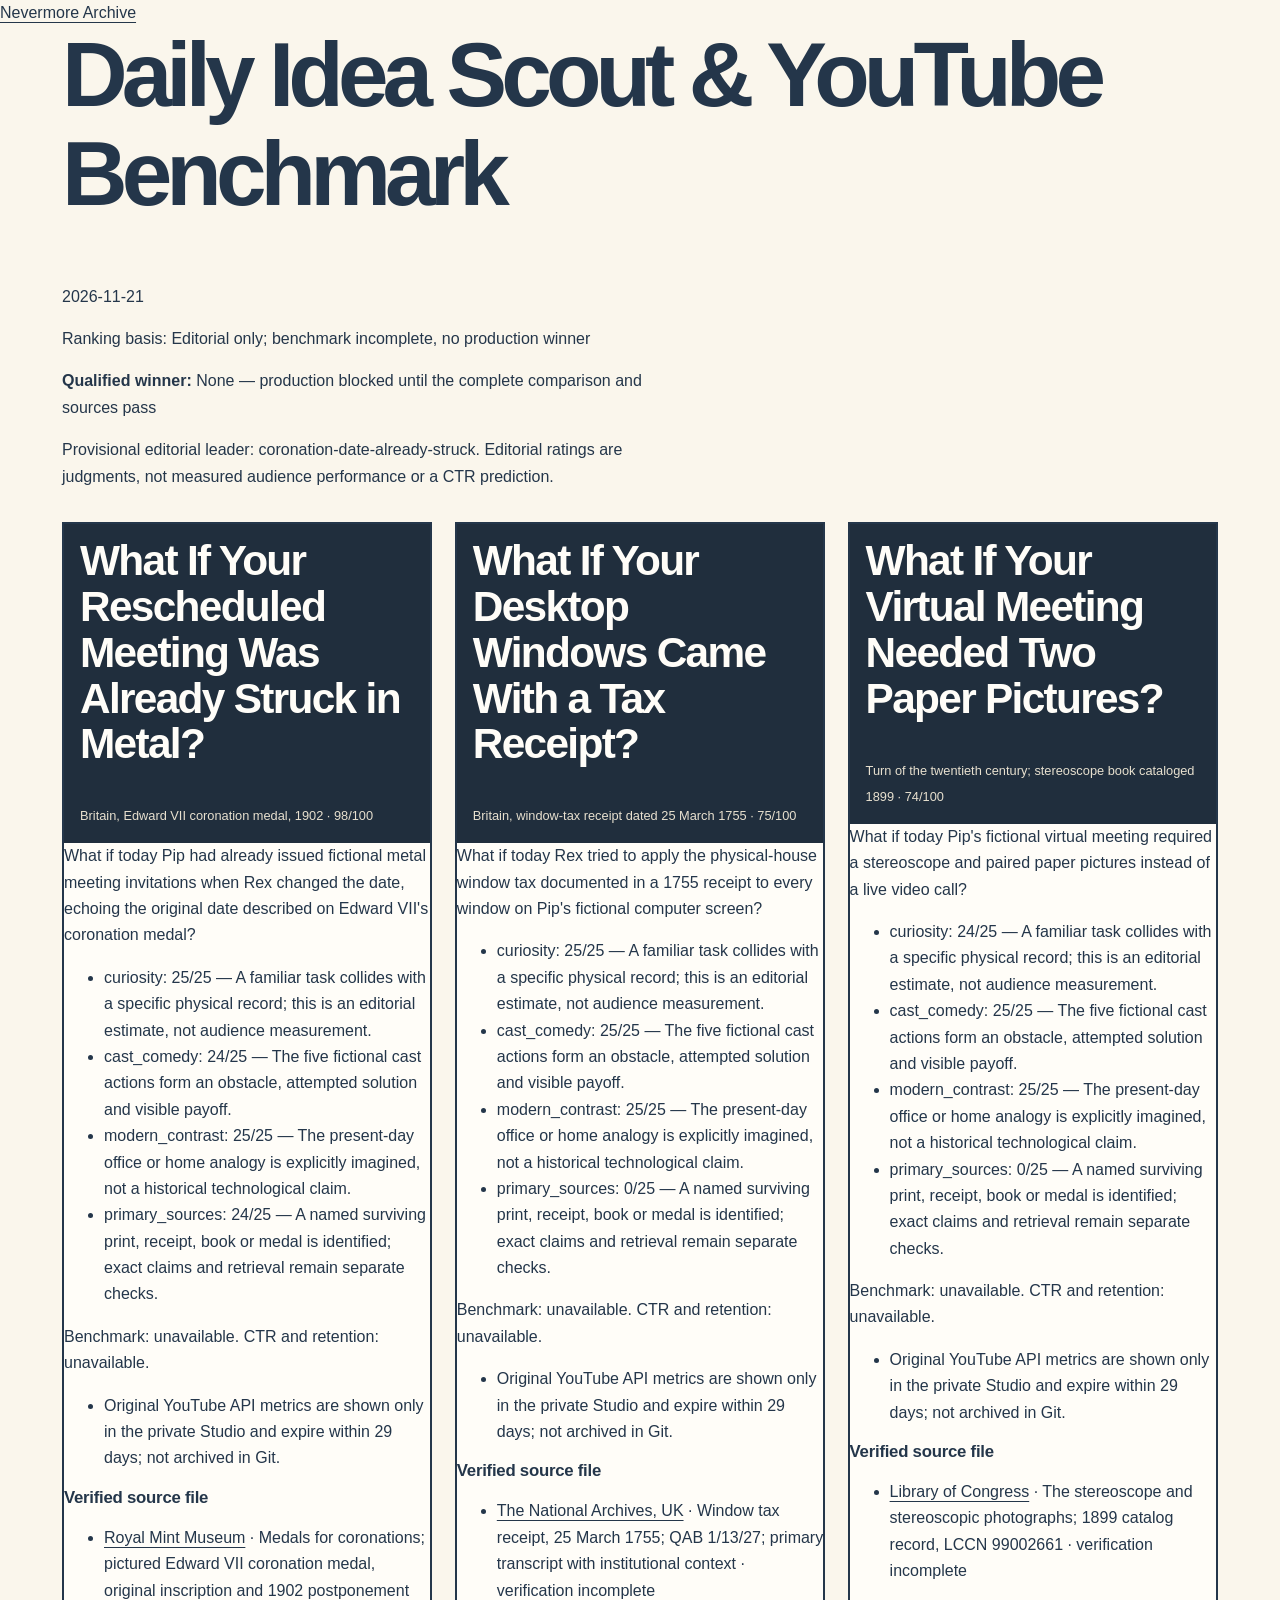
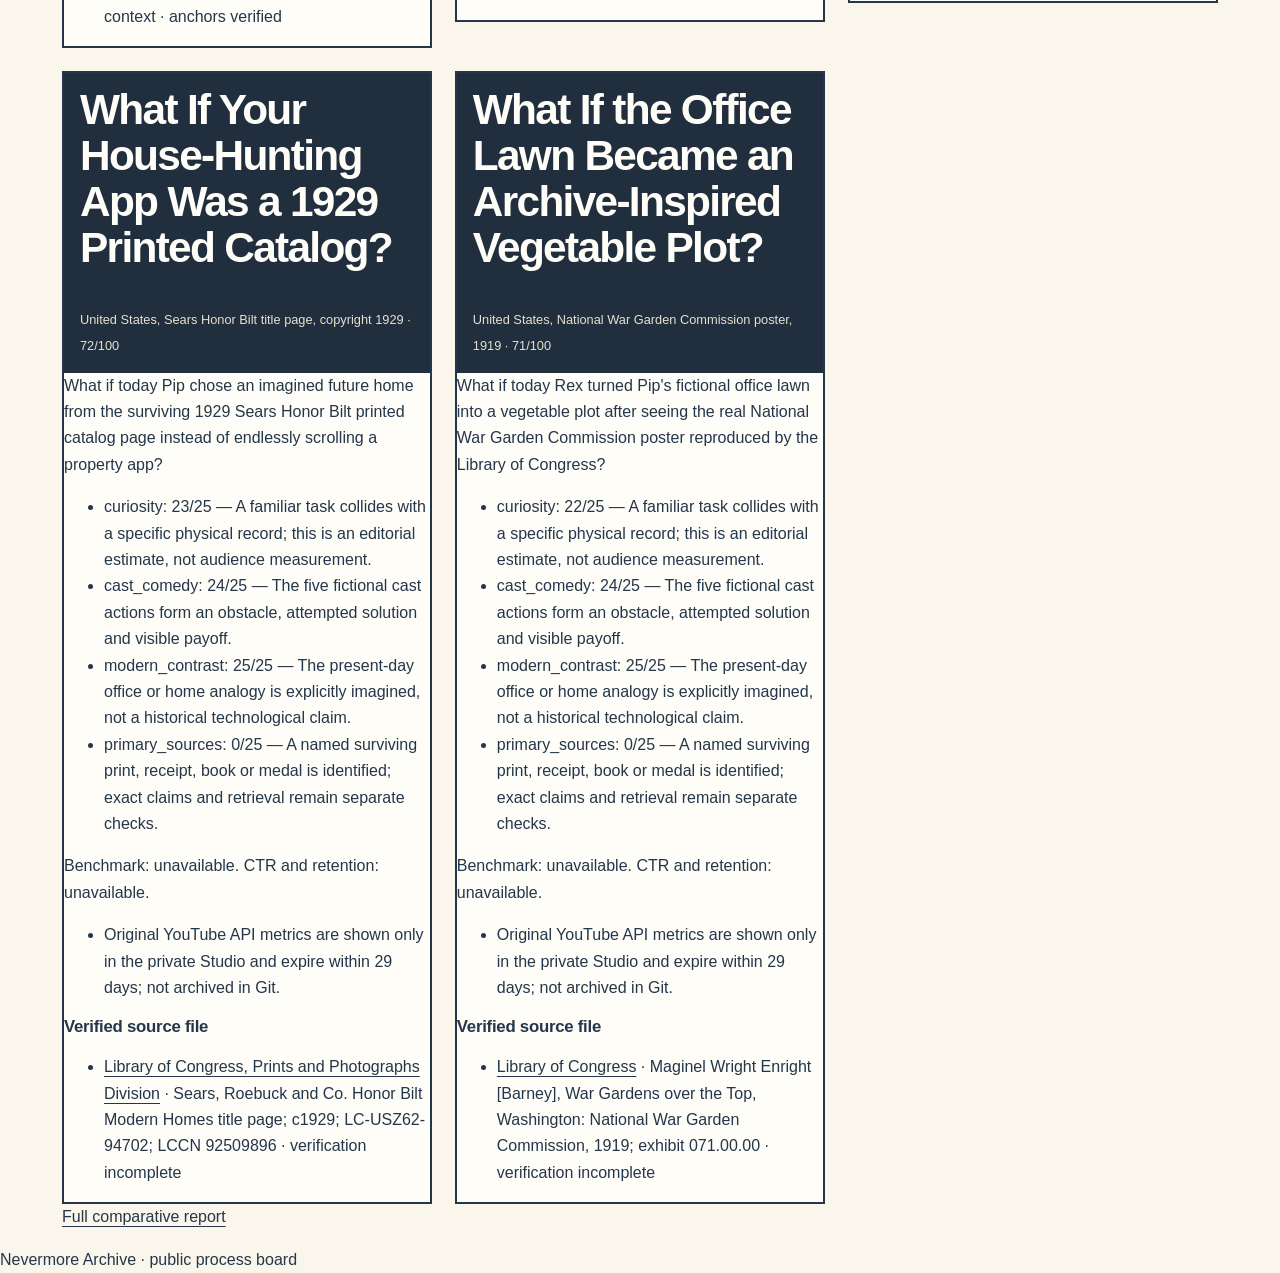
==== daily.html @ d7ee9624 "Publish Nevermore Archive public process portal" ====
<!doctype html><html lang="en"><head><meta charset="utf-8"><meta name="viewport" content="width=device-width, initial-scale=1"><title>Daily Idea Scout · Nevermore Archive</title><link rel="stylesheet" href="styles.css"></head><body><header><a href="index.html">Nevermore Archive</a></header><main><h1>Daily Idea Scout &amp; YouTube Benchmark</h1><p>2026-11-21</p><p>Ranking basis: Editorial only; benchmark incomplete, no production winner</p><p><strong>Qualified winner:</strong> None — production blocked until the complete comparison and sources pass</p><p>Provisional editorial leader: coronation-date-already-struck. Editorial ratings are judgments, not measured audience performance or a CTR prediction.</p><div class="storyboard-panels"><article class="story-panel" id="coronation-date-already-struck"><header><h2>What If Your Rescheduled Meeting Was Already Struck in Metal?</h2><span>Britain, Edward VII coronation medal, 1902 · 98/100</span></header><p>What if today Pip had already issued fictional metal meeting invitations when Rex changed the date, echoing the original date described on Edward VII&#x27;s coronation medal?</p><ul><li>curiosity: 25/25 — A familiar task collides with a specific physical record; this is an editorial estimate, not audience measurement.</li><li>cast_comedy: 24/25 — The five fictional cast actions form an obstacle, attempted solution and visible payoff.</li><li>modern_contrast: 25/25 — The present-day office or home analogy is explicitly imagined, not a historical technological claim.</li><li>primary_sources: 24/25 — A named surviving print, receipt, book or medal is identified; exact claims and retrieval remain separate checks.</li></ul><p>Benchmark: unavailable. CTR and retention: unavailable.</p><ul><li>Original YouTube API metrics are shown only in the private Studio and expire within 29 days; not archived in Git.</li></ul><h3>Verified source file</h3><ul><li><a href="https://www.royalmintmuseum.org.uk/journal/curators-corner/crowned/medals/">Royal Mint Museum</a> · Medals for coronations; pictured Edward VII coronation medal, original inscription and 1902 postponement context · anchors verified</li></ul></article><article class="story-panel" id="taxed-desktop-window-confusion"><header><h2>What If Your Desktop Windows Came With a Tax Receipt?</h2><span>Britain, window-tax receipt dated 25 March 1755 · 75/100</span></header><p>What if today Rex tried to apply the physical-house window tax documented in a 1755 receipt to every window on Pip&#x27;s fictional computer screen?</p><ul><li>curiosity: 25/25 — A familiar task collides with a specific physical record; this is an editorial estimate, not audience measurement.</li><li>cast_comedy: 25/25 — The five fictional cast actions form an obstacle, attempted solution and visible payoff.</li><li>modern_contrast: 25/25 — The present-day office or home analogy is explicitly imagined, not a historical technological claim.</li><li>primary_sources: 0/25 — A named surviving print, receipt, book or medal is identified; exact claims and retrieval remain separate checks.</li></ul><p>Benchmark: unavailable. CTR and retention: unavailable.</p><ul><li>Original YouTube API metrics are shown only in the private Studio and expire within 29 days; not archived in Git.</li></ul><h3>Verified source file</h3><ul><li><a href="https://www.nationalarchives.gov.uk/education/resources/georgian-britain-age-modernity/window-tax/">The National Archives, UK</a> · Window tax receipt, 25 March 1755; QAB 1/13/27; primary transcript with institutional context · verification incomplete</li></ul></article><article class="story-panel" id="cardboard-three-dimensional-meeting"><header><h2>What If Your Virtual Meeting Needed Two Paper Pictures?</h2><span>Turn of the twentieth century; stereoscope book cataloged 1899 · 74/100</span></header><p>What if today Pip&#x27;s fictional virtual meeting required a stereoscope and paired paper pictures instead of a live video call?</p><ul><li>curiosity: 24/25 — A familiar task collides with a specific physical record; this is an editorial estimate, not audience measurement.</li><li>cast_comedy: 25/25 — The five fictional cast actions form an obstacle, attempted solution and visible payoff.</li><li>modern_contrast: 25/25 — The present-day office or home analogy is explicitly imagined, not a historical technological claim.</li><li>primary_sources: 0/25 — A named surviving print, receipt, book or medal is identified; exact claims and retrieval remain separate checks.</li></ul><p>Benchmark: unavailable. CTR and retention: unavailable.</p><ul><li>Original YouTube API metrics are shown only in the private Studio and expire within 29 days; not archived in Git.</li></ul><h3>Verified source file</h3><ul><li><a href="https://www.loc.gov/item/99002661/">Library of Congress</a> · The stereoscope and stereoscopic photographs; 1899 catalog record, LCCN 99002661 · verification incomplete</li></ul></article><article class="story-panel" id="catalog-home-shopping-scroll"><header><h2>What If Your House-Hunting App Was a 1929 Printed Catalog?</h2><span>United States, Sears Honor Bilt title page, copyright 1929 · 72/100</span></header><p>What if today Pip chose an imagined future home from the surviving 1929 Sears Honor Bilt printed catalog page instead of endlessly scrolling a property app?</p><ul><li>curiosity: 23/25 — A familiar task collides with a specific physical record; this is an editorial estimate, not audience measurement.</li><li>cast_comedy: 24/25 — The five fictional cast actions form an obstacle, attempted solution and visible payoff.</li><li>modern_contrast: 25/25 — The present-day office or home analogy is explicitly imagined, not a historical technological claim.</li><li>primary_sources: 0/25 — A named surviving print, receipt, book or medal is identified; exact claims and retrieval remain separate checks.</li></ul><p>Benchmark: unavailable. CTR and retention: unavailable.</p><ul><li>Original YouTube API metrics are shown only in the private Studio and expire within 29 days; not archived in Git.</li></ul><h3>Verified source file</h3><ul><li><a href="https://www.loc.gov/pictures/item/92509896/marc/">Library of Congress, Prints and Photographs Division</a> · Sears, Roebuck and Co. Honor Bilt Modern Homes title page; c1929; LC-USZ62-94702; LCCN 92509896 · verification incomplete</li></ul></article><article class="story-panel" id="office-garden-mobilisation"><header><h2>What If the Office Lawn Became an Archive-Inspired Vegetable Plot?</h2><span>United States, National War Garden Commission poster, 1919 · 71/100</span></header><p>What if today Rex turned Pip&#x27;s fictional office lawn into a vegetable plot after seeing the real National War Garden Commission poster reproduced by the Library of Congress?</p><ul><li>curiosity: 22/25 — A familiar task collides with a specific physical record; this is an editorial estimate, not audience measurement.</li><li>cast_comedy: 24/25 — The five fictional cast actions form an obstacle, attempted solution and visible payoff.</li><li>modern_contrast: 25/25 — The present-day office or home analogy is explicitly imagined, not a historical technological claim.</li><li>primary_sources: 0/25 — A named surviving print, receipt, book or medal is identified; exact claims and retrieval remain separate checks.</li></ul><p>Benchmark: unavailable. CTR and retention: unavailable.</p><ul><li>Original YouTube API metrics are shown only in the private Studio and expire within 29 days; not archived in Git.</li></ul><h3>Verified source file</h3><ul><li><a href="https://www.loc.gov/exhibitions/world-war-i-american-experiences/about-this-exhibition/over-here/home-front-contributions/world-war-i-gardeners/">Library of Congress</a> · Maginel Wright Enright [Barney], War Gardens over the Top, Washington: National War Garden Commission, 1919; exhibit 071.00.00 · verification incomplete</li></ul></article></div><p><a href="daily/latest.json">Full comparative report</a></p></main><footer>Nevermore Archive · public process board</footer></body></html>
---- styles.css ----
:root {
  --slate: #202e3d;
  --ink: #24364a;
  --gold: #9c7431;
  --paper: #faf6ec;
  --white: #fffdf8;
  --muted: #506075;
  --line: #d5cebd;
  --body: "Segoe UI", "Trebuchet MS", Arial, sans-serif;
  --display: "Trebuchet MS", "Arial Black", Arial, sans-serif;
}
* { box-sizing: border-box; }
html { scroll-behavior: smooth; scroll-padding-top: 1.5rem; }
body { margin: 0; background: var(--paper); color: var(--ink); font-family: var(--body); line-height: 1.65; }
img { display: block; max-width: 100%; height: auto; }
a { color: inherit; text-underline-offset: .22em; text-decoration-thickness: 1px; }
a:hover { text-decoration-thickness: 2px; }
a:focus-visible { outline: 3px solid var(--gold); outline-offset: 5px; border-radius: 2px; }
h1,h2,h3,p,figure { margin-top: 0; }
h1,h2,h3 { line-height: 1.08; }
h1 { font-family: var(--display); font-size: clamp(3.2rem,7.1vw,6.4rem); letter-spacing: -.065em; font-weight: 900; }
h2 { font-size: clamp(1.8rem,3.5vw,2.65rem); letter-spacing: -.04em; }
h3 { font-size: 1.2rem; letter-spacing: -.015em; }
p { max-width: 68ch; }
.skip-link { position: absolute; z-index: 5; left: 1rem; top: -6rem; background: var(--white); color: var(--ink); padding: .7rem 1rem; }
.skip-link:focus { top: .8rem; }
.site-header { min-height: 100px; max-width: 1220px; padding: 1.3rem 2rem; margin: auto; display: flex; justify-content: space-between; align-items: center; gap: 1rem 2rem; border-bottom: 2px solid var(--ink); }
.wordmark { text-decoration: none; font-family: Georgia, "Times New Roman", serif; font-weight: 700; font-size: 1.5rem; letter-spacing: -.04em; line-height: 1.15; }
.wordmark span { display: block; font-family: var(--body); font-size: .82rem; letter-spacing: .08em; font-weight: 600; margin-top: .35rem; }
.site-header nav { display: flex; flex-wrap: wrap; gap: .5rem 1.5rem; align-items: center; font-size: .95rem; }
.site-header nav a { padding: .6rem 0; text-decoration: none; border-bottom: 3px solid transparent; }
.site-header nav a[aria-current] { border-color: var(--gold); font-weight: 700; }
main { max-width: 1220px; margin: auto; padding: 0 2rem; }
.hero { display: grid; grid-template-columns: 1fr 1.05fr; gap: 2.6rem; align-items: center; padding: 4rem 0 4.5rem; }
.intro { font-size: .95rem; max-width: 31ch; margin-bottom: 1.4rem; color: var(--muted); }
.hero h1 { margin-bottom: 1.7rem; }
.hero-description { font-size: 1.15rem; max-width: 34ch; margin-bottom: 2rem; }
.button { display: inline-block; background: var(--ink); color: var(--white); padding: .85rem 1.2rem; border: 2px solid var(--ink); font-size: .98rem; font-weight: 650; line-height: 1.4; text-decoration: none; box-shadow: 4px 4px 0 var(--gold); }
.button:hover { background: var(--slate); text-decoration: underline; }
.archivist-panel { position: relative; margin: 1.8rem 0 0; background: var(--slate); color: var(--white); border: 3px solid var(--ink); box-shadow: 9px 9px 0 var(--gold); }
.archivist-panel img { width: 100%; min-height: 290px; aspect-ratio: 1.22; object-fit: contain; object-position: center; padding: 1rem .3rem 0; }
.speech { position: absolute; z-index: 1; top: -1.8rem; right: .9rem; margin: 0; padding: .6rem 1rem; background: var(--white); color: var(--ink); border: 2px solid var(--ink); font-family: Georgia, serif; font-size: clamp(1.1rem,2vw,1.5rem); font-weight: 700; transform: rotate(3deg); }
.speech::after { content: ""; position: absolute; bottom: -13px; left: 22px; width: 14px; height: 14px; background: var(--white); border-right: 2px solid var(--ink); border-bottom: 2px solid var(--ink); transform: skewY(25deg); }
.archivist-panel figcaption { padding: 1.15rem 1.2rem 1.25rem; border-top: 1px solid #6a6d69; }
.archivist-panel figcaption strong { display: block; font-size: 1.2rem; }
.archivist-panel figcaption span { display: block; font-size: .88rem; color: #e7e0cf; margin-top: .25rem; }
.episode-feature { display: grid; grid-template-columns: auto 1fr; column-gap: 2rem; padding: 2.8rem 0; border-top: 3px solid var(--ink); border-bottom: 1px solid var(--line); }
.episode-number { grid-row: span 2; font-family: var(--display); font-size: 5.3rem; font-weight: 900; color: var(--gold); line-height: 1; letter-spacing: -.08em; padding-right: 1rem; }
.section-note { font-size: .9rem; font-weight: 650; margin-bottom: .8rem; }
.episode-copy h2 { margin-bottom: 1rem; }
.episode-copy p { margin-bottom: .7rem; }
.quiet { font-size: .9rem; color: var(--muted); }
.text-link { font-weight: 700; }
.episode-feature>.text-link { grid-column: 2; justify-self: start; margin-top: .6rem; }
.archive-method { padding: 4rem 0 4.5rem; }
.archive-method>h2 { max-width: 28ch; margin-bottom: 2.6rem; }
.method-columns { display: grid; grid-template-columns: repeat(3,1fr); gap: 2rem; }
.method-columns>div { border-top: 3px solid var(--gold); padding-top: 1.2rem; }
.method-columns p { font-size: .97rem; margin-bottom: 0; }
.site-footer { background: var(--slate); color: var(--white); padding: 2rem max(2rem,calc((100vw - 1156px)/2)); display: flex; justify-content: space-between; align-items: center; flex-wrap: wrap; gap: 1.5rem 2rem; }
.site-footer p { margin: 0; font-size: .9rem; color: #e7e0cf; }
.site-footer>a:last-child { font-size: .9rem; }
.source-intro { padding: 4rem 0 2.5rem; display: grid; grid-template-columns: 1.5fr 1fr; gap: 3rem; align-items: end; }
.source-intro h1 { font-size: clamp(2.9rem,5.8vw,5rem); max-width: 12ch; margin-bottom: 1.2rem; }
.source-deck { font-size: 1.2rem; margin-bottom: 0; }
.evidence-note { padding: 1.5rem; background: var(--white); border-left: 5px solid var(--gold); }
.evidence-note>strong { display: block; font-size: 1.1rem; margin-bottom: .65rem; }
.evidence-note p { font-size: .97rem; margin-bottom: .8rem; }
.evidence-note p:last-child { margin-bottom: 0; }
.evidence-note .quiet { font-size: .85rem; }
.contents { padding: 1rem 0; border-top: 2px solid var(--ink); border-bottom: 1px solid var(--line); display: flex; flex-wrap: wrap; gap: .5rem 2rem; }
.contents a { font-size: .95rem; padding: .4rem 0; }
.source-section { display: grid; grid-template-columns: 1fr 2.2fr; gap: 3.5rem; padding: 3.5rem 0; border-bottom: 1px solid var(--line); }
.section-heading { align-self: start; }
.section-heading h2 { font-size: 1.85rem; margin-top: 1.2rem; max-width: 14ch; }
.archive-stamp { display: inline-block; border: 2px solid var(--gold); padding: .25rem .65rem; font-weight: 700; font-size: .85rem; transform: rotate(-3deg); }
.reading-column { max-width: 69ch; min-width: 0; }
.reading-column p { margin-bottom: 1.2rem; }
.reading-column a { overflow-wrap: anywhere; }
.reading-column a[href^="#source-"] { font-weight: 700; white-space: nowrap; }
.evidence-list { margin: 1.8rem 0; }
.evidence-list>div { padding: 1.2rem 0; border-top: 1px solid var(--line); }
.evidence-list dt { font-weight: 750; font-size: 1.08rem; margin-bottom: .35rem; }
.evidence-list dd { margin: 0; }
blockquote { margin: 2rem 0; padding: 1.5rem 1.8rem; border-left: 4px solid var(--gold); background: var(--white); }
blockquote p { font-family: Georgia, serif; font-size: 1.8rem; line-height: 1.3; margin-bottom: .6rem !important; }
blockquote cite { font-size: .9rem; font-style: normal; }
.source-entry { padding-bottom: 1.5rem; }
.source-entry+.source-entry { padding-top: 2rem; border-top: 1px solid var(--line); }
.source-entry h3 { font-size: 1.5rem; margin-bottom: .8rem; }
.source-entry p:last-child { margin-bottom: 0; }
.source-id { font-size: .9rem; font-weight: 700; }
.limits-list { padding-left: 1.2rem; margin: 0 0 2rem; }
.limits-list li { margin-bottom: .8rem; padding-left: .35rem; }
.limits-list li::marker { color: var(--gold); }
.closing-note { font-weight: 700; }
.limits-section { border-bottom: 0; padding-bottom: 4.5rem; }
@media (min-width: 1450px) { .site-header { padding-left: 0; padding-right: 0; max-width: 1156px; } }
@media (max-width: 800px) {
  .hero { gap: 1.6rem; grid-template-columns: 1fr 1fr; }
  .hero h1 { font-size: clamp(3.1rem,7.2vw,5rem); }
  .archivist-panel img { min-height: 240px; }
  .method-columns { grid-template-columns: 1fr; gap: 1.5rem; }
  .source-intro { grid-template-columns: 1fr; gap: 1.7rem; }
  .source-intro h1 { max-width: 15ch; }
  .source-section { grid-template-columns: 1fr; gap: 1.2rem; }
  .section-heading h2 { max-width: none; margin-bottom: .3rem; }
}
@media (max-width: 590px) {
  .site-header { padding: 1.15rem 1.2rem; align-items: flex-start; flex-direction: column; gap: .7rem; min-height: auto; }
  .site-header nav { gap: .5rem 1.25rem; font-size: .9rem; }
  main { padding: 0 1.2rem; }
  .hero { grid-template-columns: 1fr; padding: 2rem 0 3rem; gap: 1.4rem; }
  .hero h1 { font-size: clamp(3.6rem,16vw,5.6rem); margin-bottom: 1.25rem; }
  .intro { margin-bottom: 1.1rem; }
  .hero-description { max-width: 34ch; font-size: 1.05rem; }
  .hero .button { font-size: .95rem; }
  .archivist-panel { margin-right: 7px; }
  .archivist-panel img { min-height: 0; aspect-ratio: 1.3; }
  .speech { font-size: 1.15rem; }
  .episode-feature { column-gap: 1rem; padding: 2rem 0; }
  .episode-number { font-size: 3rem; padding-right: .2rem; }
  .episode-copy h2 { font-size: 1.9rem; }
  .episode-feature>.text-link { grid-column: 1/-1; margin-top: 1.2rem; }
  .archive-method { padding: 2.5rem 0; }
  .archive-method>h2 { font-size: 1.85rem; margin-bottom: 1.8rem; }
  .site-footer { padding: 2rem 1.2rem; flex-direction: column; align-items: flex-start; gap: 1rem; }
  .source-intro { padding-top: 2rem; }
  .source-intro h1 { font-size: 3.3rem; }
  .source-deck { font-size: 1.1rem; }
  .evidence-note { padding: 1.1rem; }
  .contents { flex-direction: column; gap: .15rem; }
  .source-section { padding: 2.3rem 0; }
  blockquote { padding: 1.2rem; }
  blockquote p { font-size: 1.6rem; }
}
.process-overview,.public-storyboard,.production-progress { padding: 2.8rem 0; border-bottom: 1px solid var(--line); }
.process-overview h2,.public-storyboard h2,.production-progress h2 { margin-bottom: 1.2rem; }
.status-caption { max-width: 76ch; }
.status-grid { display: grid; grid-template-columns: repeat(3,minmax(0,1fr)); gap: 0 1.8rem; margin: 1.6rem 0; }
.status-grid>div { padding: 1rem 0; border-top: 1px solid var(--line); }
.status-grid dt { font-size: .92rem; font-weight: 700; margin-bottom: .45rem; }
.status-grid dd { margin: 0; font-size: .93rem; }
.state { display: inline-block; padding: .12rem .5rem; border-radius: 4px; border: 1px solid currentColor; font-size: .8rem; font-weight: 700; margin: 0 .3rem .3rem 0; }
.state-verified { color: #24593d; background: #eef5ee; }
.state-draft { color: #71530e; background: #fcf2d9; }
.state-pending { color: #506075; background: #f0f1f2; }
.storyboard-panels { display: grid; grid-template-columns: repeat(3,minmax(0,1fr)); gap: 1.4rem; margin-top: 2rem; }
.story-panel { min-width: 0; background: var(--white); border: 2px solid var(--ink); align-self: start; }
.story-panel header { padding: .9rem 1rem; background: var(--slate); color: var(--white); }
.story-panel header span { font-size: .8rem; color: #e7e0cf; }
.story-panel h3 { font-size: 1.05rem; line-height: 1.25; margin: .35rem 0 0; }
.panel-narration { padding: 1.2rem 1rem; font-size: 1.1rem; line-height: 1.5; margin: 0; }
.story-panel details { padding: .8rem 1rem 1rem; border-top: 1px solid var(--line); font-size: .9rem; }
.story-panel summary { cursor: pointer; font-weight: 700; min-height: 2rem; }
.story-panel summary:focus-visible { outline: 3px solid var(--gold); outline-offset: 3px; }
.story-panel details p { margin: .8rem 0 0; }
.approved-test { display: grid; grid-template-columns: 1fr 1fr; gap: 2rem; padding: 1.5rem; margin: 1.5rem 0; border-left: 5px solid #24593d; background: var(--white); }
.approved-test h3 { margin-bottom: .7rem; }
.approved-test p { font-size: .95rem; margin-bottom: .8rem; }
.approved-test audio { width: 100%; max-width: 100%; margin-bottom: .7rem; }
.progress-note { padding: 1.2rem 1.5rem; background: #eef0f2; border-left: 5px solid var(--muted); }
.progress-note p { margin-bottom: 0; }
@media (max-width: 900px) { .storyboard-panels { grid-template-columns: repeat(2,minmax(0,1fr)); } }
@media (max-width: 590px) {
  .status-grid { grid-template-columns: repeat(2,minmax(0,1fr)); gap: 0 1rem; }
  .storyboard-panels,.approved-test { grid-template-columns: 1fr; }
  .approved-test { gap: 1rem; padding: 1.1rem; }
  .public-storyboard,.production-progress,.process-overview { padding: 2rem 0; }
}
@media (prefers-reduced-motion: reduce) { html { scroll-behavior: auto; } }

.film-grid { display: grid; grid-template-columns: minmax(0,1.5fr) minmax(0,1fr); gap: 1.5rem; align-items: start; margin: 1.7rem 0; }
.film-card { min-width: 0; background: var(--white); border: 1px solid var(--line); border-radius: 8px; overflow: hidden; }
.film-card header,.film-card>p { padding: 1rem 1.2rem; margin: 0; }
.film-card h3 { margin: .5rem 0; font-size: 1.35rem; }
.film-card header p { font-size: .9rem; margin: 0; }
.film-card video { display: block; width: 100%; height: auto; background: var(--slate); }
.film-landscape video { aspect-ratio: 16/9; }
.film-vertical video { aspect-ratio: 9/16; max-height: 700px; object-fit: contain; }
.film-card video:focus-visible { outline: 4px solid var(--gold); outline-offset: -4px; }
@media (max-width: 650px) { .film-grid { grid-template-columns: minmax(0,1fr); } .film-vertical { max-width: 440px; width: 100%; justify-self: center; } }
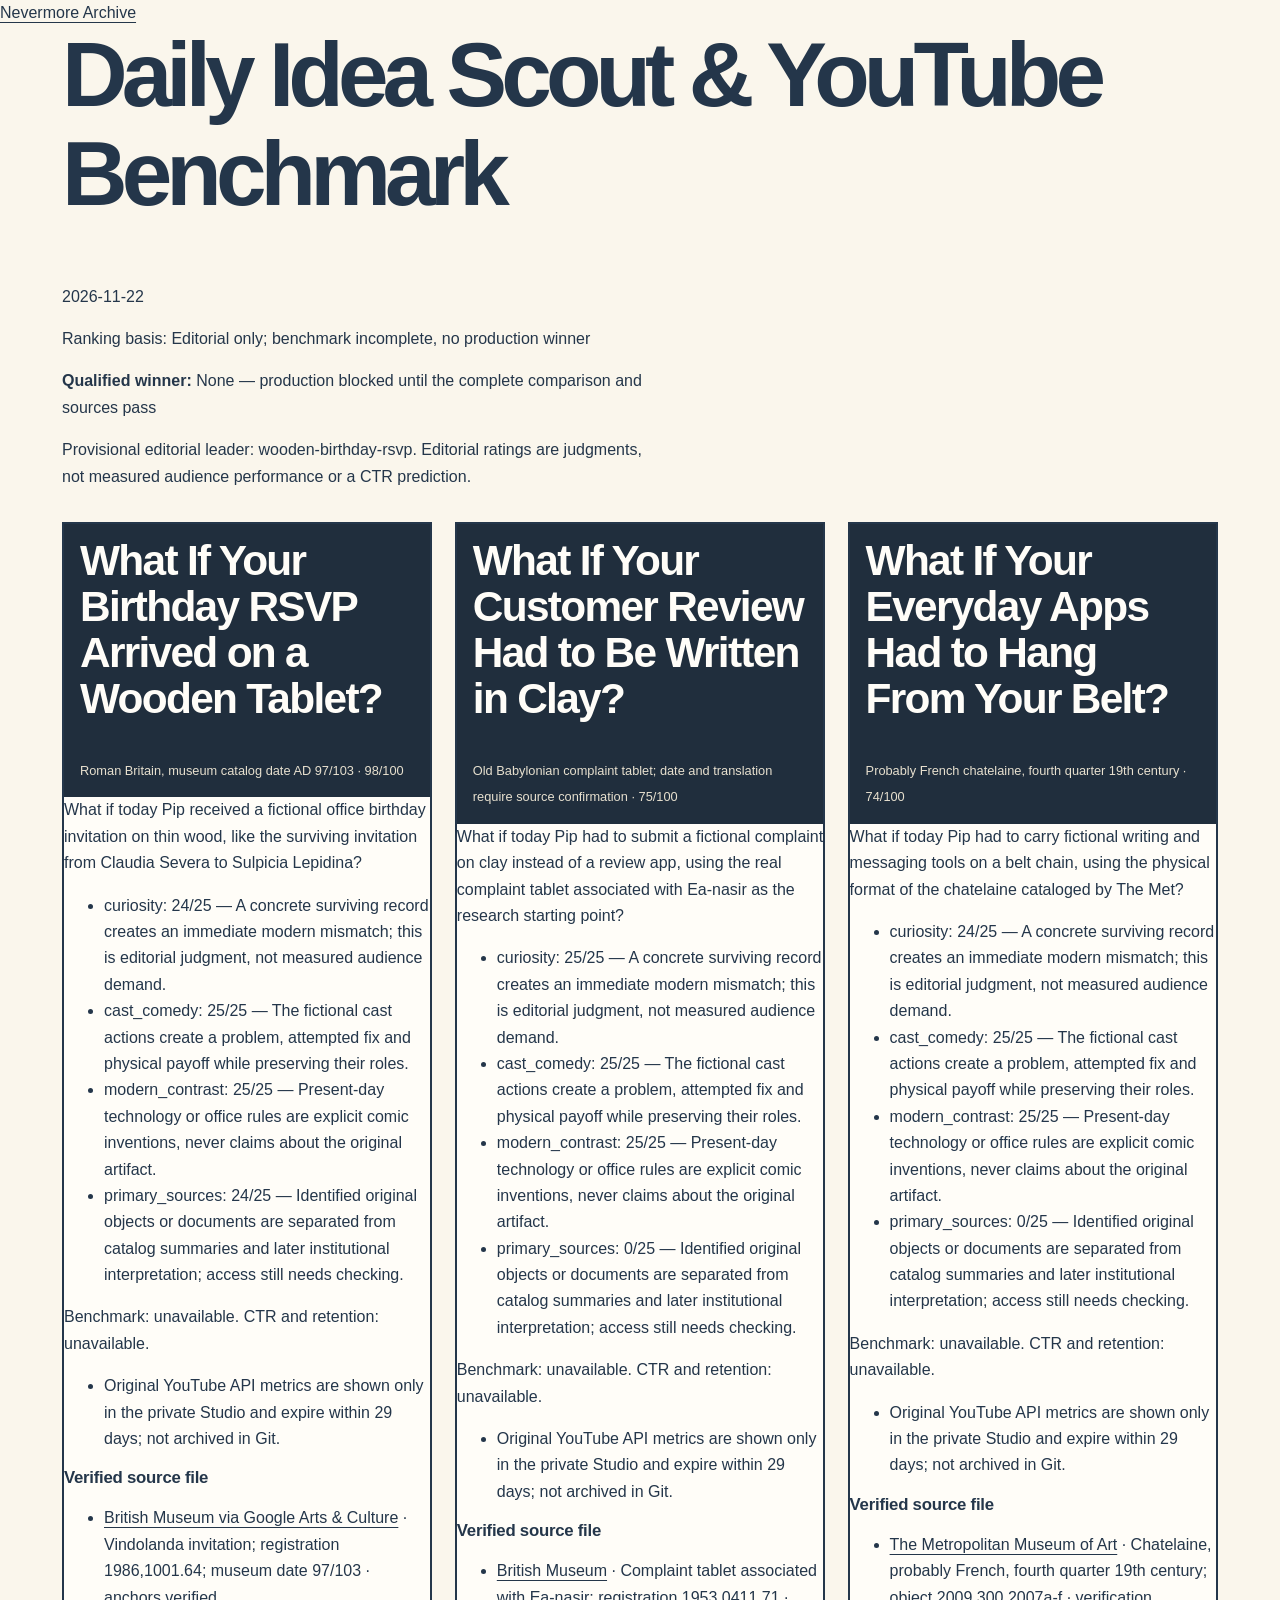
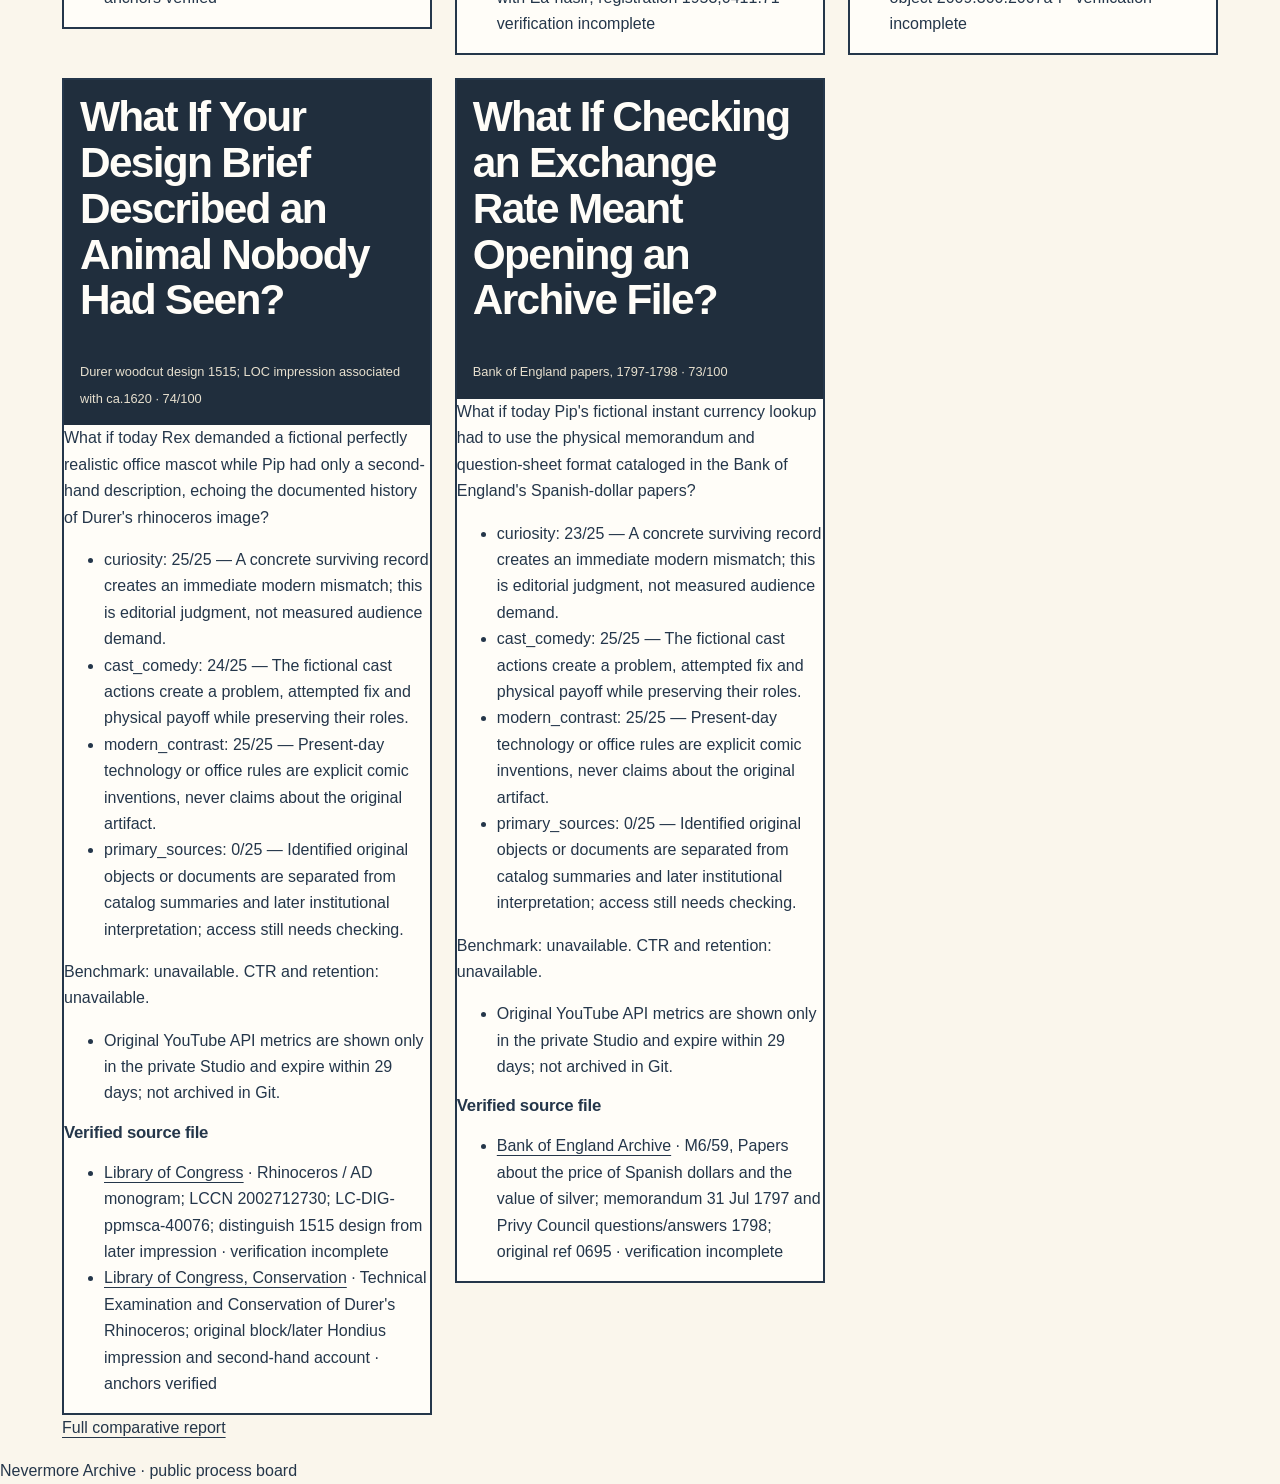
==== commit 551546d3: "Publish Nevermore Archive public process portal" ====
--- a/daily.html
+++ b/daily.html
@@ -1 +1 @@
-<!doctype html><html lang="en"><head><meta charset="utf-8"><meta name="viewport" content="width=device-width, initial-scale=1"><title>Daily Idea Scout · Nevermore Archive</title><link rel="stylesheet" href="styles.css"></head><body><header><a href="index.html">Nevermore Archive</a></header><main><h1>Daily Idea Scout &amp; YouTube Benchmark</h1><p>2026-11-21</p><p>Ranking basis: Editorial only; benchmark incomplete, no production winner</p><p><strong>Qualified winner:</strong> None — production blocked until the complete comparison and sources pass</p><p>Provisional editorial leader: coronation-date-already-struck. Editorial ratings are judgments, not measured audience performance or a CTR prediction.</p><div class="storyboard-panels"><article class="story-panel" id="coronation-date-already-struck"><header><h2>What If Your Rescheduled Meeting Was Already Struck in Metal?</h2><span>Britain, Edward VII coronation medal, 1902 · 98/100</span></header><p>What if today Pip had already issued fictional metal meeting invitations when Rex changed the date, echoing the original date described on Edward VII&#x27;s coronation medal?</p><ul><li>curiosity: 25/25 — A familiar task collides with a specific physical record; this is an editorial estimate, not audience measurement.</li><li>cast_comedy: 24/25 — The five fictional cast actions form an obstacle, attempted solution and visible payoff.</li><li>modern_contrast: 25/25 — The present-day office or home analogy is explicitly imagined, not a historical technological claim.</li><li>primary_sources: 24/25 — A named surviving print, receipt, book or medal is identified; exact claims and retrieval remain separate checks.</li></ul><p>Benchmark: unavailable. CTR and retention: unavailable.</p><ul><li>Original YouTube API metrics are shown only in the private Studio and expire within 29 days; not archived in Git.</li></ul><h3>Verified source file</h3><ul><li><a href="https://www.royalmintmuseum.org.uk/journal/curators-corner/crowned/medals/">Royal Mint Museum</a> · Medals for coronations; pictured Edward VII coronation medal, original inscription and 1902 postponement context · anchors verified</li></ul></article><article class="story-panel" id="taxed-desktop-window-confusion"><header><h2>What If Your Desktop Windows Came With a Tax Receipt?</h2><span>Britain, window-tax receipt dated 25 March 1755 · 75/100</span></header><p>What if today Rex tried to apply the physical-house window tax documented in a 1755 receipt to every window on Pip&#x27;s fictional computer screen?</p><ul><li>curiosity: 25/25 — A familiar task collides with a specific physical record; this is an editorial estimate, not audience measurement.</li><li>cast_comedy: 25/25 — The five fictional cast actions form an obstacle, attempted solution and visible payoff.</li><li>modern_contrast: 25/25 — The present-day office or home analogy is explicitly imagined, not a historical technological claim.</li><li>primary_sources: 0/25 — A named surviving print, receipt, book or medal is identified; exact claims and retrieval remain separate checks.</li></ul><p>Benchmark: unavailable. CTR and retention: unavailable.</p><ul><li>Original YouTube API metrics are shown only in the private Studio and expire within 29 days; not archived in Git.</li></ul><h3>Verified source file</h3><ul><li><a href="https://www.nationalarchives.gov.uk/education/resources/georgian-britain-age-modernity/window-tax/">The National Archives, UK</a> · Window tax receipt, 25 March 1755; QAB 1/13/27; primary transcript with institutional context · verification incomplete</li></ul></article><article class="story-panel" id="cardboard-three-dimensional-meeting"><header><h2>What If Your Virtual Meeting Needed Two Paper Pictures?</h2><span>Turn of the twentieth century; stereoscope book cataloged 1899 · 74/100</span></header><p>What if today Pip&#x27;s fictional virtual meeting required a stereoscope and paired paper pictures instead of a live video call?</p><ul><li>curiosity: 24/25 — A familiar task collides with a specific physical record; this is an editorial estimate, not audience measurement.</li><li>cast_comedy: 25/25 — The five fictional cast actions form an obstacle, attempted solution and visible payoff.</li><li>modern_contrast: 25/25 — The present-day office or home analogy is explicitly imagined, not a historical technological claim.</li><li>primary_sources: 0/25 — A named surviving print, receipt, book or medal is identified; exact claims and retrieval remain separate checks.</li></ul><p>Benchmark: unavailable. CTR and retention: unavailable.</p><ul><li>Original YouTube API metrics are shown only in the private Studio and expire within 29 days; not archived in Git.</li></ul><h3>Verified source file</h3><ul><li><a href="https://www.loc.gov/item/99002661/">Library of Congress</a> · The stereoscope and stereoscopic photographs; 1899 catalog record, LCCN 99002661 · verification incomplete</li></ul></article><article class="story-panel" id="catalog-home-shopping-scroll"><header><h2>What If Your House-Hunting App Was a 1929 Printed Catalog?</h2><span>United States, Sears Honor Bilt title page, copyright 1929 · 72/100</span></header><p>What if today Pip chose an imagined future home from the surviving 1929 Sears Honor Bilt printed catalog page instead of endlessly scrolling a property app?</p><ul><li>curiosity: 23/25 — A familiar task collides with a specific physical record; this is an editorial estimate, not audience measurement.</li><li>cast_comedy: 24/25 — The five fictional cast actions form an obstacle, attempted solution and visible payoff.</li><li>modern_contrast: 25/25 — The present-day office or home analogy is explicitly imagined, not a historical technological claim.</li><li>primary_sources: 0/25 — A named surviving print, receipt, book or medal is identified; exact claims and retrieval remain separate checks.</li></ul><p>Benchmark: unavailable. CTR and retention: unavailable.</p><ul><li>Original YouTube API metrics are shown only in the private Studio and expire within 29 days; not archived in Git.</li></ul><h3>Verified source file</h3><ul><li><a href="https://www.loc.gov/pictures/item/92509896/marc/">Library of Congress, Prints and Photographs Division</a> · Sears, Roebuck and Co. Honor Bilt Modern Homes title page; c1929; LC-USZ62-94702; LCCN 92509896 · verification incomplete</li></ul></article><article class="story-panel" id="office-garden-mobilisation"><header><h2>What If the Office Lawn Became an Archive-Inspired Vegetable Plot?</h2><span>United States, National War Garden Commission poster, 1919 · 71/100</span></header><p>What if today Rex turned Pip&#x27;s fictional office lawn into a vegetable plot after seeing the real National War Garden Commission poster reproduced by the Library of Congress?</p><ul><li>curiosity: 22/25 — A familiar task collides with a specific physical record; this is an editorial estimate, not audience measurement.</li><li>cast_comedy: 24/25 — The five fictional cast actions form an obstacle, attempted solution and visible payoff.</li><li>modern_contrast: 25/25 — The present-day office or home analogy is explicitly imagined, not a historical technological claim.</li><li>primary_sources: 0/25 — A named surviving print, receipt, book or medal is identified; exact claims and retrieval remain separate checks.</li></ul><p>Benchmark: unavailable. CTR and retention: unavailable.</p><ul><li>Original YouTube API metrics are shown only in the private Studio and expire within 29 days; not archived in Git.</li></ul><h3>Verified source file</h3><ul><li><a href="https://www.loc.gov/exhibitions/world-war-i-american-experiences/about-this-exhibition/over-here/home-front-contributions/world-war-i-gardeners/">Library of Congress</a> · Maginel Wright Enright [Barney], War Gardens over the Top, Washington: National War Garden Commission, 1919; exhibit 071.00.00 · verification incomplete</li></ul></article></div><p><a href="daily/latest.json">Full comparative report</a></p></main><footer>Nevermore Archive · public process board</footer></body></html>+<!doctype html><html lang="en"><head><meta charset="utf-8"><meta name="viewport" content="width=device-width, initial-scale=1"><title>Daily Idea Scout · Nevermore Archive</title><link rel="stylesheet" href="styles.css"></head><body><header><a href="index.html">Nevermore Archive</a></header><main><h1>Daily Idea Scout &amp; YouTube Benchmark</h1><p>2026-11-22</p><p>Ranking basis: Editorial only; benchmark incomplete, no production winner</p><p><strong>Qualified winner:</strong> None — production blocked until the complete comparison and sources pass</p><p>Provisional editorial leader: wooden-birthday-rsvp. Editorial ratings are judgments, not measured audience performance or a CTR prediction.</p><div class="storyboard-panels"><article class="story-panel" id="wooden-birthday-rsvp"><header><h2>What If Your Birthday RSVP Arrived on a Wooden Tablet?</h2><span>Roman Britain, museum catalog date AD 97/103 · 98/100</span></header><p>What if today Pip received a fictional office birthday invitation on thin wood, like the surviving invitation from Claudia Severa to Sulpicia Lepidina?</p><ul><li>curiosity: 24/25 — A concrete surviving record creates an immediate modern mismatch; this is editorial judgment, not measured audience demand.</li><li>cast_comedy: 25/25 — The fictional cast actions create a problem, attempted fix and physical payoff while preserving their roles.</li><li>modern_contrast: 25/25 — Present-day technology or office rules are explicit comic inventions, never claims about the original artifact.</li><li>primary_sources: 24/25 — Identified original objects or documents are separated from catalog summaries and later institutional interpretation; access still needs checking.</li></ul><p>Benchmark: unavailable. CTR and retention: unavailable.</p><ul><li>Original YouTube API metrics are shown only in the private Studio and expire within 29 days; not archived in Git.</li></ul><h3>Verified source file</h3><ul><li><a href="https://artsandculture.google.com/asset/writing-tablet-with-a-letter-inviting-sulpicia-lepidina-the-commander-s-wife-to-a-birthday-party/kAHBJkxO7nDWsw?hl=en">British Museum via Google Arts &amp; Culture</a> · Vindolanda invitation; registration 1986,1001.64; museum date 97/103 · anchors verified</li></ul></article><article class="story-panel" id="clay-customer-review"><header><h2>What If Your Customer Review Had to Be Written in Clay?</h2><span>Old Babylonian complaint tablet; date and translation require source confirmation · 75/100</span></header><p>What if today Pip had to submit a fictional complaint on clay instead of a review app, using the real complaint tablet associated with Ea-nasir as the research starting point?</p><ul><li>curiosity: 25/25 — A concrete surviving record creates an immediate modern mismatch; this is editorial judgment, not measured audience demand.</li><li>cast_comedy: 25/25 — The fictional cast actions create a problem, attempted fix and physical payoff while preserving their roles.</li><li>modern_contrast: 25/25 — Present-day technology or office rules are explicit comic inventions, never claims about the original artifact.</li><li>primary_sources: 0/25 — Identified original objects or documents are separated from catalog summaries and later institutional interpretation; access still needs checking.</li></ul><p>Benchmark: unavailable. CTR and retention: unavailable.</p><ul><li>Original YouTube API metrics are shown only in the private Studio and expire within 29 days; not archived in Git.</li></ul><h3>Verified source file</h3><ul><li><a href="https://www.britishmuseum.org/collection/object/W_1953-0411-71">British Museum</a> · Complaint tablet associated with Ea-nasir; registration 1953,0411.71 · verification incomplete</li></ul></article><article class="story-panel" id="utility-apps-on-a-chain"><header><h2>What If Your Everyday Apps Had to Hang From Your Belt?</h2><span>Probably French chatelaine, fourth quarter 19th century · 74/100</span></header><p>What if today Pip had to carry fictional writing and messaging tools on a belt chain, using the physical format of the chatelaine cataloged by The Met?</p><ul><li>curiosity: 24/25 — A concrete surviving record creates an immediate modern mismatch; this is editorial judgment, not measured audience demand.</li><li>cast_comedy: 25/25 — The fictional cast actions create a problem, attempted fix and physical payoff while preserving their roles.</li><li>modern_contrast: 25/25 — Present-day technology or office rules are explicit comic inventions, never claims about the original artifact.</li><li>primary_sources: 0/25 — Identified original objects or documents are separated from catalog summaries and later institutional interpretation; access still needs checking.</li></ul><p>Benchmark: unavailable. CTR and retention: unavailable.</p><ul><li>Original YouTube API metrics are shown only in the private Studio and expire within 29 days; not archived in Git.</li></ul><h3>Verified source file</h3><ul><li><a href="https://www.metmuseum.org/art/collection/search/156786">The Metropolitan Museum of Art</a> · Chatelaine, probably French, fourth quarter 19th century; object 2009.300.2007a-f · verification incomplete</li></ul></article><article class="story-panel" id="secondhand-rhino-design-brief"><header><h2>What If Your Design Brief Described an Animal Nobody Had Seen?</h2><span>Durer woodcut design 1515; LOC impression associated with ca.1620 · 74/100</span></header><p>What if today Rex demanded a fictional perfectly realistic office mascot while Pip had only a second-hand description, echoing the documented history of Durer&#x27;s rhinoceros image?</p><ul><li>curiosity: 25/25 — A concrete surviving record creates an immediate modern mismatch; this is editorial judgment, not measured audience demand.</li><li>cast_comedy: 24/25 — The fictional cast actions create a problem, attempted fix and physical payoff while preserving their roles.</li><li>modern_contrast: 25/25 — Present-day technology or office rules are explicit comic inventions, never claims about the original artifact.</li><li>primary_sources: 0/25 — Identified original objects or documents are separated from catalog summaries and later institutional interpretation; access still needs checking.</li></ul><p>Benchmark: unavailable. CTR and retention: unavailable.</p><ul><li>Original YouTube API metrics are shown only in the private Studio and expire within 29 days; not archived in Git.</li></ul><h3>Verified source file</h3><ul><li><a href="https://www.loc.gov/item/2002712730/">Library of Congress</a> · Rhinoceros / AD monogram; LCCN 2002712730; LC-DIG-ppmsca-40076; distinguish 1515 design from later impression · verification incomplete</li><li><a href="https://www.loc.gov/preservation/conservators/durer/index.html">Library of Congress, Conservation</a> · Technical Examination and Conservation of Durer&#x27;s Rhinoceros; original block/later Hondius impression and second-hand account · anchors verified</li></ul></article><article class="story-panel" id="exchange-rate-paper-questionnaire"><header><h2>What If Checking an Exchange Rate Meant Opening an Archive File?</h2><span>Bank of England papers, 1797-1798 · 73/100</span></header><p>What if today Pip&#x27;s fictional instant currency lookup had to use the physical memorandum and question-sheet format cataloged in the Bank of England&#x27;s Spanish-dollar papers?</p><ul><li>curiosity: 23/25 — A concrete surviving record creates an immediate modern mismatch; this is editorial judgment, not measured audience demand.</li><li>cast_comedy: 25/25 — The fictional cast actions create a problem, attempted fix and physical payoff while preserving their roles.</li><li>modern_contrast: 25/25 — Present-day technology or office rules are explicit comic inventions, never claims about the original artifact.</li><li>primary_sources: 0/25 — Identified original objects or documents are separated from catalog summaries and later institutional interpretation; access still needs checking.</li></ul><p>Benchmark: unavailable. CTR and retention: unavailable.</p><ul><li>Original YouTube API metrics are shown only in the private Studio and expire within 29 days; not archived in Git.</li></ul><h3>Verified source file</h3><ul><li><a href="https://www.bankofengland.co.uk/CalmView/Record.aspx?id=M6%2F59&amp;src=calmview.catalog">Bank of England Archive</a> · M6/59, Papers about the price of Spanish dollars and the value of silver; memorandum 31 Jul 1797 and Privy Council questions/answers 1798; original ref 0695 · verification incomplete</li></ul></article></div><p><a href="daily/latest.json">Full comparative report</a></p></main><footer>Nevermore Archive · public process board</footer></body></html>
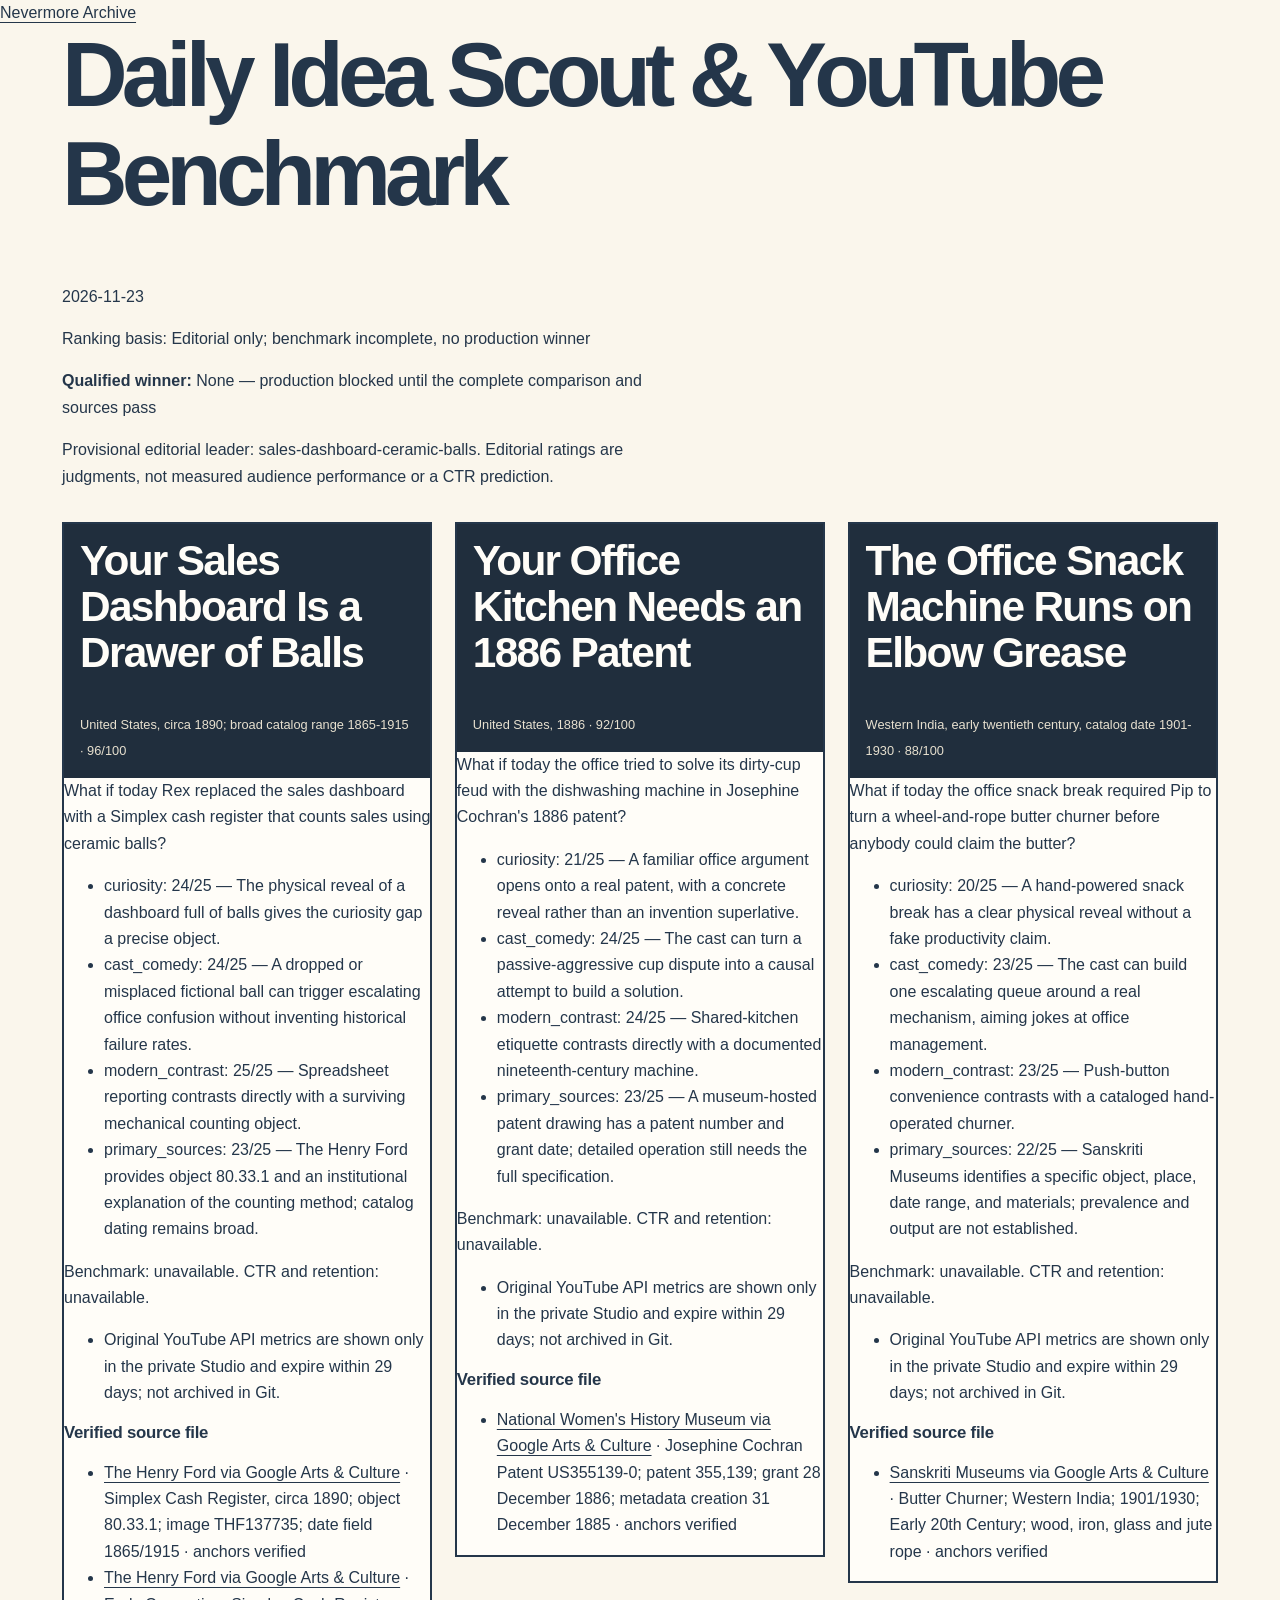
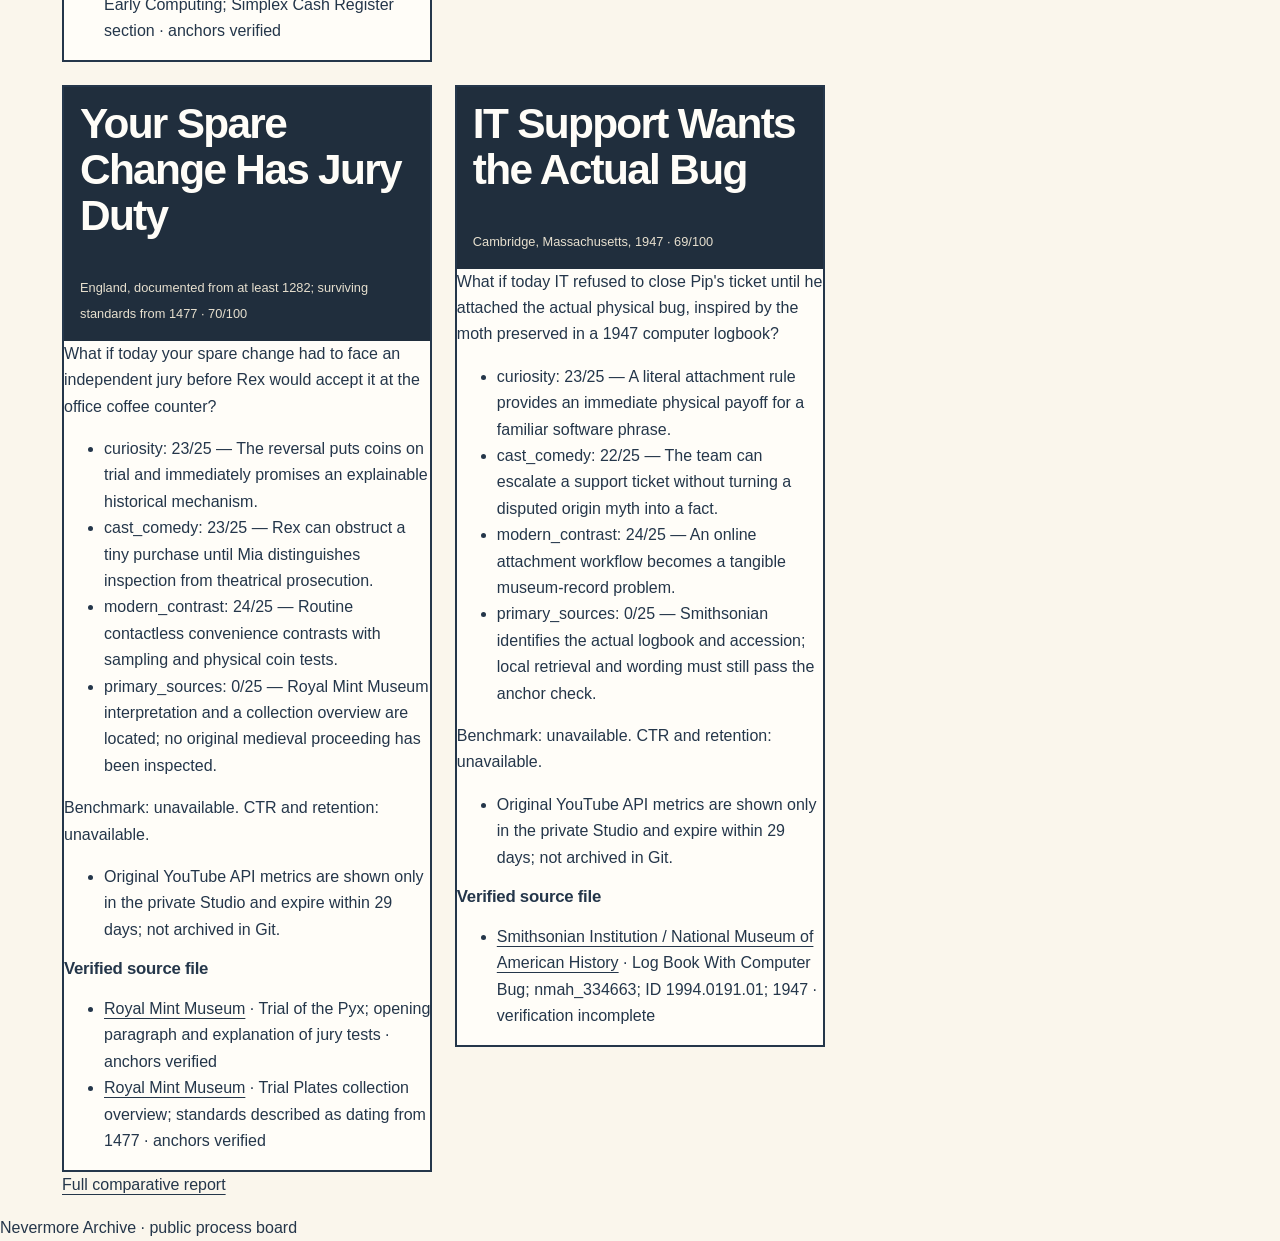
==== commit 03fa4ce5: "Publish Nevermore Archive public process portal" ====
--- a/daily.html
+++ b/daily.html
@@ -1 +1 @@
-<!doctype html><html lang="en"><head><meta charset="utf-8"><meta name="viewport" content="width=device-width, initial-scale=1"><title>Daily Idea Scout · Nevermore Archive</title><link rel="stylesheet" href="styles.css"></head><body><header><a href="index.html">Nevermore Archive</a></header><main><h1>Daily Idea Scout &amp; YouTube Benchmark</h1><p>2026-11-22</p><p>Ranking basis: Editorial only; benchmark incomplete, no production winner</p><p><strong>Qualified winner:</strong> None — production blocked until the complete comparison and sources pass</p><p>Provisional editorial leader: wooden-birthday-rsvp. Editorial ratings are judgments, not measured audience performance or a CTR prediction.</p><div class="storyboard-panels"><article class="story-panel" id="wooden-birthday-rsvp"><header><h2>What If Your Birthday RSVP Arrived on a Wooden Tablet?</h2><span>Roman Britain, museum catalog date AD 97/103 · 98/100</span></header><p>What if today Pip received a fictional office birthday invitation on thin wood, like the surviving invitation from Claudia Severa to Sulpicia Lepidina?</p><ul><li>curiosity: 24/25 — A concrete surviving record creates an immediate modern mismatch; this is editorial judgment, not measured audience demand.</li><li>cast_comedy: 25/25 — The fictional cast actions create a problem, attempted fix and physical payoff while preserving their roles.</li><li>modern_contrast: 25/25 — Present-day technology or office rules are explicit comic inventions, never claims about the original artifact.</li><li>primary_sources: 24/25 — Identified original objects or documents are separated from catalog summaries and later institutional interpretation; access still needs checking.</li></ul><p>Benchmark: unavailable. CTR and retention: unavailable.</p><ul><li>Original YouTube API metrics are shown only in the private Studio and expire within 29 days; not archived in Git.</li></ul><h3>Verified source file</h3><ul><li><a href="https://artsandculture.google.com/asset/writing-tablet-with-a-letter-inviting-sulpicia-lepidina-the-commander-s-wife-to-a-birthday-party/kAHBJkxO7nDWsw?hl=en">British Museum via Google Arts &amp; Culture</a> · Vindolanda invitation; registration 1986,1001.64; museum date 97/103 · anchors verified</li></ul></article><article class="story-panel" id="clay-customer-review"><header><h2>What If Your Customer Review Had to Be Written in Clay?</h2><span>Old Babylonian complaint tablet; date and translation require source confirmation · 75/100</span></header><p>What if today Pip had to submit a fictional complaint on clay instead of a review app, using the real complaint tablet associated with Ea-nasir as the research starting point?</p><ul><li>curiosity: 25/25 — A concrete surviving record creates an immediate modern mismatch; this is editorial judgment, not measured audience demand.</li><li>cast_comedy: 25/25 — The fictional cast actions create a problem, attempted fix and physical payoff while preserving their roles.</li><li>modern_contrast: 25/25 — Present-day technology or office rules are explicit comic inventions, never claims about the original artifact.</li><li>primary_sources: 0/25 — Identified original objects or documents are separated from catalog summaries and later institutional interpretation; access still needs checking.</li></ul><p>Benchmark: unavailable. CTR and retention: unavailable.</p><ul><li>Original YouTube API metrics are shown only in the private Studio and expire within 29 days; not archived in Git.</li></ul><h3>Verified source file</h3><ul><li><a href="https://www.britishmuseum.org/collection/object/W_1953-0411-71">British Museum</a> · Complaint tablet associated with Ea-nasir; registration 1953,0411.71 · verification incomplete</li></ul></article><article class="story-panel" id="utility-apps-on-a-chain"><header><h2>What If Your Everyday Apps Had to Hang From Your Belt?</h2><span>Probably French chatelaine, fourth quarter 19th century · 74/100</span></header><p>What if today Pip had to carry fictional writing and messaging tools on a belt chain, using the physical format of the chatelaine cataloged by The Met?</p><ul><li>curiosity: 24/25 — A concrete surviving record creates an immediate modern mismatch; this is editorial judgment, not measured audience demand.</li><li>cast_comedy: 25/25 — The fictional cast actions create a problem, attempted fix and physical payoff while preserving their roles.</li><li>modern_contrast: 25/25 — Present-day technology or office rules are explicit comic inventions, never claims about the original artifact.</li><li>primary_sources: 0/25 — Identified original objects or documents are separated from catalog summaries and later institutional interpretation; access still needs checking.</li></ul><p>Benchmark: unavailable. CTR and retention: unavailable.</p><ul><li>Original YouTube API metrics are shown only in the private Studio and expire within 29 days; not archived in Git.</li></ul><h3>Verified source file</h3><ul><li><a href="https://www.metmuseum.org/art/collection/search/156786">The Metropolitan Museum of Art</a> · Chatelaine, probably French, fourth quarter 19th century; object 2009.300.2007a-f · verification incomplete</li></ul></article><article class="story-panel" id="secondhand-rhino-design-brief"><header><h2>What If Your Design Brief Described an Animal Nobody Had Seen?</h2><span>Durer woodcut design 1515; LOC impression associated with ca.1620 · 74/100</span></header><p>What if today Rex demanded a fictional perfectly realistic office mascot while Pip had only a second-hand description, echoing the documented history of Durer&#x27;s rhinoceros image?</p><ul><li>curiosity: 25/25 — A concrete surviving record creates an immediate modern mismatch; this is editorial judgment, not measured audience demand.</li><li>cast_comedy: 24/25 — The fictional cast actions create a problem, attempted fix and physical payoff while preserving their roles.</li><li>modern_contrast: 25/25 — Present-day technology or office rules are explicit comic inventions, never claims about the original artifact.</li><li>primary_sources: 0/25 — Identified original objects or documents are separated from catalog summaries and later institutional interpretation; access still needs checking.</li></ul><p>Benchmark: unavailable. CTR and retention: unavailable.</p><ul><li>Original YouTube API metrics are shown only in the private Studio and expire within 29 days; not archived in Git.</li></ul><h3>Verified source file</h3><ul><li><a href="https://www.loc.gov/item/2002712730/">Library of Congress</a> · Rhinoceros / AD monogram; LCCN 2002712730; LC-DIG-ppmsca-40076; distinguish 1515 design from later impression · verification incomplete</li><li><a href="https://www.loc.gov/preservation/conservators/durer/index.html">Library of Congress, Conservation</a> · Technical Examination and Conservation of Durer&#x27;s Rhinoceros; original block/later Hondius impression and second-hand account · anchors verified</li></ul></article><article class="story-panel" id="exchange-rate-paper-questionnaire"><header><h2>What If Checking an Exchange Rate Meant Opening an Archive File?</h2><span>Bank of England papers, 1797-1798 · 73/100</span></header><p>What if today Pip&#x27;s fictional instant currency lookup had to use the physical memorandum and question-sheet format cataloged in the Bank of England&#x27;s Spanish-dollar papers?</p><ul><li>curiosity: 23/25 — A concrete surviving record creates an immediate modern mismatch; this is editorial judgment, not measured audience demand.</li><li>cast_comedy: 25/25 — The fictional cast actions create a problem, attempted fix and physical payoff while preserving their roles.</li><li>modern_contrast: 25/25 — Present-day technology or office rules are explicit comic inventions, never claims about the original artifact.</li><li>primary_sources: 0/25 — Identified original objects or documents are separated from catalog summaries and later institutional interpretation; access still needs checking.</li></ul><p>Benchmark: unavailable. CTR and retention: unavailable.</p><ul><li>Original YouTube API metrics are shown only in the private Studio and expire within 29 days; not archived in Git.</li></ul><h3>Verified source file</h3><ul><li><a href="https://www.bankofengland.co.uk/CalmView/Record.aspx?id=M6%2F59&amp;src=calmview.catalog">Bank of England Archive</a> · M6/59, Papers about the price of Spanish dollars and the value of silver; memorandum 31 Jul 1797 and Privy Council questions/answers 1798; original ref 0695 · verification incomplete</li></ul></article></div><p><a href="daily/latest.json">Full comparative report</a></p></main><footer>Nevermore Archive · public process board</footer></body></html>+<!doctype html><html lang="en"><head><meta charset="utf-8"><meta name="viewport" content="width=device-width, initial-scale=1"><title>Daily Idea Scout · Nevermore Archive</title><link rel="stylesheet" href="styles.css"></head><body><header><a href="index.html">Nevermore Archive</a></header><main><h1>Daily Idea Scout &amp; YouTube Benchmark</h1><p>2026-11-23</p><p>Ranking basis: Editorial only; benchmark incomplete, no production winner</p><p><strong>Qualified winner:</strong> None — production blocked until the complete comparison and sources pass</p><p>Provisional editorial leader: sales-dashboard-ceramic-balls. Editorial ratings are judgments, not measured audience performance or a CTR prediction.</p><div class="storyboard-panels"><article class="story-panel" id="sales-dashboard-ceramic-balls"><header><h2>Your Sales Dashboard Is a Drawer of Balls</h2><span>United States, circa 1890; broad catalog range 1865-1915 · 96/100</span></header><p>What if today Rex replaced the sales dashboard with a Simplex cash register that counts sales using ceramic balls?</p><ul><li>curiosity: 24/25 — The physical reveal of a dashboard full of balls gives the curiosity gap a precise object.</li><li>cast_comedy: 24/25 — A dropped or misplaced fictional ball can trigger escalating office confusion without inventing historical failure rates.</li><li>modern_contrast: 25/25 — Spreadsheet reporting contrasts directly with a surviving mechanical counting object.</li><li>primary_sources: 23/25 — The Henry Ford provides object 80.33.1 and an institutional explanation of the counting method; catalog dating remains broad.</li></ul><p>Benchmark: unavailable. CTR and retention: unavailable.</p><ul><li>Original YouTube API metrics are shown only in the private Studio and expire within 29 days; not archived in Git.</li></ul><h3>Verified source file</h3><ul><li><a href="https://artsandculture.google.com/asset/simplex-cash-register-circa-1890/MwGtaz2CWeJc9A?hl=en">The Henry Ford via Google Arts &amp; Culture</a> · Simplex Cash Register, circa 1890; object 80.33.1; image THF137735; date field 1865/1915 · anchors verified</li><li><a href="https://artsandculture.google.com/story/early-computing-the-henry-ford/bgVhwp2NnpB3Jg?hl=en">The Henry Ford via Google Arts &amp; Culture</a> · Early Computing; Simplex Cash Register section · anchors verified</li></ul></article><article class="story-panel" id="patented-office-dish-duty"><header><h2>Your Office Kitchen Needs an 1886 Patent</h2><span>United States, 1886 · 92/100</span></header><p>What if today the office tried to solve its dirty-cup feud with the dishwashing machine in Josephine Cochran&#x27;s 1886 patent?</p><ul><li>curiosity: 21/25 — A familiar office argument opens onto a real patent, with a concrete reveal rather than an invention superlative.</li><li>cast_comedy: 24/25 — The cast can turn a passive-aggressive cup dispute into a causal attempt to build a solution.</li><li>modern_contrast: 24/25 — Shared-kitchen etiquette contrasts directly with a documented nineteenth-century machine.</li><li>primary_sources: 23/25 — A museum-hosted patent drawing has a patent number and grant date; detailed operation still needs the full specification.</li></ul><p>Benchmark: unavailable. CTR and retention: unavailable.</p><ul><li>Original YouTube API metrics are shown only in the private Studio and expire within 29 days; not archived in Git.</li></ul><h3>Verified source file</h3><ul><li><a href="https://artsandculture.google.com/asset/josephine-cochran-patent-us355139-0/dgG04cpa_0PljQ">National Women&#x27;s History Museum via Google Arts &amp; Culture</a> · Josephine Cochran Patent US355139-0; patent 355,139; grant 28 December 1886; metadata creation 31 December 1885 · anchors verified</li></ul></article><article class="story-panel" id="breakroom-butter-wheel"><header><h2>The Office Snack Machine Runs on Elbow Grease</h2><span>Western India, early twentieth century, catalog date 1901-1930 · 88/100</span></header><p>What if today the office snack break required Pip to turn a wheel-and-rope butter churner before anybody could claim the butter?</p><ul><li>curiosity: 20/25 — A hand-powered snack break has a clear physical reveal without a fake productivity claim.</li><li>cast_comedy: 23/25 — The cast can build one escalating queue around a real mechanism, aiming jokes at office management.</li><li>modern_contrast: 23/25 — Push-button convenience contrasts with a cataloged hand-operated churner.</li><li>primary_sources: 22/25 — Sanskriti Museums identifies a specific object, place, date range, and materials; prevalence and output are not established.</li></ul><p>Benchmark: unavailable. CTR and retention: unavailable.</p><ul><li>Original YouTube API metrics are shown only in the private Studio and expire within 29 days; not archived in Git.</li></ul><h3>Verified source file</h3><ul><li><a href="https://artsandculture.google.com/asset/butter-churner/bAGTIUiWMz_UeA?hl=en">Sanskriti Museums via Google Arts &amp; Culture</a> · Butter Churner; Western India; 1901/1930; Early 20th Century; wood, iron, glass and jute rope · anchors verified</li></ul></article><article class="story-panel" id="coins-have-jury-duty"><header><h2>Your Spare Change Has Jury Duty</h2><span>England, documented from at least 1282; surviving standards from 1477 · 70/100</span></header><p>What if today your spare change had to face an independent jury before Rex would accept it at the office coffee counter?</p><ul><li>curiosity: 23/25 — The reversal puts coins on trial and immediately promises an explainable historical mechanism.</li><li>cast_comedy: 23/25 — Rex can obstruct a tiny purchase until Mia distinguishes inspection from theatrical prosecution.</li><li>modern_contrast: 24/25 — Routine contactless convenience contrasts with sampling and physical coin tests.</li><li>primary_sources: 0/25 — Royal Mint Museum interpretation and a collection overview are located; no original medieval proceeding has been inspected.</li></ul><p>Benchmark: unavailable. CTR and retention: unavailable.</p><ul><li>Original YouTube API metrics are shown only in the private Studio and expire within 29 days; not archived in Git.</li></ul><h3>Verified source file</h3><ul><li><a href="https://www.royalmintmuseum.org.uk/journal/history/trial-of-the-pyx/">Royal Mint Museum</a> · Trial of the Pyx; opening paragraph and explanation of jury tests · anchors verified</li><li><a href="https://www.royalmintmuseum.org.uk/collection/trial-plates/">Royal Mint Museum</a> · Trial Plates collection overview; standards described as dating from 1477 · anchors verified</li></ul></article><article class="story-panel" id="helpdesk-physical-bug-attachment"><header><h2>IT Support Wants the Actual Bug</h2><span>Cambridge, Massachusetts, 1947 · 69/100</span></header><p>What if today IT refused to close Pip&#x27;s ticket until he attached the actual physical bug, inspired by the moth preserved in a 1947 computer logbook?</p><ul><li>curiosity: 23/25 — A literal attachment rule provides an immediate physical payoff for a familiar software phrase.</li><li>cast_comedy: 22/25 — The team can escalate a support ticket without turning a disputed origin myth into a fact.</li><li>modern_contrast: 24/25 — An online attachment workflow becomes a tangible museum-record problem.</li><li>primary_sources: 0/25 — Smithsonian identifies the actual logbook and accession; local retrieval and wording must still pass the anchor check.</li></ul><p>Benchmark: unavailable. CTR and retention: unavailable.</p><ul><li>Original YouTube API metrics are shown only in the private Studio and expire within 29 days; not archived in Git.</li></ul><h3>Verified source file</h3><ul><li><a href="https://www.si.edu/object/eniac-electronic-numerator-integrator-and-computer%3Anmah_334663">Smithsonian Institution / National Museum of American History</a> · Log Book With Computer Bug; nmah_334663; ID 1994.0191.01; 1947 · verification incomplete</li></ul></article></div><p><a href="daily/latest.json">Full comparative report</a></p></main><footer>Nevermore Archive · public process board</footer></body></html>
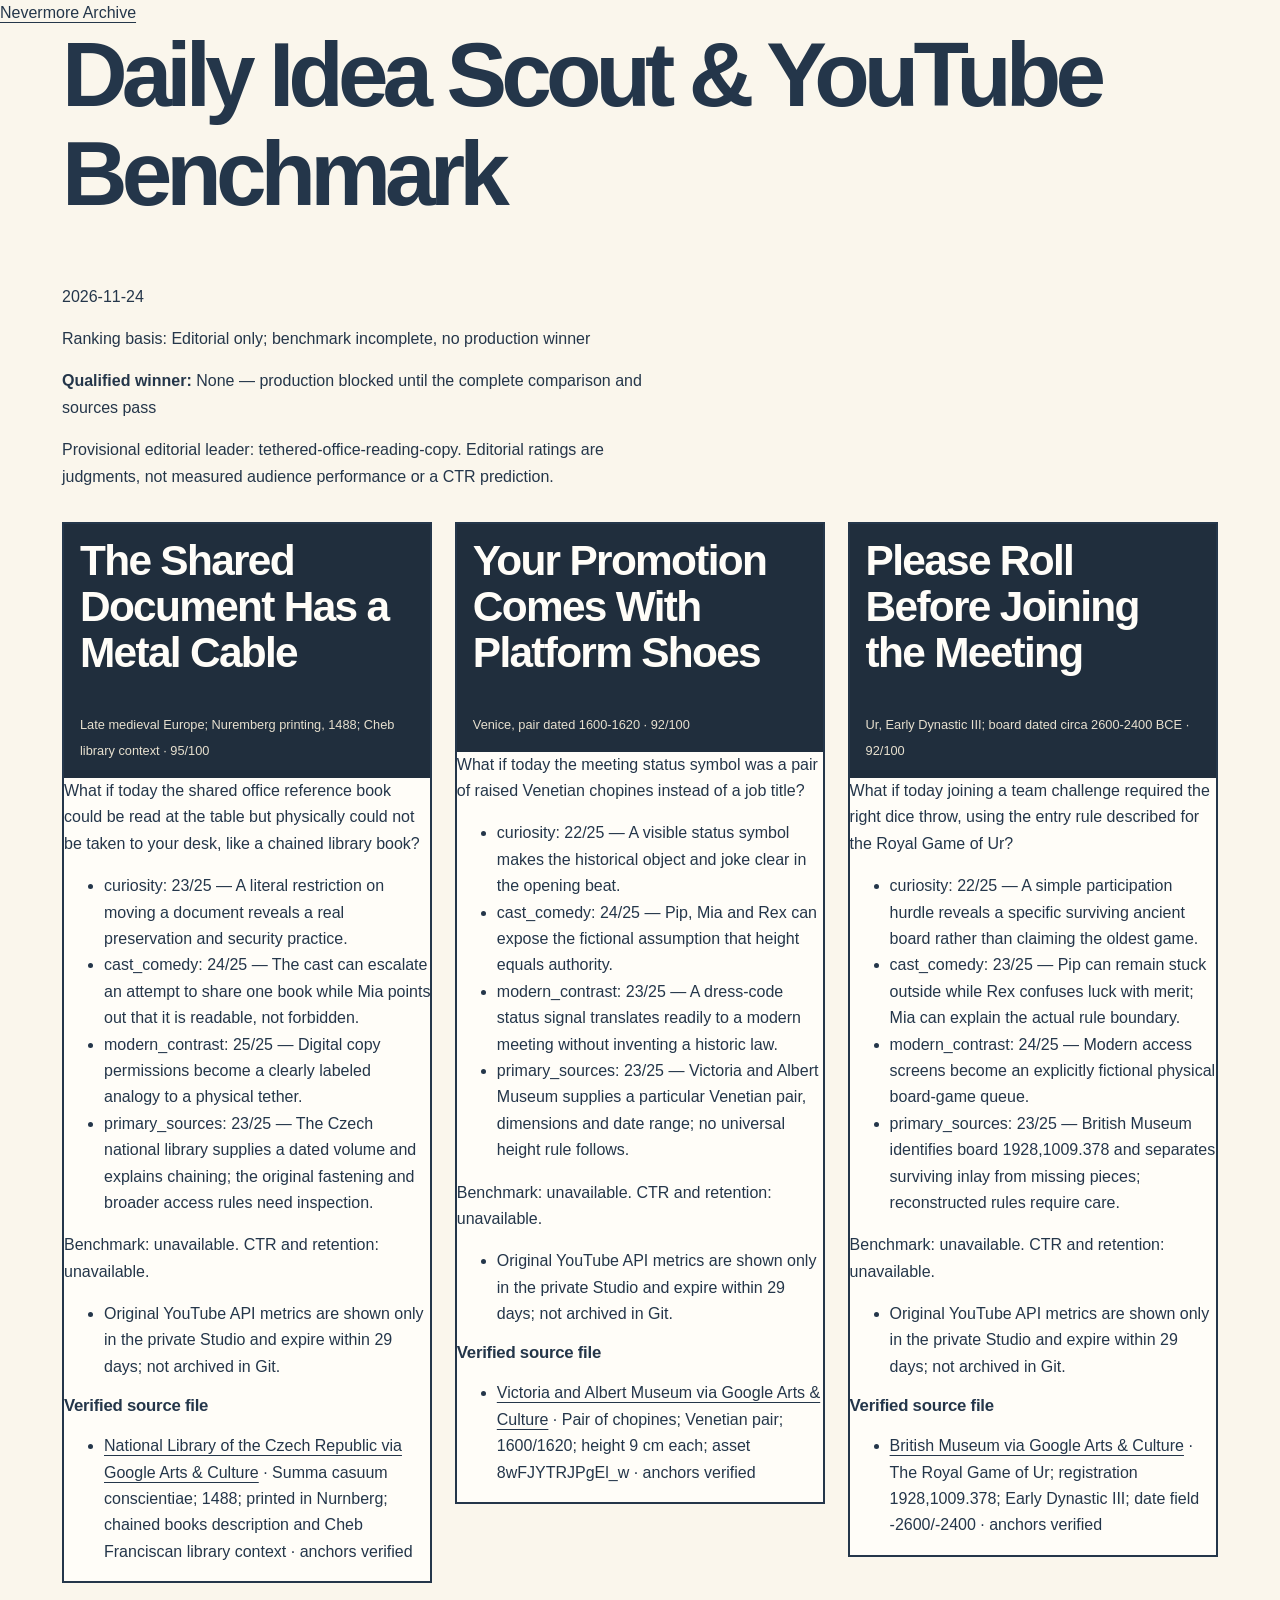
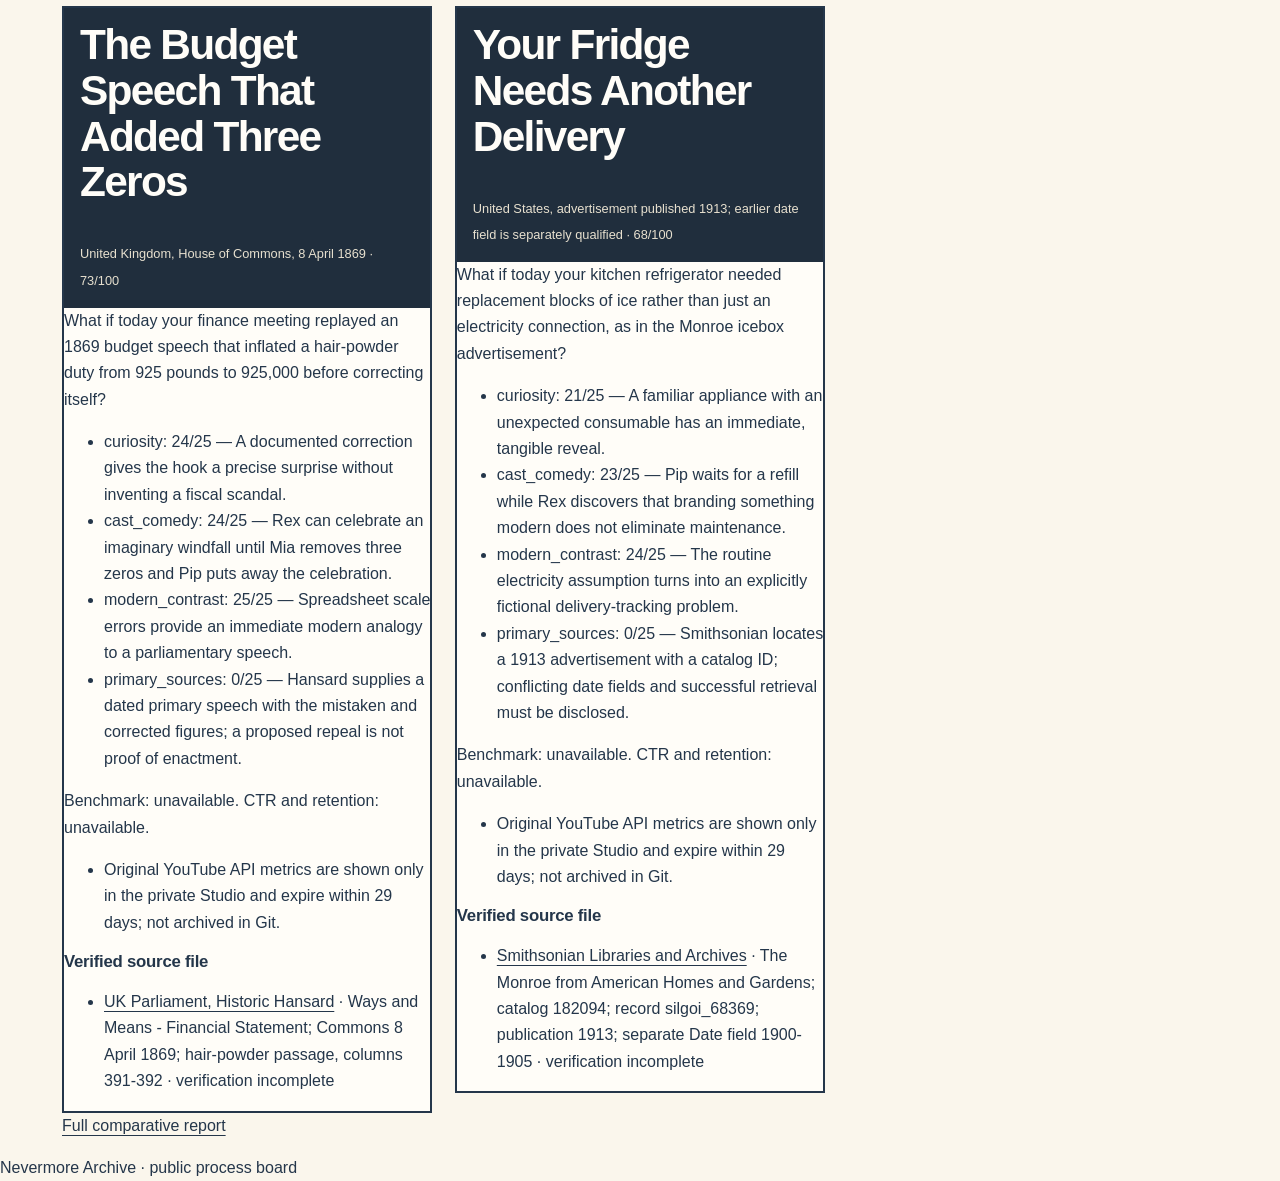
==== commit 86f12d5d: "Publish Nevermore Archive public process portal" ====
--- a/daily.html
+++ b/daily.html
@@ -1 +1 @@
-<!doctype html><html lang="en"><head><meta charset="utf-8"><meta name="viewport" content="width=device-width, initial-scale=1"><title>Daily Idea Scout · Nevermore Archive</title><link rel="stylesheet" href="styles.css"></head><body><header><a href="index.html">Nevermore Archive</a></header><main><h1>Daily Idea Scout &amp; YouTube Benchmark</h1><p>2026-11-23</p><p>Ranking basis: Editorial only; benchmark incomplete, no production winner</p><p><strong>Qualified winner:</strong> None — production blocked until the complete comparison and sources pass</p><p>Provisional editorial leader: sales-dashboard-ceramic-balls. Editorial ratings are judgments, not measured audience performance or a CTR prediction.</p><div class="storyboard-panels"><article class="story-panel" id="sales-dashboard-ceramic-balls"><header><h2>Your Sales Dashboard Is a Drawer of Balls</h2><span>United States, circa 1890; broad catalog range 1865-1915 · 96/100</span></header><p>What if today Rex replaced the sales dashboard with a Simplex cash register that counts sales using ceramic balls?</p><ul><li>curiosity: 24/25 — The physical reveal of a dashboard full of balls gives the curiosity gap a precise object.</li><li>cast_comedy: 24/25 — A dropped or misplaced fictional ball can trigger escalating office confusion without inventing historical failure rates.</li><li>modern_contrast: 25/25 — Spreadsheet reporting contrasts directly with a surviving mechanical counting object.</li><li>primary_sources: 23/25 — The Henry Ford provides object 80.33.1 and an institutional explanation of the counting method; catalog dating remains broad.</li></ul><p>Benchmark: unavailable. CTR and retention: unavailable.</p><ul><li>Original YouTube API metrics are shown only in the private Studio and expire within 29 days; not archived in Git.</li></ul><h3>Verified source file</h3><ul><li><a href="https://artsandculture.google.com/asset/simplex-cash-register-circa-1890/MwGtaz2CWeJc9A?hl=en">The Henry Ford via Google Arts &amp; Culture</a> · Simplex Cash Register, circa 1890; object 80.33.1; image THF137735; date field 1865/1915 · anchors verified</li><li><a href="https://artsandculture.google.com/story/early-computing-the-henry-ford/bgVhwp2NnpB3Jg?hl=en">The Henry Ford via Google Arts &amp; Culture</a> · Early Computing; Simplex Cash Register section · anchors verified</li></ul></article><article class="story-panel" id="patented-office-dish-duty"><header><h2>Your Office Kitchen Needs an 1886 Patent</h2><span>United States, 1886 · 92/100</span></header><p>What if today the office tried to solve its dirty-cup feud with the dishwashing machine in Josephine Cochran&#x27;s 1886 patent?</p><ul><li>curiosity: 21/25 — A familiar office argument opens onto a real patent, with a concrete reveal rather than an invention superlative.</li><li>cast_comedy: 24/25 — The cast can turn a passive-aggressive cup dispute into a causal attempt to build a solution.</li><li>modern_contrast: 24/25 — Shared-kitchen etiquette contrasts directly with a documented nineteenth-century machine.</li><li>primary_sources: 23/25 — A museum-hosted patent drawing has a patent number and grant date; detailed operation still needs the full specification.</li></ul><p>Benchmark: unavailable. CTR and retention: unavailable.</p><ul><li>Original YouTube API metrics are shown only in the private Studio and expire within 29 days; not archived in Git.</li></ul><h3>Verified source file</h3><ul><li><a href="https://artsandculture.google.com/asset/josephine-cochran-patent-us355139-0/dgG04cpa_0PljQ">National Women&#x27;s History Museum via Google Arts &amp; Culture</a> · Josephine Cochran Patent US355139-0; patent 355,139; grant 28 December 1886; metadata creation 31 December 1885 · anchors verified</li></ul></article><article class="story-panel" id="breakroom-butter-wheel"><header><h2>The Office Snack Machine Runs on Elbow Grease</h2><span>Western India, early twentieth century, catalog date 1901-1930 · 88/100</span></header><p>What if today the office snack break required Pip to turn a wheel-and-rope butter churner before anybody could claim the butter?</p><ul><li>curiosity: 20/25 — A hand-powered snack break has a clear physical reveal without a fake productivity claim.</li><li>cast_comedy: 23/25 — The cast can build one escalating queue around a real mechanism, aiming jokes at office management.</li><li>modern_contrast: 23/25 — Push-button convenience contrasts with a cataloged hand-operated churner.</li><li>primary_sources: 22/25 — Sanskriti Museums identifies a specific object, place, date range, and materials; prevalence and output are not established.</li></ul><p>Benchmark: unavailable. CTR and retention: unavailable.</p><ul><li>Original YouTube API metrics are shown only in the private Studio and expire within 29 days; not archived in Git.</li></ul><h3>Verified source file</h3><ul><li><a href="https://artsandculture.google.com/asset/butter-churner/bAGTIUiWMz_UeA?hl=en">Sanskriti Museums via Google Arts &amp; Culture</a> · Butter Churner; Western India; 1901/1930; Early 20th Century; wood, iron, glass and jute rope · anchors verified</li></ul></article><article class="story-panel" id="coins-have-jury-duty"><header><h2>Your Spare Change Has Jury Duty</h2><span>England, documented from at least 1282; surviving standards from 1477 · 70/100</span></header><p>What if today your spare change had to face an independent jury before Rex would accept it at the office coffee counter?</p><ul><li>curiosity: 23/25 — The reversal puts coins on trial and immediately promises an explainable historical mechanism.</li><li>cast_comedy: 23/25 — Rex can obstruct a tiny purchase until Mia distinguishes inspection from theatrical prosecution.</li><li>modern_contrast: 24/25 — Routine contactless convenience contrasts with sampling and physical coin tests.</li><li>primary_sources: 0/25 — Royal Mint Museum interpretation and a collection overview are located; no original medieval proceeding has been inspected.</li></ul><p>Benchmark: unavailable. CTR and retention: unavailable.</p><ul><li>Original YouTube API metrics are shown only in the private Studio and expire within 29 days; not archived in Git.</li></ul><h3>Verified source file</h3><ul><li><a href="https://www.royalmintmuseum.org.uk/journal/history/trial-of-the-pyx/">Royal Mint Museum</a> · Trial of the Pyx; opening paragraph and explanation of jury tests · anchors verified</li><li><a href="https://www.royalmintmuseum.org.uk/collection/trial-plates/">Royal Mint Museum</a> · Trial Plates collection overview; standards described as dating from 1477 · anchors verified</li></ul></article><article class="story-panel" id="helpdesk-physical-bug-attachment"><header><h2>IT Support Wants the Actual Bug</h2><span>Cambridge, Massachusetts, 1947 · 69/100</span></header><p>What if today IT refused to close Pip&#x27;s ticket until he attached the actual physical bug, inspired by the moth preserved in a 1947 computer logbook?</p><ul><li>curiosity: 23/25 — A literal attachment rule provides an immediate physical payoff for a familiar software phrase.</li><li>cast_comedy: 22/25 — The team can escalate a support ticket without turning a disputed origin myth into a fact.</li><li>modern_contrast: 24/25 — An online attachment workflow becomes a tangible museum-record problem.</li><li>primary_sources: 0/25 — Smithsonian identifies the actual logbook and accession; local retrieval and wording must still pass the anchor check.</li></ul><p>Benchmark: unavailable. CTR and retention: unavailable.</p><ul><li>Original YouTube API metrics are shown only in the private Studio and expire within 29 days; not archived in Git.</li></ul><h3>Verified source file</h3><ul><li><a href="https://www.si.edu/object/eniac-electronic-numerator-integrator-and-computer%3Anmah_334663">Smithsonian Institution / National Museum of American History</a> · Log Book With Computer Bug; nmah_334663; ID 1994.0191.01; 1947 · verification incomplete</li></ul></article></div><p><a href="daily/latest.json">Full comparative report</a></p></main><footer>Nevermore Archive · public process board</footer></body></html>+<!doctype html><html lang="en"><head><meta charset="utf-8"><meta name="viewport" content="width=device-width, initial-scale=1"><title>Daily Idea Scout · Nevermore Archive</title><link rel="stylesheet" href="styles.css"></head><body><header><a href="index.html">Nevermore Archive</a></header><main><h1>Daily Idea Scout &amp; YouTube Benchmark</h1><p>2026-11-24</p><p>Ranking basis: Editorial only; benchmark incomplete, no production winner</p><p><strong>Qualified winner:</strong> None — production blocked until the complete comparison and sources pass</p><p>Provisional editorial leader: tethered-office-reading-copy. Editorial ratings are judgments, not measured audience performance or a CTR prediction.</p><div class="storyboard-panels"><article class="story-panel" id="tethered-office-reading-copy"><header><h2>The Shared Document Has a Metal Cable</h2><span>Late medieval Europe; Nuremberg printing, 1488; Cheb library context · 95/100</span></header><p>What if today the shared office reference book could be read at the table but physically could not be taken to your desk, like a chained library book?</p><ul><li>curiosity: 23/25 — A literal restriction on moving a document reveals a real preservation and security practice.</li><li>cast_comedy: 24/25 — The cast can escalate an attempt to share one book while Mia points out that it is readable, not forbidden.</li><li>modern_contrast: 25/25 — Digital copy permissions become a clearly labeled analogy to a physical tether.</li><li>primary_sources: 23/25 — The Czech national library supplies a dated volume and explains chaining; the original fastening and broader access rules need inspection.</li></ul><p>Benchmark: unavailable. CTR and retention: unavailable.</p><ul><li>Original YouTube API metrics are shown only in the private Studio and expire within 29 days; not archived in Git.</li></ul><h3>Verified source file</h3><ul><li><a href="https://artsandculture.google.com/asset/summa-casuum-conscientiae/cQHp57gANF7zZw?hl=en">National Library of the Czech Republic via Google Arts &amp; Culture</a> · Summa casuum conscientiae; 1488; printed in Nurnberg; chained books description and Cheb Franciscan library context · anchors verified</li></ul></article><article class="story-panel" id="platform-shoe-promotion-ladder"><header><h2>Your Promotion Comes With Platform Shoes</h2><span>Venice, pair dated 1600-1620 · 92/100</span></header><p>What if today the meeting status symbol was a pair of raised Venetian chopines instead of a job title?</p><ul><li>curiosity: 22/25 — A visible status symbol makes the historical object and joke clear in the opening beat.</li><li>cast_comedy: 24/25 — Pip, Mia and Rex can expose the fictional assumption that height equals authority.</li><li>modern_contrast: 23/25 — A dress-code status signal translates readily to a modern meeting without inventing a historic law.</li><li>primary_sources: 23/25 — Victoria and Albert Museum supplies a particular Venetian pair, dimensions and date range; no universal height rule follows.</li></ul><p>Benchmark: unavailable. CTR and retention: unavailable.</p><ul><li>Original YouTube API metrics are shown only in the private Studio and expire within 29 days; not archived in Git.</li></ul><h3>Verified source file</h3><ul><li><a href="https://artsandculture.google.com/asset/8wFJYTRJPgEl_w?childAssetId=dQE0MAjiNVZM4g">Victoria and Albert Museum via Google Arts &amp; Culture</a> · Pair of chopines; Venetian pair; 1600/1620; height 9 cm each; asset 8wFJYTRJPgEl_w · anchors verified</li></ul></article><article class="story-panel" id="dice-gated-team-challenge"><header><h2>Please Roll Before Joining the Meeting</h2><span>Ur, Early Dynastic III; board dated circa 2600-2400 BCE · 92/100</span></header><p>What if today joining a team challenge required the right dice throw, using the entry rule described for the Royal Game of Ur?</p><ul><li>curiosity: 22/25 — A simple participation hurdle reveals a specific surviving ancient board rather than claiming the oldest game.</li><li>cast_comedy: 23/25 — Pip can remain stuck outside while Rex confuses luck with merit; Mia can explain the actual rule boundary.</li><li>modern_contrast: 24/25 — Modern access screens become an explicitly fictional physical board-game queue.</li><li>primary_sources: 23/25 — British Museum identifies board 1928,1009.378 and separates surviving inlay from missing pieces; reconstructed rules require care.</li></ul><p>Benchmark: unavailable. CTR and retention: unavailable.</p><ul><li>Original YouTube API metrics are shown only in the private Studio and expire within 29 days; not archived in Git.</li></ul><h3>Verified source file</h3><ul><li><a href="https://artsandculture.google.com/asset/the-royal-game-of-ur/MwE2MMZNSKiTwQ">British Museum via Google Arts &amp; Culture</a> · The Royal Game of Ur; registration 1928,1009.378; Early Dynastic III; date field -2600/-2400 · anchors verified</li></ul></article><article class="story-panel" id="hair-powder-budget-three-zeros"><header><h2>The Budget Speech That Added Three Zeros</h2><span>United Kingdom, House of Commons, 8 April 1869 · 73/100</span></header><p>What if today your finance meeting replayed an 1869 budget speech that inflated a hair-powder duty from 925 pounds to 925,000 before correcting itself?</p><ul><li>curiosity: 24/25 — A documented correction gives the hook a precise surprise without inventing a fiscal scandal.</li><li>cast_comedy: 24/25 — Rex can celebrate an imaginary windfall until Mia removes three zeros and Pip puts away the celebration.</li><li>modern_contrast: 25/25 — Spreadsheet scale errors provide an immediate modern analogy to a parliamentary speech.</li><li>primary_sources: 0/25 — Hansard supplies a dated primary speech with the mistaken and corrected figures; a proposed repeal is not proof of enactment.</li></ul><p>Benchmark: unavailable. CTR and retention: unavailable.</p><ul><li>Original YouTube API metrics are shown only in the private Studio and expire within 29 days; not archived in Git.</li></ul><h3>Verified source file</h3><ul><li><a href="https://hansard.parliament.uk/Commons/1869-04-08/debates/7a9aa3ab-c929-46c8-8229-aca257614159/WaysAndMeans%E2%80%94FinancialStatement">UK Parliament, Historic Hansard</a> · Ways and Means - Financial Statement; Commons 8 April 1869; hair-powder passage, columns 391-392 · verification incomplete</li></ul></article><article class="story-panel" id="refrigerator-needs-ice-delivery"><header><h2>Your Fridge Needs Another Delivery</h2><span>United States, advertisement published 1913; earlier date field is separately qualified · 68/100</span></header><p>What if today your kitchen refrigerator needed replacement blocks of ice rather than just an electricity connection, as in the Monroe icebox advertisement?</p><ul><li>curiosity: 21/25 — A familiar appliance with an unexpected consumable has an immediate, tangible reveal.</li><li>cast_comedy: 23/25 — Pip waits for a refill while Rex discovers that branding something modern does not eliminate maintenance.</li><li>modern_contrast: 24/25 — The routine electricity assumption turns into an explicitly fictional delivery-tracking problem.</li><li>primary_sources: 0/25 — Smithsonian locates a 1913 advertisement with a catalog ID; conflicting date fields and successful retrieval must be disclosed.</li></ul><p>Benchmark: unavailable. CTR and retention: unavailable.</p><ul><li>Original YouTube API metrics are shown only in the private Studio and expire within 29 days; not archived in Git.</li></ul><h3>Verified source file</h3><ul><li><a href="https://www.si.edu/object/monroe-american-homes-and-gardens%3Asilgoi_68369">Smithsonian Libraries and Archives</a> · The Monroe from American Homes and Gardens; catalog 182094; record silgoi_68369; publication 1913; separate Date field 1900-1905 · verification incomplete</li></ul></article></div><p><a href="daily/latest.json">Full comparative report</a></p></main><footer>Nevermore Archive · public process board</footer></body></html>
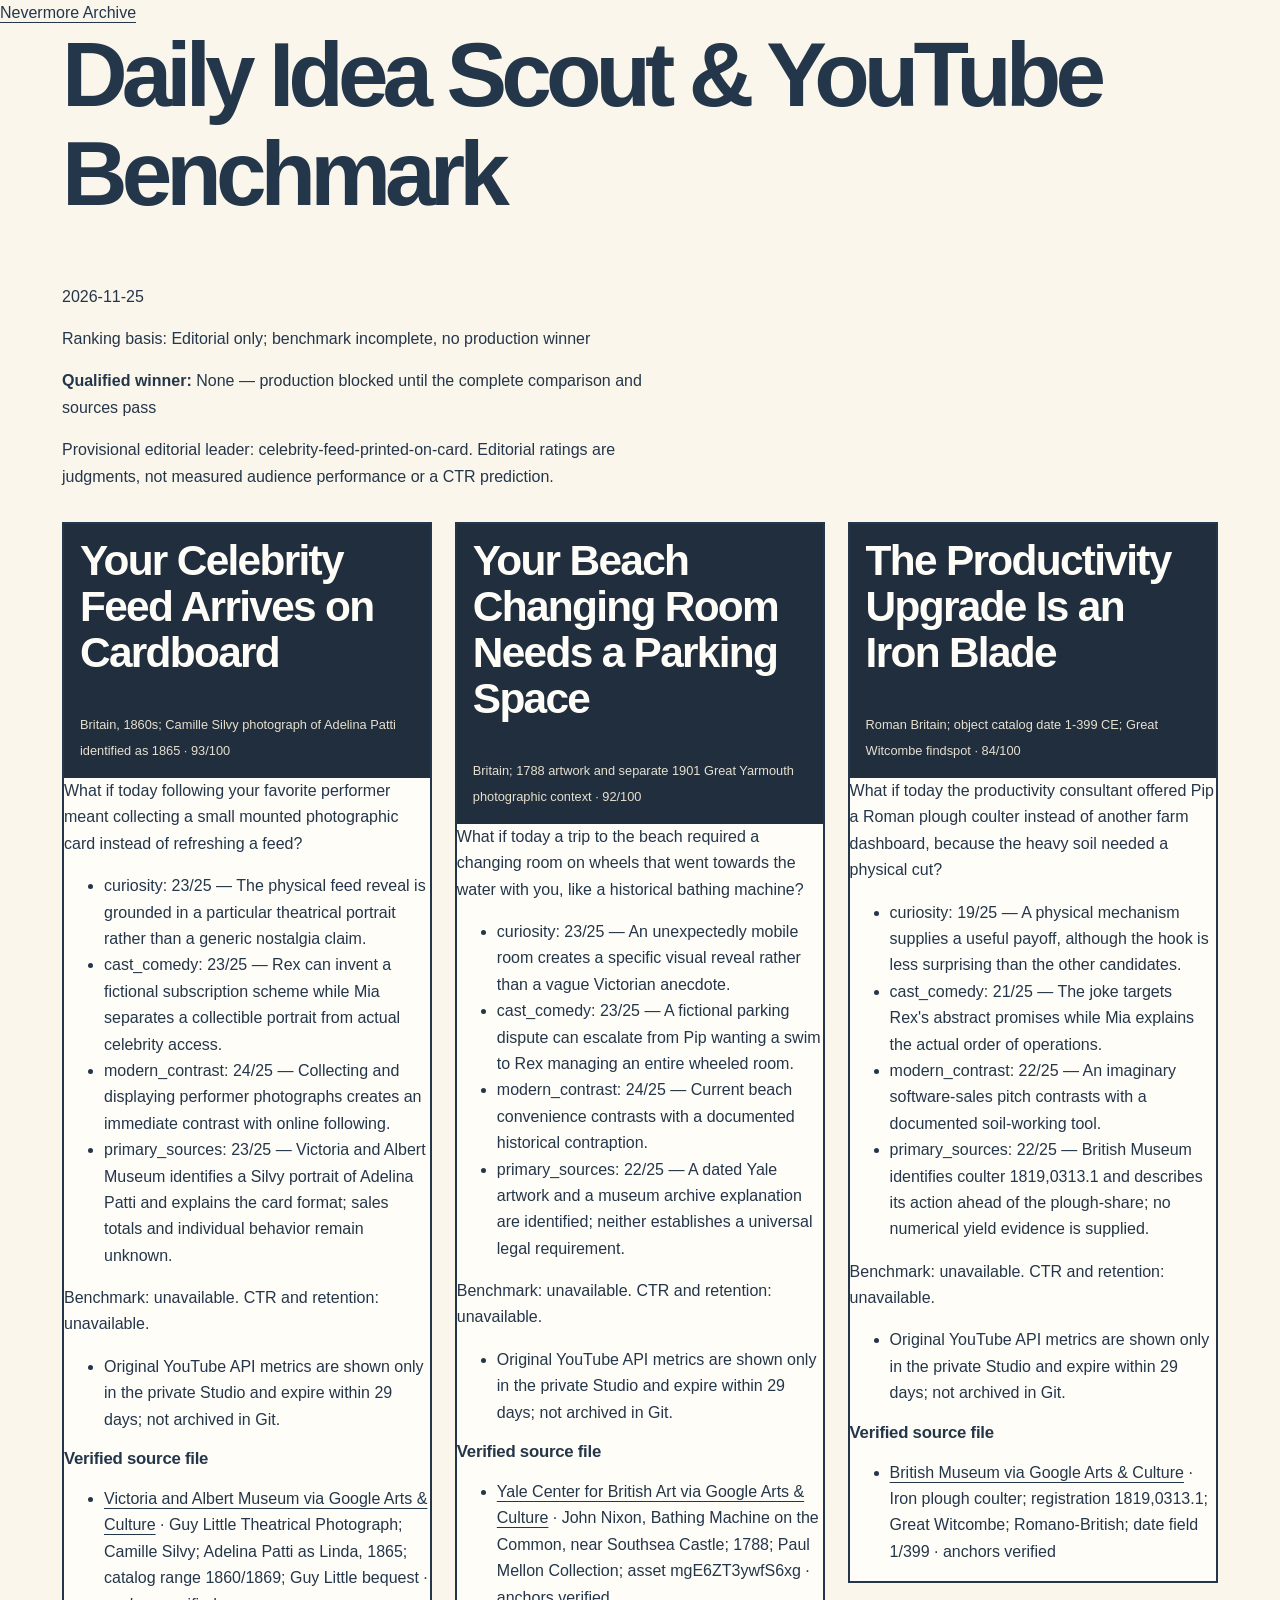
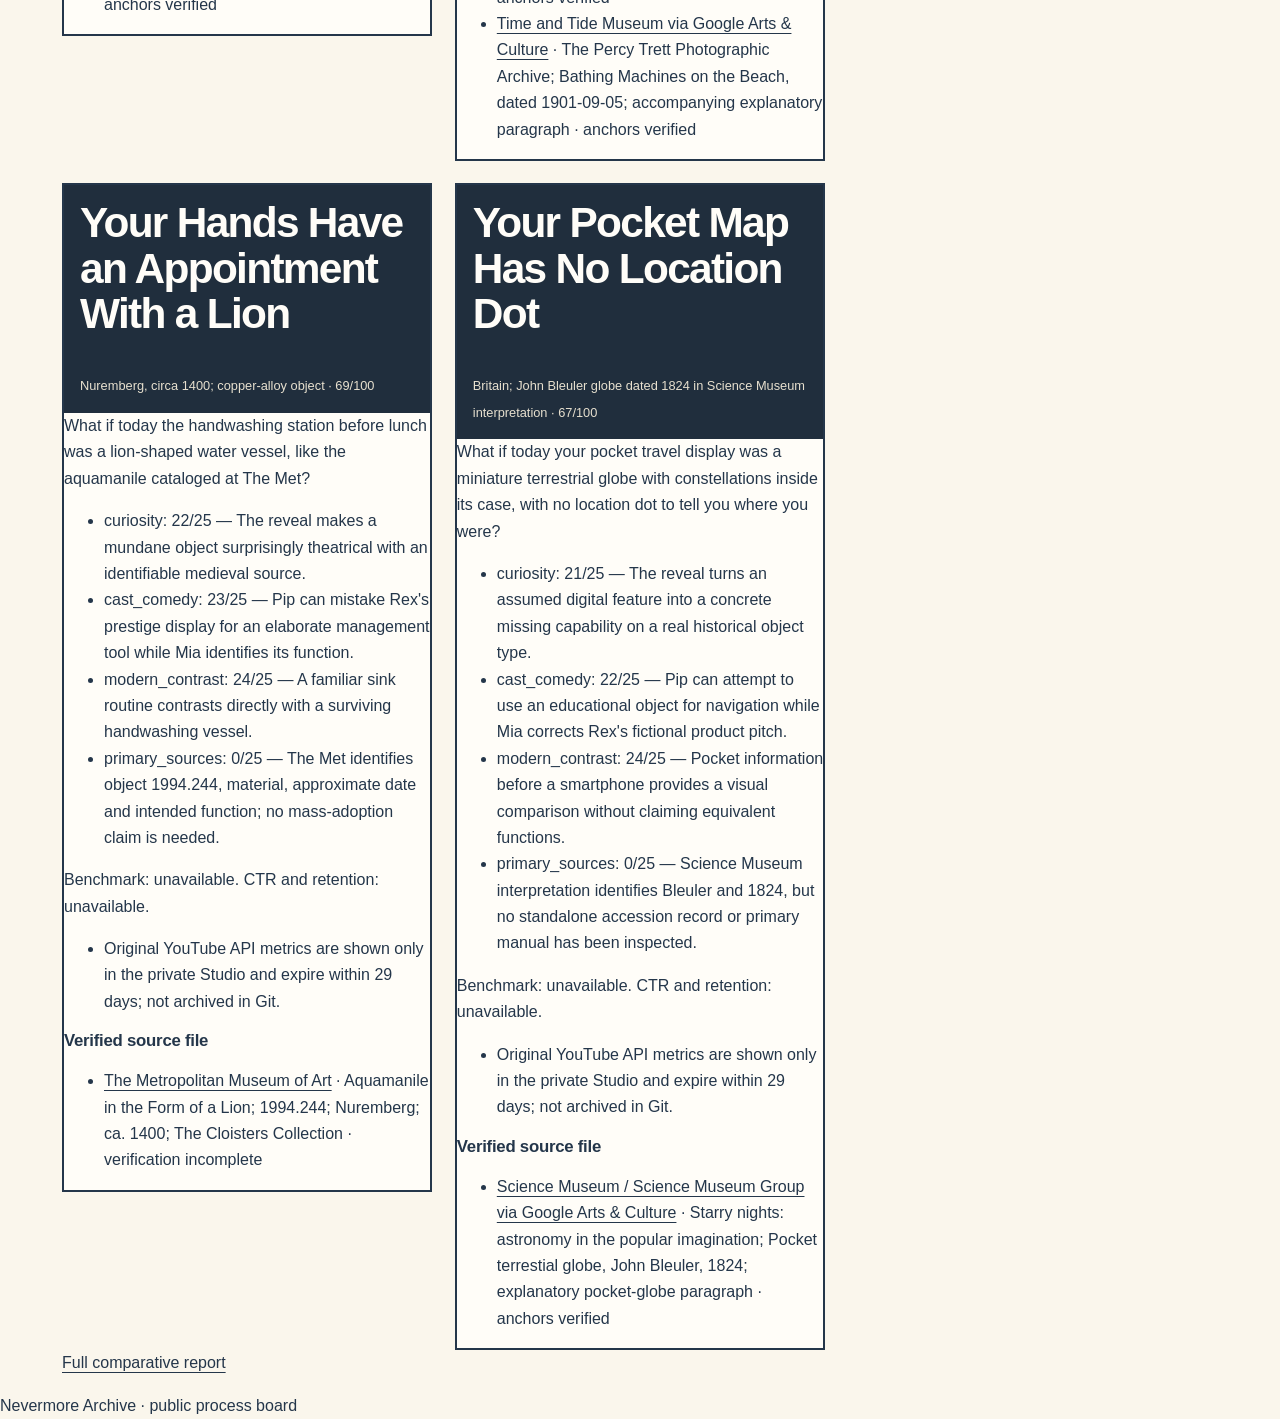
==== commit 80bb7d51: "Publish Nevermore Archive public process portal" ====
--- a/daily.html
+++ b/daily.html
@@ -1 +1 @@
-<!doctype html><html lang="en"><head><meta charset="utf-8"><meta name="viewport" content="width=device-width, initial-scale=1"><title>Daily Idea Scout · Nevermore Archive</title><link rel="stylesheet" href="styles.css"></head><body><header><a href="index.html">Nevermore Archive</a></header><main><h1>Daily Idea Scout &amp; YouTube Benchmark</h1><p>2026-11-24</p><p>Ranking basis: Editorial only; benchmark incomplete, no production winner</p><p><strong>Qualified winner:</strong> None — production blocked until the complete comparison and sources pass</p><p>Provisional editorial leader: tethered-office-reading-copy. Editorial ratings are judgments, not measured audience performance or a CTR prediction.</p><div class="storyboard-panels"><article class="story-panel" id="tethered-office-reading-copy"><header><h2>The Shared Document Has a Metal Cable</h2><span>Late medieval Europe; Nuremberg printing, 1488; Cheb library context · 95/100</span></header><p>What if today the shared office reference book could be read at the table but physically could not be taken to your desk, like a chained library book?</p><ul><li>curiosity: 23/25 — A literal restriction on moving a document reveals a real preservation and security practice.</li><li>cast_comedy: 24/25 — The cast can escalate an attempt to share one book while Mia points out that it is readable, not forbidden.</li><li>modern_contrast: 25/25 — Digital copy permissions become a clearly labeled analogy to a physical tether.</li><li>primary_sources: 23/25 — The Czech national library supplies a dated volume and explains chaining; the original fastening and broader access rules need inspection.</li></ul><p>Benchmark: unavailable. CTR and retention: unavailable.</p><ul><li>Original YouTube API metrics are shown only in the private Studio and expire within 29 days; not archived in Git.</li></ul><h3>Verified source file</h3><ul><li><a href="https://artsandculture.google.com/asset/summa-casuum-conscientiae/cQHp57gANF7zZw?hl=en">National Library of the Czech Republic via Google Arts &amp; Culture</a> · Summa casuum conscientiae; 1488; printed in Nurnberg; chained books description and Cheb Franciscan library context · anchors verified</li></ul></article><article class="story-panel" id="platform-shoe-promotion-ladder"><header><h2>Your Promotion Comes With Platform Shoes</h2><span>Venice, pair dated 1600-1620 · 92/100</span></header><p>What if today the meeting status symbol was a pair of raised Venetian chopines instead of a job title?</p><ul><li>curiosity: 22/25 — A visible status symbol makes the historical object and joke clear in the opening beat.</li><li>cast_comedy: 24/25 — Pip, Mia and Rex can expose the fictional assumption that height equals authority.</li><li>modern_contrast: 23/25 — A dress-code status signal translates readily to a modern meeting without inventing a historic law.</li><li>primary_sources: 23/25 — Victoria and Albert Museum supplies a particular Venetian pair, dimensions and date range; no universal height rule follows.</li></ul><p>Benchmark: unavailable. CTR and retention: unavailable.</p><ul><li>Original YouTube API metrics are shown only in the private Studio and expire within 29 days; not archived in Git.</li></ul><h3>Verified source file</h3><ul><li><a href="https://artsandculture.google.com/asset/8wFJYTRJPgEl_w?childAssetId=dQE0MAjiNVZM4g">Victoria and Albert Museum via Google Arts &amp; Culture</a> · Pair of chopines; Venetian pair; 1600/1620; height 9 cm each; asset 8wFJYTRJPgEl_w · anchors verified</li></ul></article><article class="story-panel" id="dice-gated-team-challenge"><header><h2>Please Roll Before Joining the Meeting</h2><span>Ur, Early Dynastic III; board dated circa 2600-2400 BCE · 92/100</span></header><p>What if today joining a team challenge required the right dice throw, using the entry rule described for the Royal Game of Ur?</p><ul><li>curiosity: 22/25 — A simple participation hurdle reveals a specific surviving ancient board rather than claiming the oldest game.</li><li>cast_comedy: 23/25 — Pip can remain stuck outside while Rex confuses luck with merit; Mia can explain the actual rule boundary.</li><li>modern_contrast: 24/25 — Modern access screens become an explicitly fictional physical board-game queue.</li><li>primary_sources: 23/25 — British Museum identifies board 1928,1009.378 and separates surviving inlay from missing pieces; reconstructed rules require care.</li></ul><p>Benchmark: unavailable. CTR and retention: unavailable.</p><ul><li>Original YouTube API metrics are shown only in the private Studio and expire within 29 days; not archived in Git.</li></ul><h3>Verified source file</h3><ul><li><a href="https://artsandculture.google.com/asset/the-royal-game-of-ur/MwE2MMZNSKiTwQ">British Museum via Google Arts &amp; Culture</a> · The Royal Game of Ur; registration 1928,1009.378; Early Dynastic III; date field -2600/-2400 · anchors verified</li></ul></article><article class="story-panel" id="hair-powder-budget-three-zeros"><header><h2>The Budget Speech That Added Three Zeros</h2><span>United Kingdom, House of Commons, 8 April 1869 · 73/100</span></header><p>What if today your finance meeting replayed an 1869 budget speech that inflated a hair-powder duty from 925 pounds to 925,000 before correcting itself?</p><ul><li>curiosity: 24/25 — A documented correction gives the hook a precise surprise without inventing a fiscal scandal.</li><li>cast_comedy: 24/25 — Rex can celebrate an imaginary windfall until Mia removes three zeros and Pip puts away the celebration.</li><li>modern_contrast: 25/25 — Spreadsheet scale errors provide an immediate modern analogy to a parliamentary speech.</li><li>primary_sources: 0/25 — Hansard supplies a dated primary speech with the mistaken and corrected figures; a proposed repeal is not proof of enactment.</li></ul><p>Benchmark: unavailable. CTR and retention: unavailable.</p><ul><li>Original YouTube API metrics are shown only in the private Studio and expire within 29 days; not archived in Git.</li></ul><h3>Verified source file</h3><ul><li><a href="https://hansard.parliament.uk/Commons/1869-04-08/debates/7a9aa3ab-c929-46c8-8229-aca257614159/WaysAndMeans%E2%80%94FinancialStatement">UK Parliament, Historic Hansard</a> · Ways and Means - Financial Statement; Commons 8 April 1869; hair-powder passage, columns 391-392 · verification incomplete</li></ul></article><article class="story-panel" id="refrigerator-needs-ice-delivery"><header><h2>Your Fridge Needs Another Delivery</h2><span>United States, advertisement published 1913; earlier date field is separately qualified · 68/100</span></header><p>What if today your kitchen refrigerator needed replacement blocks of ice rather than just an electricity connection, as in the Monroe icebox advertisement?</p><ul><li>curiosity: 21/25 — A familiar appliance with an unexpected consumable has an immediate, tangible reveal.</li><li>cast_comedy: 23/25 — Pip waits for a refill while Rex discovers that branding something modern does not eliminate maintenance.</li><li>modern_contrast: 24/25 — The routine electricity assumption turns into an explicitly fictional delivery-tracking problem.</li><li>primary_sources: 0/25 — Smithsonian locates a 1913 advertisement with a catalog ID; conflicting date fields and successful retrieval must be disclosed.</li></ul><p>Benchmark: unavailable. CTR and retention: unavailable.</p><ul><li>Original YouTube API metrics are shown only in the private Studio and expire within 29 days; not archived in Git.</li></ul><h3>Verified source file</h3><ul><li><a href="https://www.si.edu/object/monroe-american-homes-and-gardens%3Asilgoi_68369">Smithsonian Libraries and Archives</a> · The Monroe from American Homes and Gardens; catalog 182094; record silgoi_68369; publication 1913; separate Date field 1900-1905 · verification incomplete</li></ul></article></div><p><a href="daily/latest.json">Full comparative report</a></p></main><footer>Nevermore Archive · public process board</footer></body></html>+<!doctype html><html lang="en"><head><meta charset="utf-8"><meta name="viewport" content="width=device-width, initial-scale=1"><title>Daily Idea Scout · Nevermore Archive</title><link rel="stylesheet" href="styles.css"></head><body><header><a href="index.html">Nevermore Archive</a></header><main><h1>Daily Idea Scout &amp; YouTube Benchmark</h1><p>2026-11-25</p><p>Ranking basis: Editorial only; benchmark incomplete, no production winner</p><p><strong>Qualified winner:</strong> None — production blocked until the complete comparison and sources pass</p><p>Provisional editorial leader: celebrity-feed-printed-on-card. Editorial ratings are judgments, not measured audience performance or a CTR prediction.</p><div class="storyboard-panels"><article class="story-panel" id="celebrity-feed-printed-on-card"><header><h2>Your Celebrity Feed Arrives on Cardboard</h2><span>Britain, 1860s; Camille Silvy photograph of Adelina Patti identified as 1865 · 93/100</span></header><p>What if today following your favorite performer meant collecting a small mounted photographic card instead of refreshing a feed?</p><ul><li>curiosity: 23/25 — The physical feed reveal is grounded in a particular theatrical portrait rather than a generic nostalgia claim.</li><li>cast_comedy: 23/25 — Rex can invent a fictional subscription scheme while Mia separates a collectible portrait from actual celebrity access.</li><li>modern_contrast: 24/25 — Collecting and displaying performer photographs creates an immediate contrast with online following.</li><li>primary_sources: 23/25 — Victoria and Albert Museum identifies a Silvy portrait of Adelina Patti and explains the card format; sales totals and individual behavior remain unknown.</li></ul><p>Benchmark: unavailable. CTR and retention: unavailable.</p><ul><li>Original YouTube API metrics are shown only in the private Studio and expire within 29 days; not archived in Git.</li></ul><h3>Verified source file</h3><ul><li><a href="https://artsandculture.google.com/asset/guy-little-theatrical-photograph-silvy-camille-l%C3%A9on-louis/FgEMWv5aILSNcA?hl=en">Victoria and Albert Museum via Google Arts &amp; Culture</a> · Guy Little Theatrical Photograph; Camille Silvy; Adelina Patti as Linda, 1865; catalog range 1860/1869; Guy Little bequest · anchors verified</li></ul></article><article class="story-panel" id="beach-changing-room-on-wheels"><header><h2>Your Beach Changing Room Needs a Parking Space</h2><span>Britain; 1788 artwork and separate 1901 Great Yarmouth photographic context · 92/100</span></header><p>What if today a trip to the beach required a changing room on wheels that went towards the water with you, like a historical bathing machine?</p><ul><li>curiosity: 23/25 — An unexpectedly mobile room creates a specific visual reveal rather than a vague Victorian anecdote.</li><li>cast_comedy: 23/25 — A fictional parking dispute can escalate from Pip wanting a swim to Rex managing an entire wheeled room.</li><li>modern_contrast: 24/25 — Current beach convenience contrasts with a documented historical contraption.</li><li>primary_sources: 22/25 — A dated Yale artwork and a museum archive explanation are identified; neither establishes a universal legal requirement.</li></ul><p>Benchmark: unavailable. CTR and retention: unavailable.</p><ul><li>Original YouTube API metrics are shown only in the private Studio and expire within 29 days; not archived in Git.</li></ul><h3>Verified source file</h3><ul><li><a href="https://artsandculture.google.com/asset/bathing-machine-on-the-common-near-southsea-castle-john-nixon-ca-1760%E2%80%931818-british/mgE6ZT3ywfS6xg">Yale Center for British Art via Google Arts &amp; Culture</a> · John Nixon, Bathing Machine on the Common, near Southsea Castle; 1788; Paul Mellon Collection; asset mgE6ZT3ywfS6xg · anchors verified</li><li><a href="https://artsandculture.google.com/story/JAUhonXKHTwJKw">Time and Tide Museum via Google Arts &amp; Culture</a> · The Percy Trett Photographic Archive; Bathing Machines on the Beach, dated 1901-09-05; accompanying explanatory paragraph · anchors verified</li></ul></article><article class="story-panel" id="roman-soil-upgrade-before-dashboard"><header><h2>The Productivity Upgrade Is an Iron Blade</h2><span>Roman Britain; object catalog date 1-399 CE; Great Witcombe findspot · 84/100</span></header><p>What if today the productivity consultant offered Pip a Roman plough coulter instead of another farm dashboard, because the heavy soil needed a physical cut?</p><ul><li>curiosity: 19/25 — A physical mechanism supplies a useful payoff, although the hook is less surprising than the other candidates.</li><li>cast_comedy: 21/25 — The joke targets Rex&#x27;s abstract promises while Mia explains the actual order of operations.</li><li>modern_contrast: 22/25 — An imaginary software-sales pitch contrasts with a documented soil-working tool.</li><li>primary_sources: 22/25 — British Museum identifies coulter 1819,0313.1 and describes its action ahead of the plough-share; no numerical yield evidence is supplied.</li></ul><p>Benchmark: unavailable. CTR and retention: unavailable.</p><ul><li>Original YouTube API metrics are shown only in the private Studio and expire within 29 days; not archived in Git.</li></ul><h3>Verified source file</h3><ul><li><a href="https://artsandculture.google.com/asset/iron-plough-coulter/PwEkmJV3B0hjzg?hl=en">British Museum via Google Arts &amp; Culture</a> · Iron plough coulter; registration 1819,0313.1; Great Witcombe; Romano-British; date field 1/399 · anchors verified</li></ul></article><article class="story-panel" id="lion-shaped-handwashing-station"><header><h2>Your Hands Have an Appointment With a Lion</h2><span>Nuremberg, circa 1400; copper-alloy object · 69/100</span></header><p>What if today the handwashing station before lunch was a lion-shaped water vessel, like the aquamanile cataloged at The Met?</p><ul><li>curiosity: 22/25 — The reveal makes a mundane object surprisingly theatrical with an identifiable medieval source.</li><li>cast_comedy: 23/25 — Pip can mistake Rex&#x27;s prestige display for an elaborate management tool while Mia identifies its function.</li><li>modern_contrast: 24/25 — A familiar sink routine contrasts directly with a surviving handwashing vessel.</li><li>primary_sources: 0/25 — The Met identifies object 1994.244, material, approximate date and intended function; no mass-adoption claim is needed.</li></ul><p>Benchmark: unavailable. CTR and retention: unavailable.</p><ul><li>Original YouTube API metrics are shown only in the private Studio and expire within 29 days; not archived in Git.</li></ul><h3>Verified source file</h3><ul><li><a href="https://www.metmuseum.org/art/collection/search/469949">The Metropolitan Museum of Art</a> · Aquamanile in the Form of a Lion; 1994.244; Nuremberg; ca. 1400; The Cloisters Collection · verification incomplete</li></ul></article><article class="story-panel" id="pocket-globe-without-location-dot"><header><h2>Your Pocket Map Has No Location Dot</h2><span>Britain; John Bleuler globe dated 1824 in Science Museum interpretation · 67/100</span></header><p>What if today your pocket travel display was a miniature terrestrial globe with constellations inside its case, with no location dot to tell you where you were?</p><ul><li>curiosity: 21/25 — The reveal turns an assumed digital feature into a concrete missing capability on a real historical object type.</li><li>cast_comedy: 22/25 — Pip can attempt to use an educational object for navigation while Mia corrects Rex&#x27;s fictional product pitch.</li><li>modern_contrast: 24/25 — Pocket information before a smartphone provides a visual comparison without claiming equivalent functions.</li><li>primary_sources: 0/25 — Science Museum interpretation identifies Bleuler and 1824, but no standalone accession record or primary manual has been inspected.</li></ul><p>Benchmark: unavailable. CTR and retention: unavailable.</p><ul><li>Original YouTube API metrics are shown only in the private Studio and expire within 29 days; not archived in Git.</li></ul><h3>Verified source file</h3><ul><li><a href="https://artsandculture.google.com/story/vwUh46ysvZNWJw">Science Museum / Science Museum Group via Google Arts &amp; Culture</a> · Starry nights: astronomy in the popular imagination; Pocket terrestial globe, John Bleuler, 1824; explanatory pocket-globe paragraph · anchors verified</li></ul></article></div><p><a href="daily/latest.json">Full comparative report</a></p></main><footer>Nevermore Archive · public process board</footer></body></html>
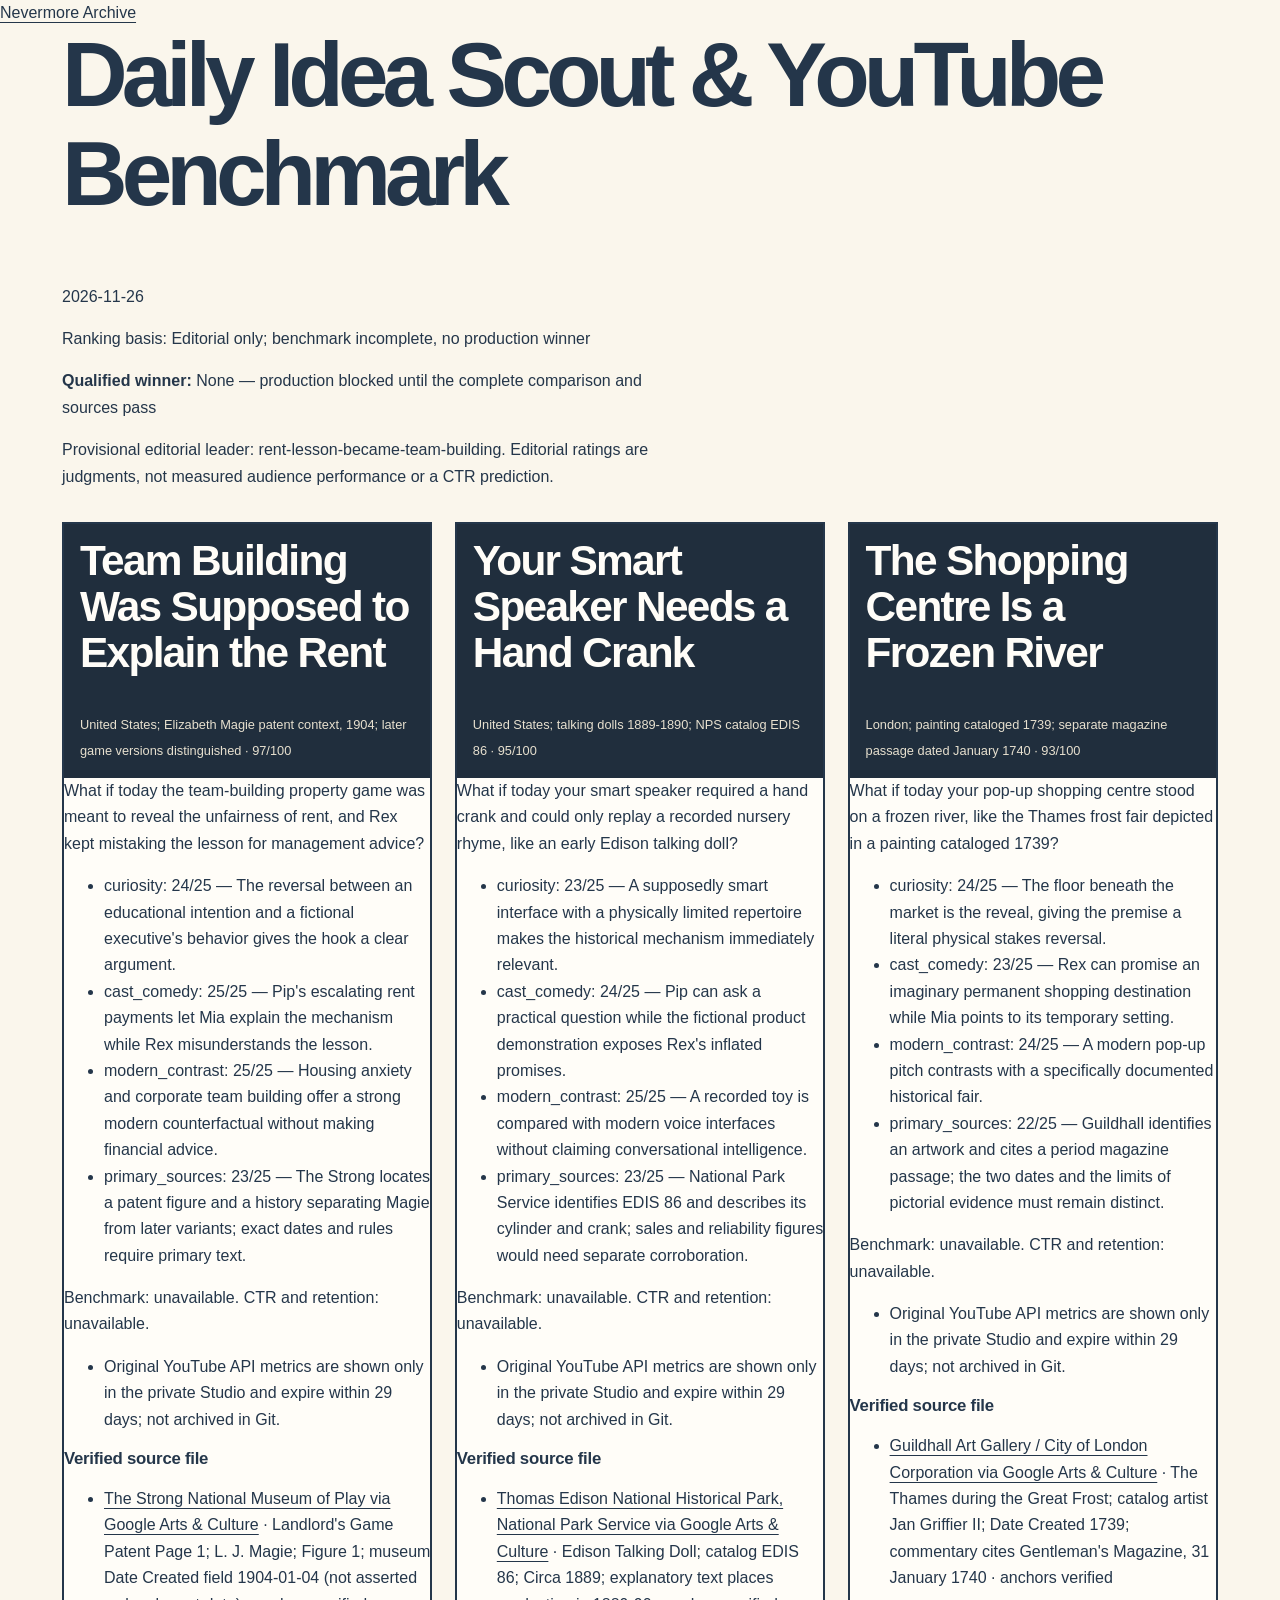
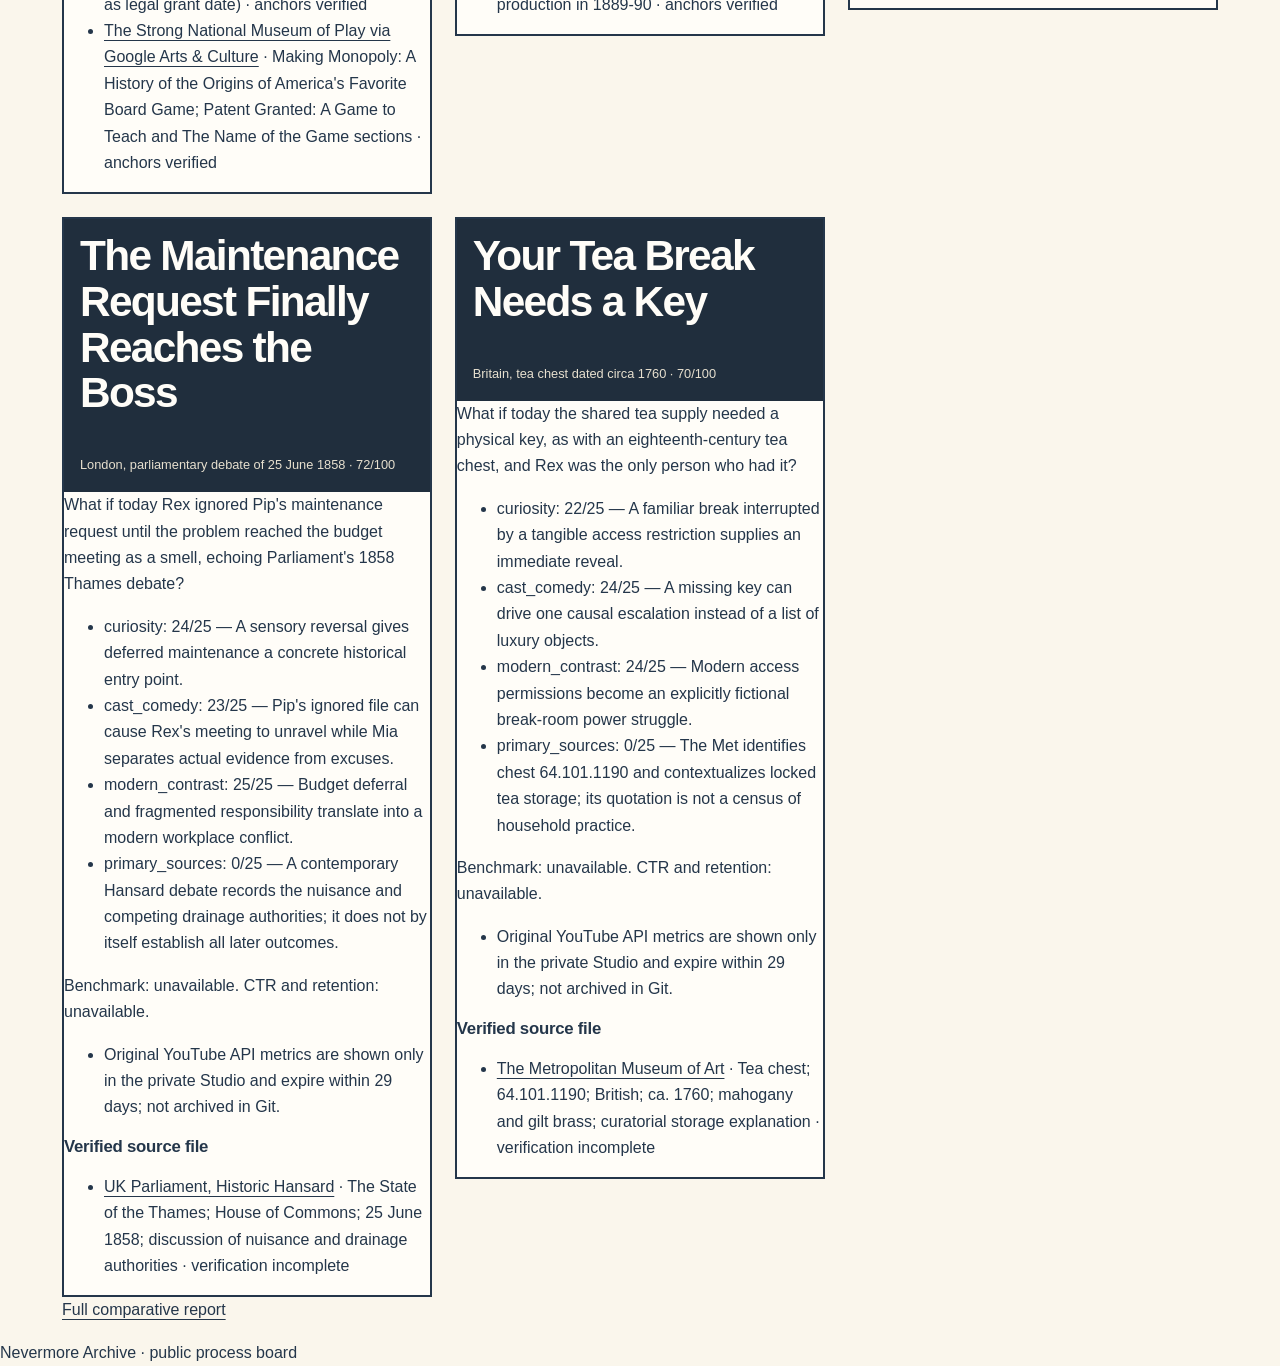
==== commit 9f515ec1: "Publish Nevermore Archive public process portal" ====
--- a/daily.html
+++ b/daily.html
@@ -1 +1 @@
-<!doctype html><html lang="en"><head><meta charset="utf-8"><meta name="viewport" content="width=device-width, initial-scale=1"><title>Daily Idea Scout · Nevermore Archive</title><link rel="stylesheet" href="styles.css"></head><body><header><a href="index.html">Nevermore Archive</a></header><main><h1>Daily Idea Scout &amp; YouTube Benchmark</h1><p>2026-11-25</p><p>Ranking basis: Editorial only; benchmark incomplete, no production winner</p><p><strong>Qualified winner:</strong> None — production blocked until the complete comparison and sources pass</p><p>Provisional editorial leader: celebrity-feed-printed-on-card. Editorial ratings are judgments, not measured audience performance or a CTR prediction.</p><div class="storyboard-panels"><article class="story-panel" id="celebrity-feed-printed-on-card"><header><h2>Your Celebrity Feed Arrives on Cardboard</h2><span>Britain, 1860s; Camille Silvy photograph of Adelina Patti identified as 1865 · 93/100</span></header><p>What if today following your favorite performer meant collecting a small mounted photographic card instead of refreshing a feed?</p><ul><li>curiosity: 23/25 — The physical feed reveal is grounded in a particular theatrical portrait rather than a generic nostalgia claim.</li><li>cast_comedy: 23/25 — Rex can invent a fictional subscription scheme while Mia separates a collectible portrait from actual celebrity access.</li><li>modern_contrast: 24/25 — Collecting and displaying performer photographs creates an immediate contrast with online following.</li><li>primary_sources: 23/25 — Victoria and Albert Museum identifies a Silvy portrait of Adelina Patti and explains the card format; sales totals and individual behavior remain unknown.</li></ul><p>Benchmark: unavailable. CTR and retention: unavailable.</p><ul><li>Original YouTube API metrics are shown only in the private Studio and expire within 29 days; not archived in Git.</li></ul><h3>Verified source file</h3><ul><li><a href="https://artsandculture.google.com/asset/guy-little-theatrical-photograph-silvy-camille-l%C3%A9on-louis/FgEMWv5aILSNcA?hl=en">Victoria and Albert Museum via Google Arts &amp; Culture</a> · Guy Little Theatrical Photograph; Camille Silvy; Adelina Patti as Linda, 1865; catalog range 1860/1869; Guy Little bequest · anchors verified</li></ul></article><article class="story-panel" id="beach-changing-room-on-wheels"><header><h2>Your Beach Changing Room Needs a Parking Space</h2><span>Britain; 1788 artwork and separate 1901 Great Yarmouth photographic context · 92/100</span></header><p>What if today a trip to the beach required a changing room on wheels that went towards the water with you, like a historical bathing machine?</p><ul><li>curiosity: 23/25 — An unexpectedly mobile room creates a specific visual reveal rather than a vague Victorian anecdote.</li><li>cast_comedy: 23/25 — A fictional parking dispute can escalate from Pip wanting a swim to Rex managing an entire wheeled room.</li><li>modern_contrast: 24/25 — Current beach convenience contrasts with a documented historical contraption.</li><li>primary_sources: 22/25 — A dated Yale artwork and a museum archive explanation are identified; neither establishes a universal legal requirement.</li></ul><p>Benchmark: unavailable. CTR and retention: unavailable.</p><ul><li>Original YouTube API metrics are shown only in the private Studio and expire within 29 days; not archived in Git.</li></ul><h3>Verified source file</h3><ul><li><a href="https://artsandculture.google.com/asset/bathing-machine-on-the-common-near-southsea-castle-john-nixon-ca-1760%E2%80%931818-british/mgE6ZT3ywfS6xg">Yale Center for British Art via Google Arts &amp; Culture</a> · John Nixon, Bathing Machine on the Common, near Southsea Castle; 1788; Paul Mellon Collection; asset mgE6ZT3ywfS6xg · anchors verified</li><li><a href="https://artsandculture.google.com/story/JAUhonXKHTwJKw">Time and Tide Museum via Google Arts &amp; Culture</a> · The Percy Trett Photographic Archive; Bathing Machines on the Beach, dated 1901-09-05; accompanying explanatory paragraph · anchors verified</li></ul></article><article class="story-panel" id="roman-soil-upgrade-before-dashboard"><header><h2>The Productivity Upgrade Is an Iron Blade</h2><span>Roman Britain; object catalog date 1-399 CE; Great Witcombe findspot · 84/100</span></header><p>What if today the productivity consultant offered Pip a Roman plough coulter instead of another farm dashboard, because the heavy soil needed a physical cut?</p><ul><li>curiosity: 19/25 — A physical mechanism supplies a useful payoff, although the hook is less surprising than the other candidates.</li><li>cast_comedy: 21/25 — The joke targets Rex&#x27;s abstract promises while Mia explains the actual order of operations.</li><li>modern_contrast: 22/25 — An imaginary software-sales pitch contrasts with a documented soil-working tool.</li><li>primary_sources: 22/25 — British Museum identifies coulter 1819,0313.1 and describes its action ahead of the plough-share; no numerical yield evidence is supplied.</li></ul><p>Benchmark: unavailable. CTR and retention: unavailable.</p><ul><li>Original YouTube API metrics are shown only in the private Studio and expire within 29 days; not archived in Git.</li></ul><h3>Verified source file</h3><ul><li><a href="https://artsandculture.google.com/asset/iron-plough-coulter/PwEkmJV3B0hjzg?hl=en">British Museum via Google Arts &amp; Culture</a> · Iron plough coulter; registration 1819,0313.1; Great Witcombe; Romano-British; date field 1/399 · anchors verified</li></ul></article><article class="story-panel" id="lion-shaped-handwashing-station"><header><h2>Your Hands Have an Appointment With a Lion</h2><span>Nuremberg, circa 1400; copper-alloy object · 69/100</span></header><p>What if today the handwashing station before lunch was a lion-shaped water vessel, like the aquamanile cataloged at The Met?</p><ul><li>curiosity: 22/25 — The reveal makes a mundane object surprisingly theatrical with an identifiable medieval source.</li><li>cast_comedy: 23/25 — Pip can mistake Rex&#x27;s prestige display for an elaborate management tool while Mia identifies its function.</li><li>modern_contrast: 24/25 — A familiar sink routine contrasts directly with a surviving handwashing vessel.</li><li>primary_sources: 0/25 — The Met identifies object 1994.244, material, approximate date and intended function; no mass-adoption claim is needed.</li></ul><p>Benchmark: unavailable. CTR and retention: unavailable.</p><ul><li>Original YouTube API metrics are shown only in the private Studio and expire within 29 days; not archived in Git.</li></ul><h3>Verified source file</h3><ul><li><a href="https://www.metmuseum.org/art/collection/search/469949">The Metropolitan Museum of Art</a> · Aquamanile in the Form of a Lion; 1994.244; Nuremberg; ca. 1400; The Cloisters Collection · verification incomplete</li></ul></article><article class="story-panel" id="pocket-globe-without-location-dot"><header><h2>Your Pocket Map Has No Location Dot</h2><span>Britain; John Bleuler globe dated 1824 in Science Museum interpretation · 67/100</span></header><p>What if today your pocket travel display was a miniature terrestrial globe with constellations inside its case, with no location dot to tell you where you were?</p><ul><li>curiosity: 21/25 — The reveal turns an assumed digital feature into a concrete missing capability on a real historical object type.</li><li>cast_comedy: 22/25 — Pip can attempt to use an educational object for navigation while Mia corrects Rex&#x27;s fictional product pitch.</li><li>modern_contrast: 24/25 — Pocket information before a smartphone provides a visual comparison without claiming equivalent functions.</li><li>primary_sources: 0/25 — Science Museum interpretation identifies Bleuler and 1824, but no standalone accession record or primary manual has been inspected.</li></ul><p>Benchmark: unavailable. CTR and retention: unavailable.</p><ul><li>Original YouTube API metrics are shown only in the private Studio and expire within 29 days; not archived in Git.</li></ul><h3>Verified source file</h3><ul><li><a href="https://artsandculture.google.com/story/vwUh46ysvZNWJw">Science Museum / Science Museum Group via Google Arts &amp; Culture</a> · Starry nights: astronomy in the popular imagination; Pocket terrestial globe, John Bleuler, 1824; explanatory pocket-globe paragraph · anchors verified</li></ul></article></div><p><a href="daily/latest.json">Full comparative report</a></p></main><footer>Nevermore Archive · public process board</footer></body></html>+<!doctype html><html lang="en"><head><meta charset="utf-8"><meta name="viewport" content="width=device-width, initial-scale=1"><title>Daily Idea Scout · Nevermore Archive</title><link rel="stylesheet" href="styles.css"></head><body><header><a href="index.html">Nevermore Archive</a></header><main><h1>Daily Idea Scout &amp; YouTube Benchmark</h1><p>2026-11-26</p><p>Ranking basis: Editorial only; benchmark incomplete, no production winner</p><p><strong>Qualified winner:</strong> None — production blocked until the complete comparison and sources pass</p><p>Provisional editorial leader: rent-lesson-became-team-building. Editorial ratings are judgments, not measured audience performance or a CTR prediction.</p><div class="storyboard-panels"><article class="story-panel" id="rent-lesson-became-team-building"><header><h2>Team Building Was Supposed to Explain the Rent</h2><span>United States; Elizabeth Magie patent context, 1904; later game versions distinguished · 97/100</span></header><p>What if today the team-building property game was meant to reveal the unfairness of rent, and Rex kept mistaking the lesson for management advice?</p><ul><li>curiosity: 24/25 — The reversal between an educational intention and a fictional executive&#x27;s behavior gives the hook a clear argument.</li><li>cast_comedy: 25/25 — Pip&#x27;s escalating rent payments let Mia explain the mechanism while Rex misunderstands the lesson.</li><li>modern_contrast: 25/25 — Housing anxiety and corporate team building offer a strong modern counterfactual without making financial advice.</li><li>primary_sources: 23/25 — The Strong locates a patent figure and a history separating Magie from later variants; exact dates and rules require primary text.</li></ul><p>Benchmark: unavailable. CTR and retention: unavailable.</p><ul><li>Original YouTube API metrics are shown only in the private Studio and expire within 29 days; not archived in Git.</li></ul><h3>Verified source file</h3><ul><li><a href="https://artsandculture.google.com/asset/landlord-s-game-patent-page-1-l-j-magie/pQHHnR2sWYFR6g?hl=en">The Strong National Museum of Play via Google Arts &amp; Culture</a> · Landlord&#x27;s Game Patent Page 1; L. J. Magie; Figure 1; museum Date Created field 1904-01-04 (not asserted as legal grant date) · anchors verified</li><li><a href="https://artsandculture.google.com/story/8wXRngw0ZZDFLQ?hl=en">The Strong National Museum of Play via Google Arts &amp; Culture</a> · Making Monopoly: A History of the Origins of America&#x27;s Favorite Board Game; Patent Granted: A Game to Teach and The Name of the Game sections · anchors verified</li></ul></article><article class="story-panel" id="hand-cranked-smart-speaker"><header><h2>Your Smart Speaker Needs a Hand Crank</h2><span>United States; talking dolls 1889-1890; NPS catalog EDIS 86 · 95/100</span></header><p>What if today your smart speaker required a hand crank and could only replay a recorded nursery rhyme, like an early Edison talking doll?</p><ul><li>curiosity: 23/25 — A supposedly smart interface with a physically limited repertoire makes the historical mechanism immediately relevant.</li><li>cast_comedy: 24/25 — Pip can ask a practical question while the fictional product demonstration exposes Rex&#x27;s inflated promises.</li><li>modern_contrast: 25/25 — A recorded toy is compared with modern voice interfaces without claiming conversational intelligence.</li><li>primary_sources: 23/25 — National Park Service identifies EDIS 86 and describes its cylinder and crank; sales and reliability figures would need separate corroboration.</li></ul><p>Benchmark: unavailable. CTR and retention: unavailable.</p><ul><li>Original YouTube API metrics are shown only in the private Studio and expire within 29 days; not archived in Git.</li></ul><h3>Verified source file</h3><ul><li><a href="https://artsandculture.google.com/asset/edison-talking-doll/gAEaMGvFIsrXLw">Thomas Edison National Historical Park, National Park Service via Google Arts &amp; Culture</a> · Edison Talking Doll; catalog EDIS 86; Circa 1889; explanatory text places production in 1889-90 · anchors verified</li></ul></article><article class="story-panel" id="shopping-centre-on-frozen-river"><header><h2>The Shopping Centre Is a Frozen River</h2><span>London; painting cataloged 1739; separate magazine passage dated January 1740 · 93/100</span></header><p>What if today your pop-up shopping centre stood on a frozen river, like the Thames frost fair depicted in a painting cataloged 1739?</p><ul><li>curiosity: 24/25 — The floor beneath the market is the reveal, giving the premise a literal physical stakes reversal.</li><li>cast_comedy: 23/25 — Rex can promise an imaginary permanent shopping destination while Mia points to its temporary setting.</li><li>modern_contrast: 24/25 — A modern pop-up pitch contrasts with a specifically documented historical fair.</li><li>primary_sources: 22/25 — Guildhall identifies an artwork and cites a period magazine passage; the two dates and the limits of pictorial evidence must remain distinct.</li></ul><p>Benchmark: unavailable. CTR and retention: unavailable.</p><ul><li>Original YouTube API metrics are shown only in the private Studio and expire within 29 days; not archived in Git.</li></ul><h3>Verified source file</h3><ul><li><a href="https://artsandculture.google.com/asset/the-thames-during-the-great-frost/9gHhv1IesHsDbg">Guildhall Art Gallery / City of London Corporation via Google Arts &amp; Culture</a> · The Thames during the Great Frost; catalog artist Jan Griffier II; Date Created 1739; commentary cites Gentleman&#x27;s Magazine, 31 January 1740 · anchors verified</li></ul></article><article class="story-panel" id="maintenance-budget-arrives-by-nose"><header><h2>The Maintenance Request Finally Reaches the Boss</h2><span>London, parliamentary debate of 25 June 1858 · 72/100</span></header><p>What if today Rex ignored Pip&#x27;s maintenance request until the problem reached the budget meeting as a smell, echoing Parliament&#x27;s 1858 Thames debate?</p><ul><li>curiosity: 24/25 — A sensory reversal gives deferred maintenance a concrete historical entry point.</li><li>cast_comedy: 23/25 — Pip&#x27;s ignored file can cause Rex&#x27;s meeting to unravel while Mia separates actual evidence from excuses.</li><li>modern_contrast: 25/25 — Budget deferral and fragmented responsibility translate into a modern workplace conflict.</li><li>primary_sources: 0/25 — A contemporary Hansard debate records the nuisance and competing drainage authorities; it does not by itself establish all later outcomes.</li></ul><p>Benchmark: unavailable. CTR and retention: unavailable.</p><ul><li>Original YouTube API metrics are shown only in the private Studio and expire within 29 days; not archived in Git.</li></ul><h3>Verified source file</h3><ul><li><a href="https://hansard.parliament.uk/commons/1858-06-25/debates/03e5dae5-90e7-4a3e-8c52-5375f27d4a25/TheStateOfTheThames">UK Parliament, Historic Hansard</a> · The State of the Thames; House of Commons; 25 June 1858; discussion of nuisance and drainage authorities · verification incomplete</li></ul></article><article class="story-panel" id="tea-break-needs-physical-key"><header><h2>Your Tea Break Needs a Key</h2><span>Britain, tea chest dated circa 1760 · 70/100</span></header><p>What if today the shared tea supply needed a physical key, as with an eighteenth-century tea chest, and Rex was the only person who had it?</p><ul><li>curiosity: 22/25 — A familiar break interrupted by a tangible access restriction supplies an immediate reveal.</li><li>cast_comedy: 24/25 — A missing key can drive one causal escalation instead of a list of luxury objects.</li><li>modern_contrast: 24/25 — Modern access permissions become an explicitly fictional break-room power struggle.</li><li>primary_sources: 0/25 — The Met identifies chest 64.101.1190 and contextualizes locked tea storage; its quotation is not a census of household practice.</li></ul><p>Benchmark: unavailable. CTR and retention: unavailable.</p><ul><li>Original YouTube API metrics are shown only in the private Studio and expire within 29 days; not archived in Git.</li></ul><h3>Verified source file</h3><ul><li><a href="https://www.metmuseum.org/art/collection/search/203880">The Metropolitan Museum of Art</a> · Tea chest; 64.101.1190; British; ca. 1760; mahogany and gilt brass; curatorial storage explanation · verification incomplete</li></ul></article></div><p><a href="daily/latest.json">Full comparative report</a></p></main><footer>Nevermore Archive · public process board</footer></body></html>
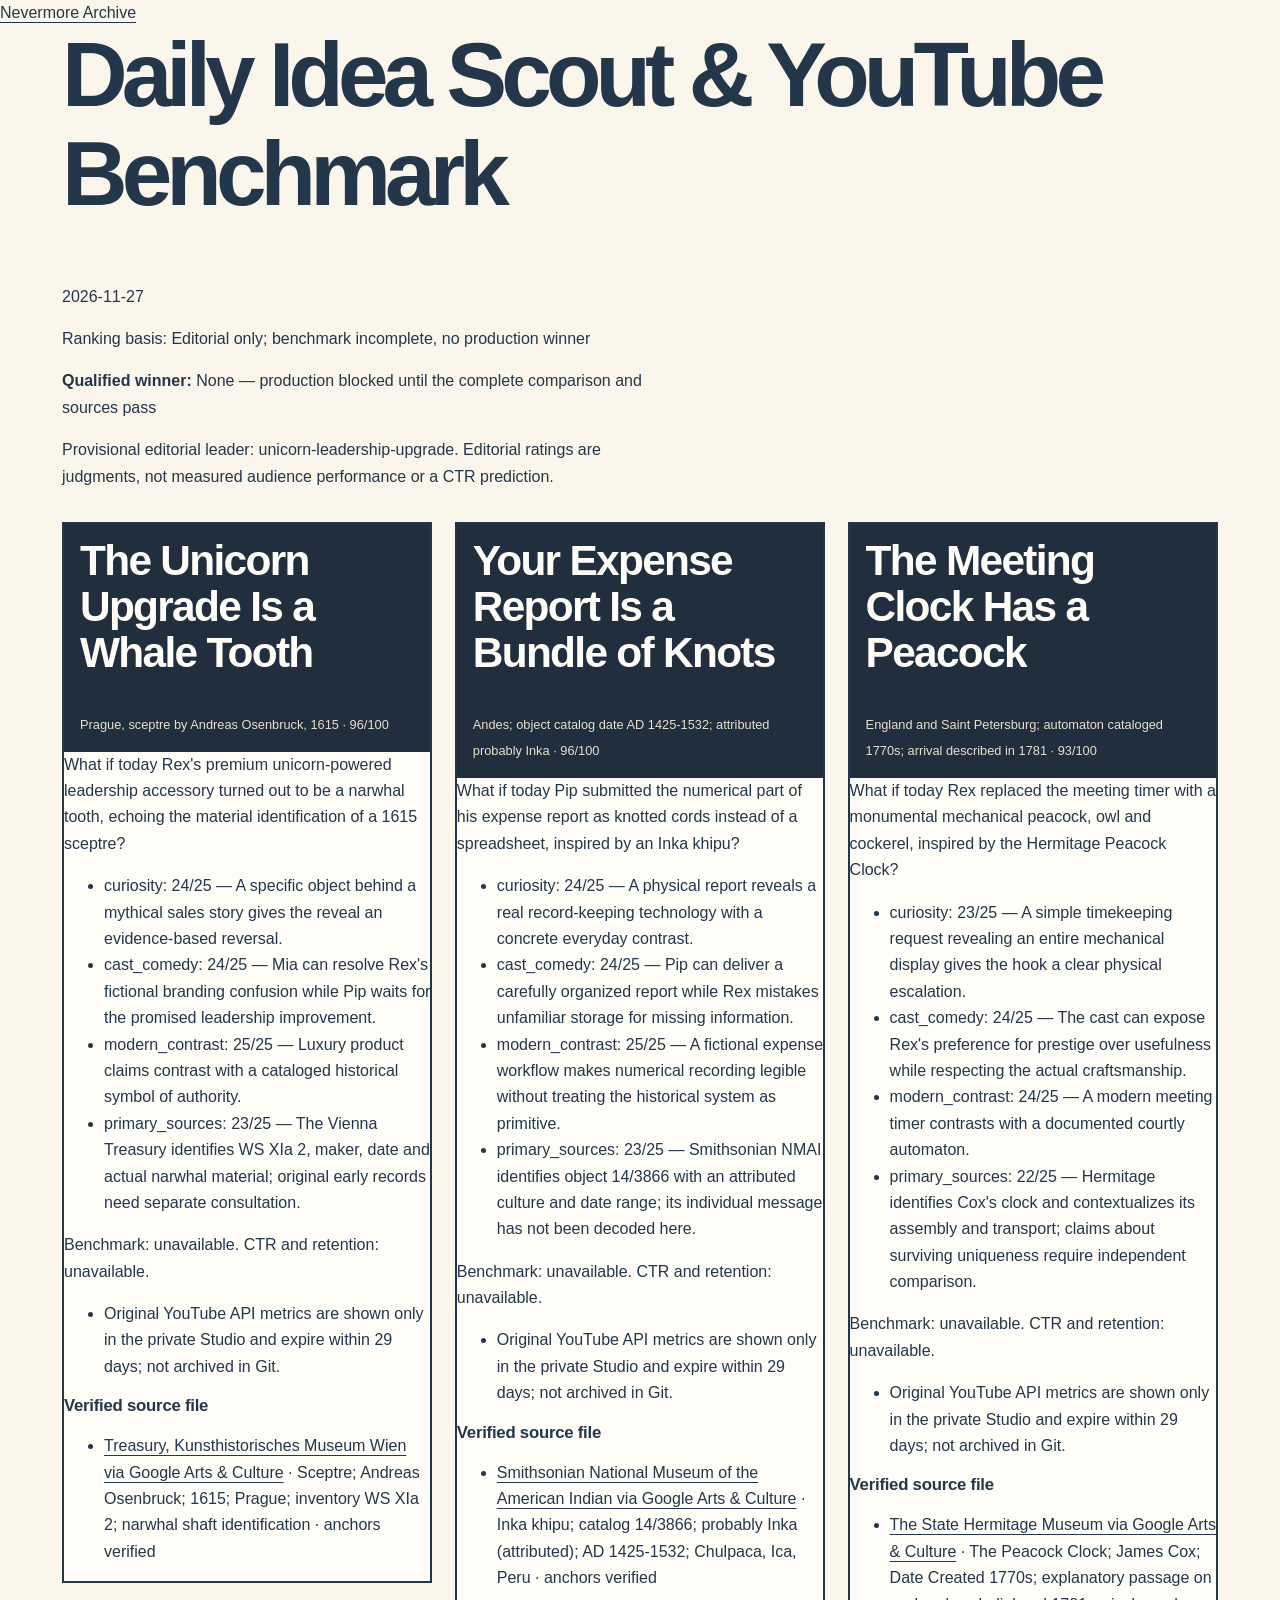
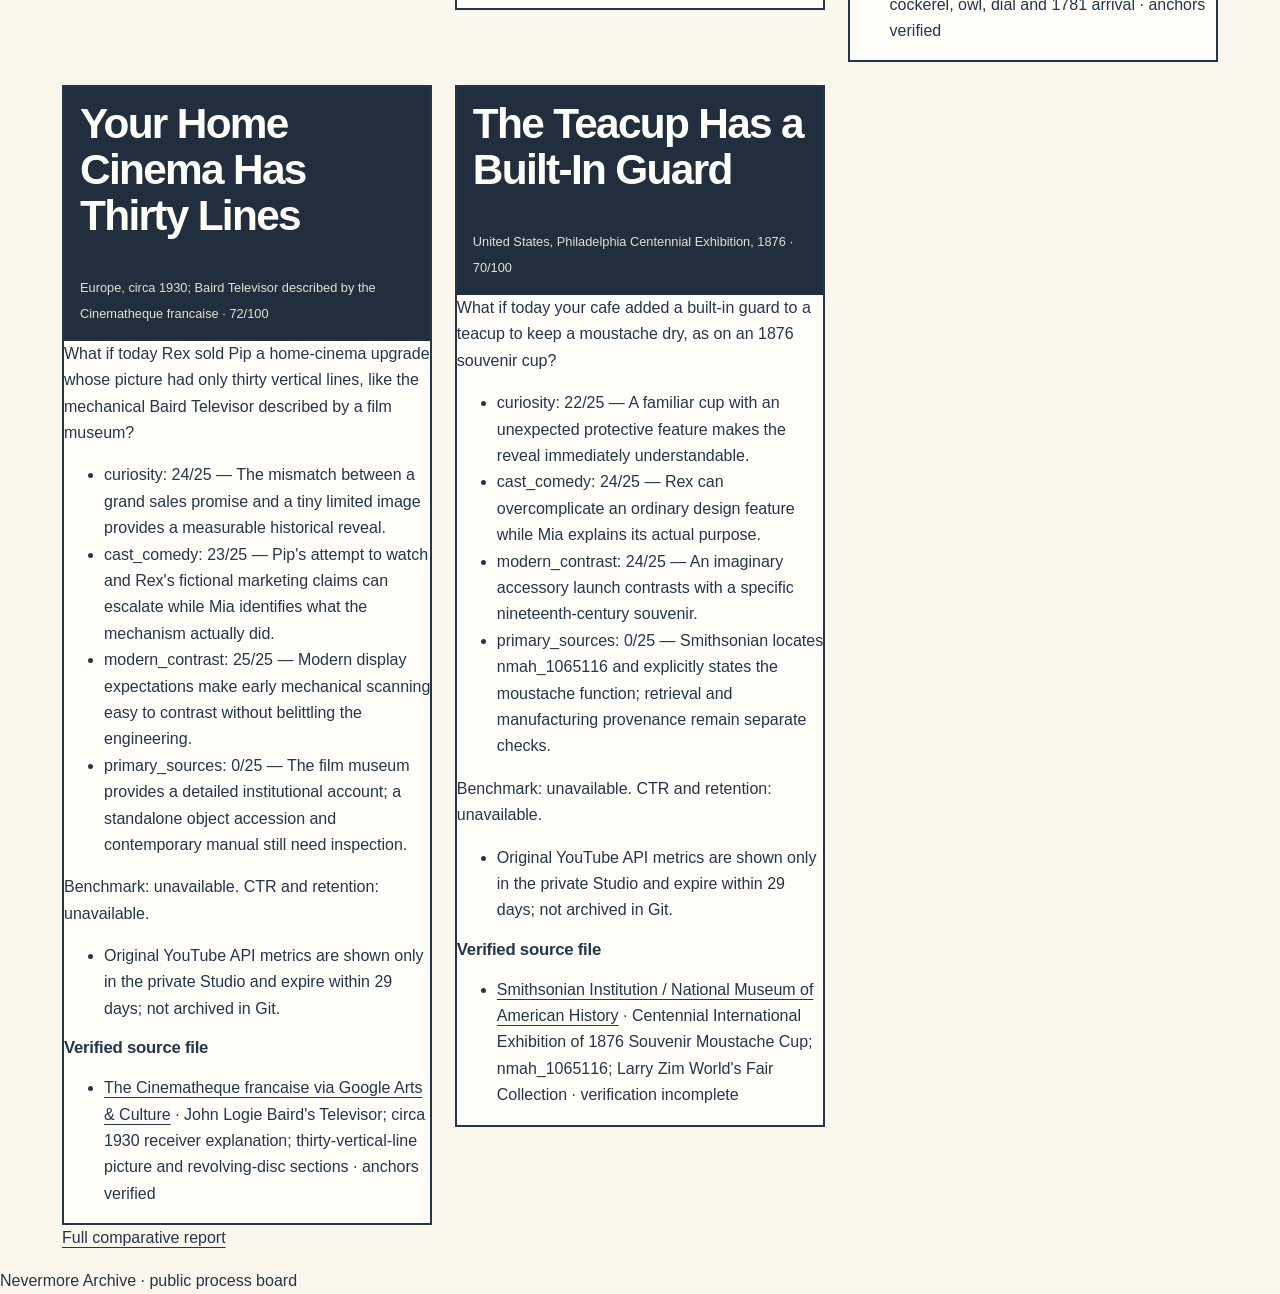
==== commit 0ebdbdaf: "Publish Nevermore Archive public process portal" ====
--- a/daily.html
+++ b/daily.html
@@ -1 +1 @@
-<!doctype html><html lang="en"><head><meta charset="utf-8"><meta name="viewport" content="width=device-width, initial-scale=1"><title>Daily Idea Scout · Nevermore Archive</title><link rel="stylesheet" href="styles.css"></head><body><header><a href="index.html">Nevermore Archive</a></header><main><h1>Daily Idea Scout &amp; YouTube Benchmark</h1><p>2026-11-26</p><p>Ranking basis: Editorial only; benchmark incomplete, no production winner</p><p><strong>Qualified winner:</strong> None — production blocked until the complete comparison and sources pass</p><p>Provisional editorial leader: rent-lesson-became-team-building. Editorial ratings are judgments, not measured audience performance or a CTR prediction.</p><div class="storyboard-panels"><article class="story-panel" id="rent-lesson-became-team-building"><header><h2>Team Building Was Supposed to Explain the Rent</h2><span>United States; Elizabeth Magie patent context, 1904; later game versions distinguished · 97/100</span></header><p>What if today the team-building property game was meant to reveal the unfairness of rent, and Rex kept mistaking the lesson for management advice?</p><ul><li>curiosity: 24/25 — The reversal between an educational intention and a fictional executive&#x27;s behavior gives the hook a clear argument.</li><li>cast_comedy: 25/25 — Pip&#x27;s escalating rent payments let Mia explain the mechanism while Rex misunderstands the lesson.</li><li>modern_contrast: 25/25 — Housing anxiety and corporate team building offer a strong modern counterfactual without making financial advice.</li><li>primary_sources: 23/25 — The Strong locates a patent figure and a history separating Magie from later variants; exact dates and rules require primary text.</li></ul><p>Benchmark: unavailable. CTR and retention: unavailable.</p><ul><li>Original YouTube API metrics are shown only in the private Studio and expire within 29 days; not archived in Git.</li></ul><h3>Verified source file</h3><ul><li><a href="https://artsandculture.google.com/asset/landlord-s-game-patent-page-1-l-j-magie/pQHHnR2sWYFR6g?hl=en">The Strong National Museum of Play via Google Arts &amp; Culture</a> · Landlord&#x27;s Game Patent Page 1; L. J. Magie; Figure 1; museum Date Created field 1904-01-04 (not asserted as legal grant date) · anchors verified</li><li><a href="https://artsandculture.google.com/story/8wXRngw0ZZDFLQ?hl=en">The Strong National Museum of Play via Google Arts &amp; Culture</a> · Making Monopoly: A History of the Origins of America&#x27;s Favorite Board Game; Patent Granted: A Game to Teach and The Name of the Game sections · anchors verified</li></ul></article><article class="story-panel" id="hand-cranked-smart-speaker"><header><h2>Your Smart Speaker Needs a Hand Crank</h2><span>United States; talking dolls 1889-1890; NPS catalog EDIS 86 · 95/100</span></header><p>What if today your smart speaker required a hand crank and could only replay a recorded nursery rhyme, like an early Edison talking doll?</p><ul><li>curiosity: 23/25 — A supposedly smart interface with a physically limited repertoire makes the historical mechanism immediately relevant.</li><li>cast_comedy: 24/25 — Pip can ask a practical question while the fictional product demonstration exposes Rex&#x27;s inflated promises.</li><li>modern_contrast: 25/25 — A recorded toy is compared with modern voice interfaces without claiming conversational intelligence.</li><li>primary_sources: 23/25 — National Park Service identifies EDIS 86 and describes its cylinder and crank; sales and reliability figures would need separate corroboration.</li></ul><p>Benchmark: unavailable. CTR and retention: unavailable.</p><ul><li>Original YouTube API metrics are shown only in the private Studio and expire within 29 days; not archived in Git.</li></ul><h3>Verified source file</h3><ul><li><a href="https://artsandculture.google.com/asset/edison-talking-doll/gAEaMGvFIsrXLw">Thomas Edison National Historical Park, National Park Service via Google Arts &amp; Culture</a> · Edison Talking Doll; catalog EDIS 86; Circa 1889; explanatory text places production in 1889-90 · anchors verified</li></ul></article><article class="story-panel" id="shopping-centre-on-frozen-river"><header><h2>The Shopping Centre Is a Frozen River</h2><span>London; painting cataloged 1739; separate magazine passage dated January 1740 · 93/100</span></header><p>What if today your pop-up shopping centre stood on a frozen river, like the Thames frost fair depicted in a painting cataloged 1739?</p><ul><li>curiosity: 24/25 — The floor beneath the market is the reveal, giving the premise a literal physical stakes reversal.</li><li>cast_comedy: 23/25 — Rex can promise an imaginary permanent shopping destination while Mia points to its temporary setting.</li><li>modern_contrast: 24/25 — A modern pop-up pitch contrasts with a specifically documented historical fair.</li><li>primary_sources: 22/25 — Guildhall identifies an artwork and cites a period magazine passage; the two dates and the limits of pictorial evidence must remain distinct.</li></ul><p>Benchmark: unavailable. CTR and retention: unavailable.</p><ul><li>Original YouTube API metrics are shown only in the private Studio and expire within 29 days; not archived in Git.</li></ul><h3>Verified source file</h3><ul><li><a href="https://artsandculture.google.com/asset/the-thames-during-the-great-frost/9gHhv1IesHsDbg">Guildhall Art Gallery / City of London Corporation via Google Arts &amp; Culture</a> · The Thames during the Great Frost; catalog artist Jan Griffier II; Date Created 1739; commentary cites Gentleman&#x27;s Magazine, 31 January 1740 · anchors verified</li></ul></article><article class="story-panel" id="maintenance-budget-arrives-by-nose"><header><h2>The Maintenance Request Finally Reaches the Boss</h2><span>London, parliamentary debate of 25 June 1858 · 72/100</span></header><p>What if today Rex ignored Pip&#x27;s maintenance request until the problem reached the budget meeting as a smell, echoing Parliament&#x27;s 1858 Thames debate?</p><ul><li>curiosity: 24/25 — A sensory reversal gives deferred maintenance a concrete historical entry point.</li><li>cast_comedy: 23/25 — Pip&#x27;s ignored file can cause Rex&#x27;s meeting to unravel while Mia separates actual evidence from excuses.</li><li>modern_contrast: 25/25 — Budget deferral and fragmented responsibility translate into a modern workplace conflict.</li><li>primary_sources: 0/25 — A contemporary Hansard debate records the nuisance and competing drainage authorities; it does not by itself establish all later outcomes.</li></ul><p>Benchmark: unavailable. CTR and retention: unavailable.</p><ul><li>Original YouTube API metrics are shown only in the private Studio and expire within 29 days; not archived in Git.</li></ul><h3>Verified source file</h3><ul><li><a href="https://hansard.parliament.uk/commons/1858-06-25/debates/03e5dae5-90e7-4a3e-8c52-5375f27d4a25/TheStateOfTheThames">UK Parliament, Historic Hansard</a> · The State of the Thames; House of Commons; 25 June 1858; discussion of nuisance and drainage authorities · verification incomplete</li></ul></article><article class="story-panel" id="tea-break-needs-physical-key"><header><h2>Your Tea Break Needs a Key</h2><span>Britain, tea chest dated circa 1760 · 70/100</span></header><p>What if today the shared tea supply needed a physical key, as with an eighteenth-century tea chest, and Rex was the only person who had it?</p><ul><li>curiosity: 22/25 — A familiar break interrupted by a tangible access restriction supplies an immediate reveal.</li><li>cast_comedy: 24/25 — A missing key can drive one causal escalation instead of a list of luxury objects.</li><li>modern_contrast: 24/25 — Modern access permissions become an explicitly fictional break-room power struggle.</li><li>primary_sources: 0/25 — The Met identifies chest 64.101.1190 and contextualizes locked tea storage; its quotation is not a census of household practice.</li></ul><p>Benchmark: unavailable. CTR and retention: unavailable.</p><ul><li>Original YouTube API metrics are shown only in the private Studio and expire within 29 days; not archived in Git.</li></ul><h3>Verified source file</h3><ul><li><a href="https://www.metmuseum.org/art/collection/search/203880">The Metropolitan Museum of Art</a> · Tea chest; 64.101.1190; British; ca. 1760; mahogany and gilt brass; curatorial storage explanation · verification incomplete</li></ul></article></div><p><a href="daily/latest.json">Full comparative report</a></p></main><footer>Nevermore Archive · public process board</footer></body></html>+<!doctype html><html lang="en"><head><meta charset="utf-8"><meta name="viewport" content="width=device-width, initial-scale=1"><title>Daily Idea Scout · Nevermore Archive</title><link rel="stylesheet" href="styles.css"></head><body><header><a href="index.html">Nevermore Archive</a></header><main><h1>Daily Idea Scout &amp; YouTube Benchmark</h1><p>2026-11-27</p><p>Ranking basis: Editorial only; benchmark incomplete, no production winner</p><p><strong>Qualified winner:</strong> None — production blocked until the complete comparison and sources pass</p><p>Provisional editorial leader: unicorn-leadership-upgrade. Editorial ratings are judgments, not measured audience performance or a CTR prediction.</p><div class="storyboard-panels"><article class="story-panel" id="unicorn-leadership-upgrade"><header><h2>The Unicorn Upgrade Is a Whale Tooth</h2><span>Prague, sceptre by Andreas Osenbruck, 1615 · 96/100</span></header><p>What if today Rex&#x27;s premium unicorn-powered leadership accessory turned out to be a narwhal tooth, echoing the material identification of a 1615 sceptre?</p><ul><li>curiosity: 24/25 — A specific object behind a mythical sales story gives the reveal an evidence-based reversal.</li><li>cast_comedy: 24/25 — Mia can resolve Rex&#x27;s fictional branding confusion while Pip waits for the promised leadership improvement.</li><li>modern_contrast: 25/25 — Luxury product claims contrast with a cataloged historical symbol of authority.</li><li>primary_sources: 23/25 — The Vienna Treasury identifies WS XIa 2, maker, date and actual narwhal material; original early records need separate consultation.</li></ul><p>Benchmark: unavailable. CTR and retention: unavailable.</p><ul><li>Original YouTube API metrics are shown only in the private Studio and expire within 29 days; not archived in Git.</li></ul><h3>Verified source file</h3><ul><li><a href="https://artsandculture.google.com/asset/sceptre/DgFIvTi36arw6A">Treasury, Kunsthistorisches Museum Wien via Google Arts &amp; Culture</a> · Sceptre; Andreas Osenbruck; 1615; Prague; inventory WS XIa 2; narwhal shaft identification · anchors verified</li></ul></article><article class="story-panel" id="knotted-expense-report"><header><h2>Your Expense Report Is a Bundle of Knots</h2><span>Andes; object catalog date AD 1425-1532; attributed probably Inka · 96/100</span></header><p>What if today Pip submitted the numerical part of his expense report as knotted cords instead of a spreadsheet, inspired by an Inka khipu?</p><ul><li>curiosity: 24/25 — A physical report reveals a real record-keeping technology with a concrete everyday contrast.</li><li>cast_comedy: 24/25 — Pip can deliver a carefully organized report while Rex mistakes unfamiliar storage for missing information.</li><li>modern_contrast: 25/25 — A fictional expense workflow makes numerical recording legible without treating the historical system as primitive.</li><li>primary_sources: 23/25 — Smithsonian NMAI identifies object 14/3866 with an attributed culture and date range; its individual message has not been decoded here.</li></ul><p>Benchmark: unavailable. CTR and retention: unavailable.</p><ul><li>Original YouTube API metrics are shown only in the private Studio and expire within 29 days; not archived in Git.</li></ul><h3>Verified source file</h3><ul><li><a href="https://artsandculture.google.com/asset/inka-khipu-0100/wgG-_5gYoWL05w">Smithsonian National Museum of the American Indian via Google Arts &amp; Culture</a> · Inka khipu; catalog 14/3866; probably Inka (attributed); AD 1425-1532; Chulpaca, Ica, Peru · anchors verified</li></ul></article><article class="story-panel" id="peacock-meeting-clock"><header><h2>The Meeting Clock Has a Peacock</h2><span>England and Saint Petersburg; automaton cataloged 1770s; arrival described in 1781 · 93/100</span></header><p>What if today Rex replaced the meeting timer with a monumental mechanical peacock, owl and cockerel, inspired by the Hermitage Peacock Clock?</p><ul><li>curiosity: 23/25 — A simple timekeeping request revealing an entire mechanical display gives the hook a clear physical escalation.</li><li>cast_comedy: 24/25 — The cast can expose Rex&#x27;s preference for prestige over usefulness while respecting the actual craftsmanship.</li><li>modern_contrast: 24/25 — A modern meeting timer contrasts with a documented courtly automaton.</li><li>primary_sources: 22/25 — Hermitage identifies Cox&#x27;s clock and contextualizes its assembly and transport; claims about surviving uniqueness require independent comparison.</li></ul><p>Benchmark: unavailable. CTR and retention: unavailable.</p><ul><li>Original YouTube API metrics are shown only in the private Studio and expire within 29 days; not archived in Git.</li></ul><h3>Verified source file</h3><ul><li><a href="https://artsandculture.google.com/asset/the-peacock-clock-james-cox/MwHh2POEjQax9g">The State Hermitage Museum via Google Arts &amp; Culture</a> · The Peacock Clock; James Cox; Date Created 1770s; explanatory passage on cockerel, owl, dial and 1781 arrival · anchors verified</li></ul></article><article class="story-panel" id="thirty-line-home-cinema"><header><h2>Your Home Cinema Has Thirty Lines</h2><span>Europe, circa 1930; Baird Televisor described by the Cinematheque francaise · 72/100</span></header><p>What if today Rex sold Pip a home-cinema upgrade whose picture had only thirty vertical lines, like the mechanical Baird Televisor described by a film museum?</p><ul><li>curiosity: 24/25 — The mismatch between a grand sales promise and a tiny limited image provides a measurable historical reveal.</li><li>cast_comedy: 23/25 — Pip&#x27;s attempt to watch and Rex&#x27;s fictional marketing claims can escalate while Mia identifies what the mechanism actually did.</li><li>modern_contrast: 25/25 — Modern display expectations make early mechanical scanning easy to contrast without belittling the engineering.</li><li>primary_sources: 0/25 — The film museum provides a detailed institutional account; a standalone object accession and contemporary manual still need inspection.</li></ul><p>Benchmark: unavailable. CTR and retention: unavailable.</p><ul><li>Original YouTube API metrics are shown only in the private Studio and expire within 29 days; not archived in Git.</li></ul><h3>Verified source file</h3><ul><li><a href="https://artsandculture.google.com/story/yAVRJNaRciGXKA">The Cinematheque francaise via Google Arts &amp; Culture</a> · John Logie Baird&#x27;s Televisor; circa 1930 receiver explanation; thirty-vertical-line picture and revolving-disc sections · anchors verified</li></ul></article><article class="story-panel" id="tea-cup-with-moustache-guard"><header><h2>The Teacup Has a Built-In Guard</h2><span>United States, Philadelphia Centennial Exhibition, 1876 · 70/100</span></header><p>What if today your cafe added a built-in guard to a teacup to keep a moustache dry, as on an 1876 souvenir cup?</p><ul><li>curiosity: 22/25 — A familiar cup with an unexpected protective feature makes the reveal immediately understandable.</li><li>cast_comedy: 24/25 — Rex can overcomplicate an ordinary design feature while Mia explains its actual purpose.</li><li>modern_contrast: 24/25 — An imaginary accessory launch contrasts with a specific nineteenth-century souvenir.</li><li>primary_sources: 0/25 — Smithsonian locates nmah_1065116 and explicitly states the moustache function; retrieval and manufacturing provenance remain separate checks.</li></ul><p>Benchmark: unavailable. CTR and retention: unavailable.</p><ul><li>Original YouTube API metrics are shown only in the private Studio and expire within 29 days; not archived in Git.</li></ul><h3>Verified source file</h3><ul><li><a href="https://www.si.edu/object/centennial-international-exhibition-1876-souvenir-moustache-cup%3Anmah_1065116">Smithsonian Institution / National Museum of American History</a> · Centennial International Exhibition of 1876 Souvenir Moustache Cup; nmah_1065116; Larry Zim World&#x27;s Fair Collection · verification incomplete</li></ul></article></div><p><a href="daily/latest.json">Full comparative report</a></p></main><footer>Nevermore Archive · public process board</footer></body></html>
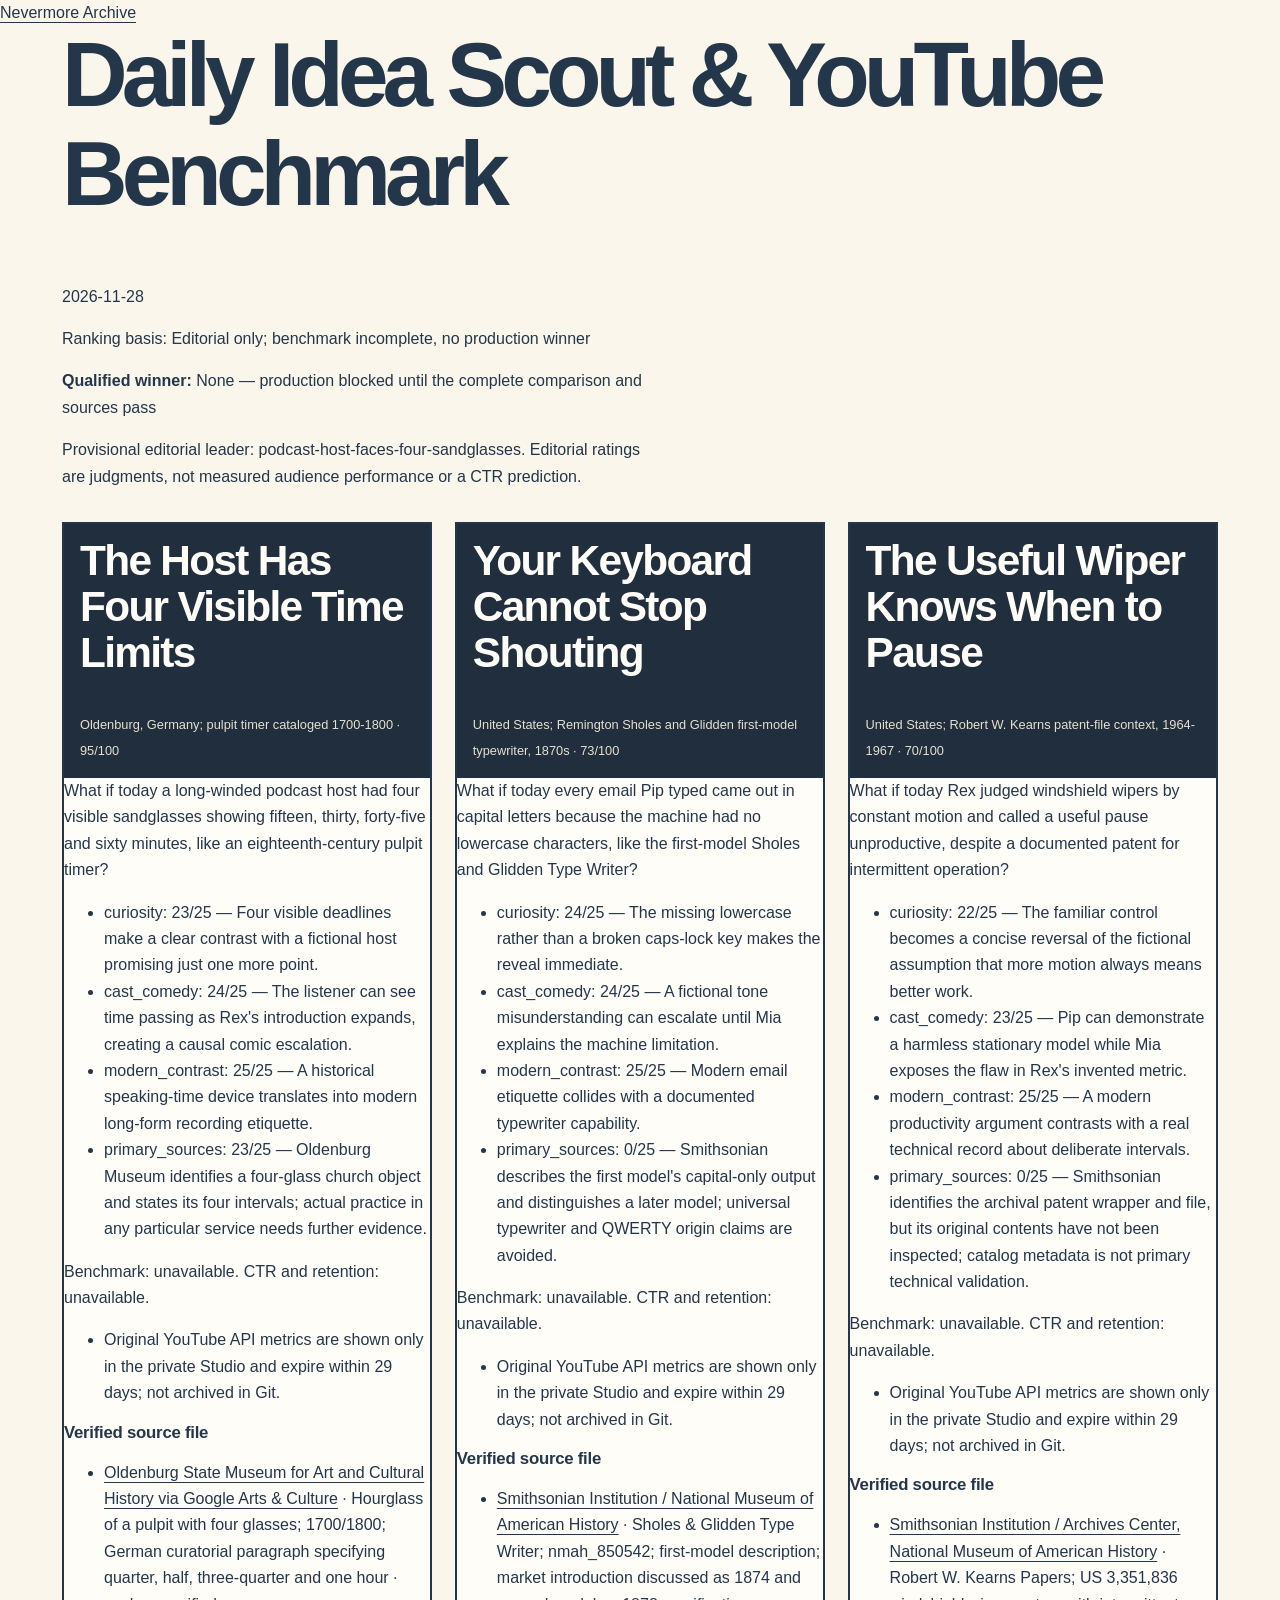
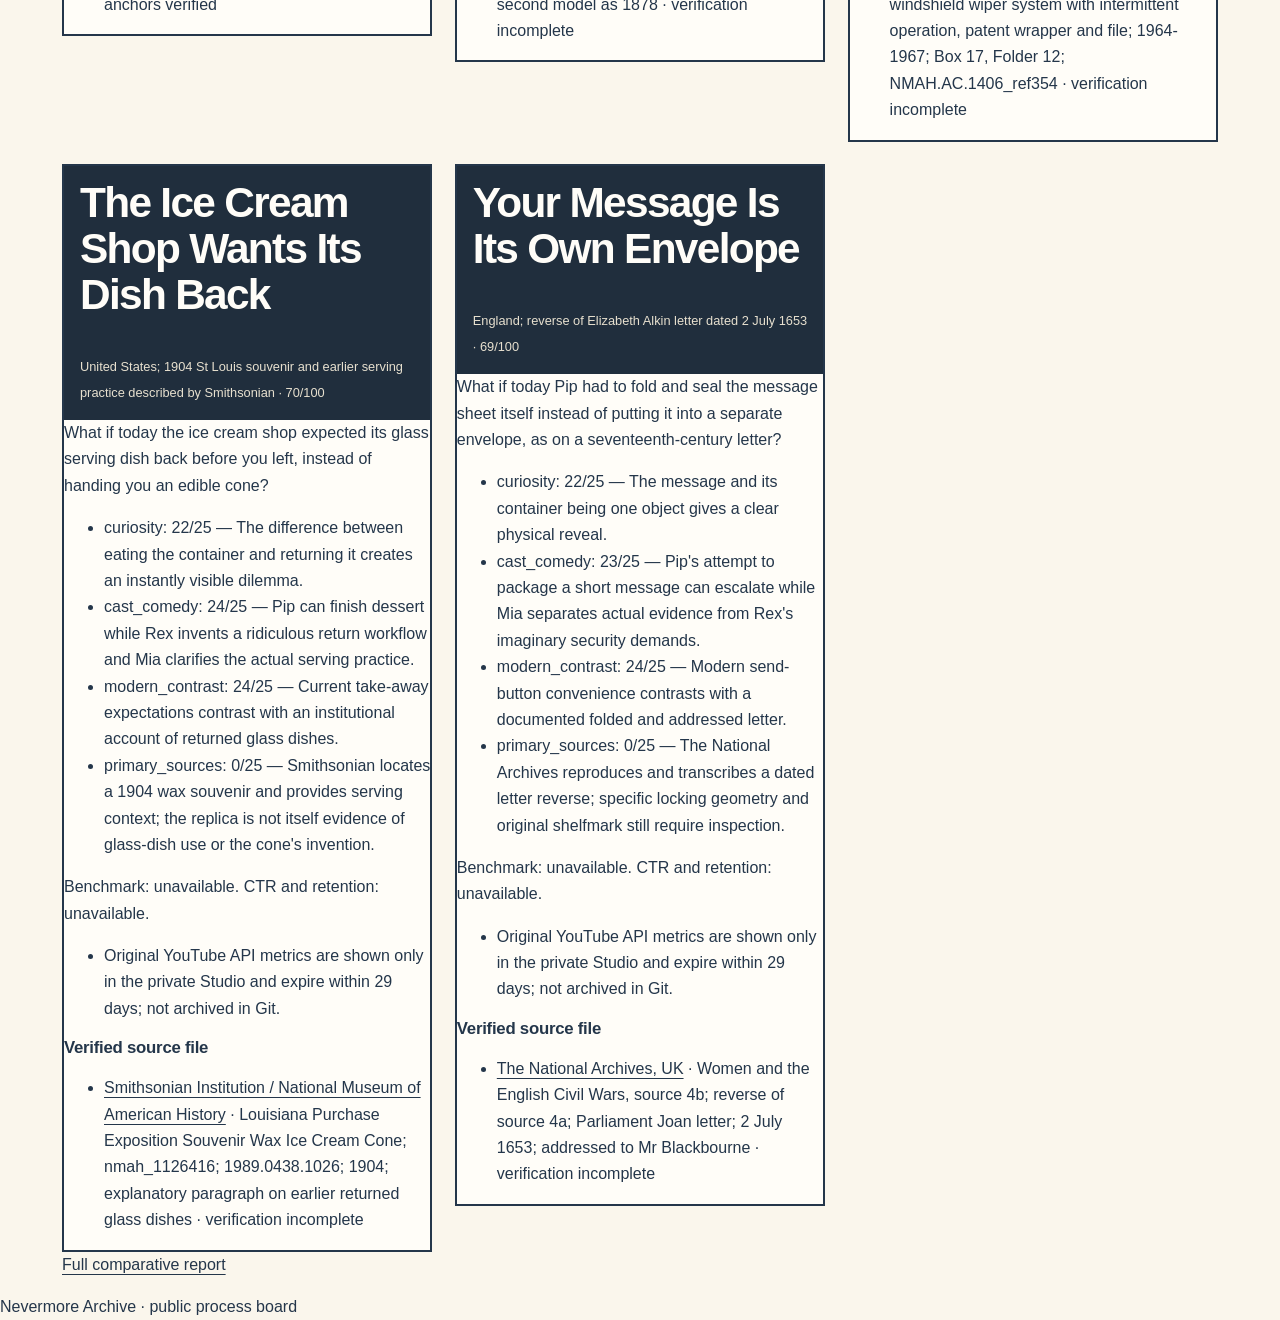
==== commit be72b5d8: "Publish Nevermore Archive public process portal" ====
--- a/daily.html
+++ b/daily.html
@@ -1 +1 @@
-<!doctype html><html lang="en"><head><meta charset="utf-8"><meta name="viewport" content="width=device-width, initial-scale=1"><title>Daily Idea Scout · Nevermore Archive</title><link rel="stylesheet" href="styles.css"></head><body><header><a href="index.html">Nevermore Archive</a></header><main><h1>Daily Idea Scout &amp; YouTube Benchmark</h1><p>2026-11-27</p><p>Ranking basis: Editorial only; benchmark incomplete, no production winner</p><p><strong>Qualified winner:</strong> None — production blocked until the complete comparison and sources pass</p><p>Provisional editorial leader: unicorn-leadership-upgrade. Editorial ratings are judgments, not measured audience performance or a CTR prediction.</p><div class="storyboard-panels"><article class="story-panel" id="unicorn-leadership-upgrade"><header><h2>The Unicorn Upgrade Is a Whale Tooth</h2><span>Prague, sceptre by Andreas Osenbruck, 1615 · 96/100</span></header><p>What if today Rex&#x27;s premium unicorn-powered leadership accessory turned out to be a narwhal tooth, echoing the material identification of a 1615 sceptre?</p><ul><li>curiosity: 24/25 — A specific object behind a mythical sales story gives the reveal an evidence-based reversal.</li><li>cast_comedy: 24/25 — Mia can resolve Rex&#x27;s fictional branding confusion while Pip waits for the promised leadership improvement.</li><li>modern_contrast: 25/25 — Luxury product claims contrast with a cataloged historical symbol of authority.</li><li>primary_sources: 23/25 — The Vienna Treasury identifies WS XIa 2, maker, date and actual narwhal material; original early records need separate consultation.</li></ul><p>Benchmark: unavailable. CTR and retention: unavailable.</p><ul><li>Original YouTube API metrics are shown only in the private Studio and expire within 29 days; not archived in Git.</li></ul><h3>Verified source file</h3><ul><li><a href="https://artsandculture.google.com/asset/sceptre/DgFIvTi36arw6A">Treasury, Kunsthistorisches Museum Wien via Google Arts &amp; Culture</a> · Sceptre; Andreas Osenbruck; 1615; Prague; inventory WS XIa 2; narwhal shaft identification · anchors verified</li></ul></article><article class="story-panel" id="knotted-expense-report"><header><h2>Your Expense Report Is a Bundle of Knots</h2><span>Andes; object catalog date AD 1425-1532; attributed probably Inka · 96/100</span></header><p>What if today Pip submitted the numerical part of his expense report as knotted cords instead of a spreadsheet, inspired by an Inka khipu?</p><ul><li>curiosity: 24/25 — A physical report reveals a real record-keeping technology with a concrete everyday contrast.</li><li>cast_comedy: 24/25 — Pip can deliver a carefully organized report while Rex mistakes unfamiliar storage for missing information.</li><li>modern_contrast: 25/25 — A fictional expense workflow makes numerical recording legible without treating the historical system as primitive.</li><li>primary_sources: 23/25 — Smithsonian NMAI identifies object 14/3866 with an attributed culture and date range; its individual message has not been decoded here.</li></ul><p>Benchmark: unavailable. CTR and retention: unavailable.</p><ul><li>Original YouTube API metrics are shown only in the private Studio and expire within 29 days; not archived in Git.</li></ul><h3>Verified source file</h3><ul><li><a href="https://artsandculture.google.com/asset/inka-khipu-0100/wgG-_5gYoWL05w">Smithsonian National Museum of the American Indian via Google Arts &amp; Culture</a> · Inka khipu; catalog 14/3866; probably Inka (attributed); AD 1425-1532; Chulpaca, Ica, Peru · anchors verified</li></ul></article><article class="story-panel" id="peacock-meeting-clock"><header><h2>The Meeting Clock Has a Peacock</h2><span>England and Saint Petersburg; automaton cataloged 1770s; arrival described in 1781 · 93/100</span></header><p>What if today Rex replaced the meeting timer with a monumental mechanical peacock, owl and cockerel, inspired by the Hermitage Peacock Clock?</p><ul><li>curiosity: 23/25 — A simple timekeeping request revealing an entire mechanical display gives the hook a clear physical escalation.</li><li>cast_comedy: 24/25 — The cast can expose Rex&#x27;s preference for prestige over usefulness while respecting the actual craftsmanship.</li><li>modern_contrast: 24/25 — A modern meeting timer contrasts with a documented courtly automaton.</li><li>primary_sources: 22/25 — Hermitage identifies Cox&#x27;s clock and contextualizes its assembly and transport; claims about surviving uniqueness require independent comparison.</li></ul><p>Benchmark: unavailable. CTR and retention: unavailable.</p><ul><li>Original YouTube API metrics are shown only in the private Studio and expire within 29 days; not archived in Git.</li></ul><h3>Verified source file</h3><ul><li><a href="https://artsandculture.google.com/asset/the-peacock-clock-james-cox/MwHh2POEjQax9g">The State Hermitage Museum via Google Arts &amp; Culture</a> · The Peacock Clock; James Cox; Date Created 1770s; explanatory passage on cockerel, owl, dial and 1781 arrival · anchors verified</li></ul></article><article class="story-panel" id="thirty-line-home-cinema"><header><h2>Your Home Cinema Has Thirty Lines</h2><span>Europe, circa 1930; Baird Televisor described by the Cinematheque francaise · 72/100</span></header><p>What if today Rex sold Pip a home-cinema upgrade whose picture had only thirty vertical lines, like the mechanical Baird Televisor described by a film museum?</p><ul><li>curiosity: 24/25 — The mismatch between a grand sales promise and a tiny limited image provides a measurable historical reveal.</li><li>cast_comedy: 23/25 — Pip&#x27;s attempt to watch and Rex&#x27;s fictional marketing claims can escalate while Mia identifies what the mechanism actually did.</li><li>modern_contrast: 25/25 — Modern display expectations make early mechanical scanning easy to contrast without belittling the engineering.</li><li>primary_sources: 0/25 — The film museum provides a detailed institutional account; a standalone object accession and contemporary manual still need inspection.</li></ul><p>Benchmark: unavailable. CTR and retention: unavailable.</p><ul><li>Original YouTube API metrics are shown only in the private Studio and expire within 29 days; not archived in Git.</li></ul><h3>Verified source file</h3><ul><li><a href="https://artsandculture.google.com/story/yAVRJNaRciGXKA">The Cinematheque francaise via Google Arts &amp; Culture</a> · John Logie Baird&#x27;s Televisor; circa 1930 receiver explanation; thirty-vertical-line picture and revolving-disc sections · anchors verified</li></ul></article><article class="story-panel" id="tea-cup-with-moustache-guard"><header><h2>The Teacup Has a Built-In Guard</h2><span>United States, Philadelphia Centennial Exhibition, 1876 · 70/100</span></header><p>What if today your cafe added a built-in guard to a teacup to keep a moustache dry, as on an 1876 souvenir cup?</p><ul><li>curiosity: 22/25 — A familiar cup with an unexpected protective feature makes the reveal immediately understandable.</li><li>cast_comedy: 24/25 — Rex can overcomplicate an ordinary design feature while Mia explains its actual purpose.</li><li>modern_contrast: 24/25 — An imaginary accessory launch contrasts with a specific nineteenth-century souvenir.</li><li>primary_sources: 0/25 — Smithsonian locates nmah_1065116 and explicitly states the moustache function; retrieval and manufacturing provenance remain separate checks.</li></ul><p>Benchmark: unavailable. CTR and retention: unavailable.</p><ul><li>Original YouTube API metrics are shown only in the private Studio and expire within 29 days; not archived in Git.</li></ul><h3>Verified source file</h3><ul><li><a href="https://www.si.edu/object/centennial-international-exhibition-1876-souvenir-moustache-cup%3Anmah_1065116">Smithsonian Institution / National Museum of American History</a> · Centennial International Exhibition of 1876 Souvenir Moustache Cup; nmah_1065116; Larry Zim World&#x27;s Fair Collection · verification incomplete</li></ul></article></div><p><a href="daily/latest.json">Full comparative report</a></p></main><footer>Nevermore Archive · public process board</footer></body></html>+<!doctype html><html lang="en"><head><meta charset="utf-8"><meta name="viewport" content="width=device-width, initial-scale=1"><title>Daily Idea Scout · Nevermore Archive</title><link rel="stylesheet" href="styles.css"></head><body><header><a href="index.html">Nevermore Archive</a></header><main><h1>Daily Idea Scout &amp; YouTube Benchmark</h1><p>2026-11-28</p><p>Ranking basis: Editorial only; benchmark incomplete, no production winner</p><p><strong>Qualified winner:</strong> None — production blocked until the complete comparison and sources pass</p><p>Provisional editorial leader: podcast-host-faces-four-sandglasses. Editorial ratings are judgments, not measured audience performance or a CTR prediction.</p><div class="storyboard-panels"><article class="story-panel" id="podcast-host-faces-four-sandglasses"><header><h2>The Host Has Four Visible Time Limits</h2><span>Oldenburg, Germany; pulpit timer cataloged 1700-1800 · 95/100</span></header><p>What if today a long-winded podcast host had four visible sandglasses showing fifteen, thirty, forty-five and sixty minutes, like an eighteenth-century pulpit timer?</p><ul><li>curiosity: 23/25 — Four visible deadlines make a clear contrast with a fictional host promising just one more point.</li><li>cast_comedy: 24/25 — The listener can see time passing as Rex&#x27;s introduction expands, creating a causal comic escalation.</li><li>modern_contrast: 25/25 — A historical speaking-time device translates into modern long-form recording etiquette.</li><li>primary_sources: 23/25 — Oldenburg Museum identifies a four-glass church object and states its four intervals; actual practice in any particular service needs further evidence.</li></ul><p>Benchmark: unavailable. CTR and retention: unavailable.</p><ul><li>Original YouTube API metrics are shown only in the private Studio and expire within 29 days; not archived in Git.</li></ul><h3>Verified source file</h3><ul><li><a href="https://artsandculture.google.com/asset/hourglass-of-a-pulpit-with-four-glasses-oldenburg/iQHUWQSUrlooMg?hl=en">Oldenburg State Museum for Art and Cultural History via Google Arts &amp; Culture</a> · Hourglass of a pulpit with four glasses; 1700/1800; German curatorial paragraph specifying quarter, half, three-quarter and one hour · anchors verified</li></ul></article><article class="story-panel" id="all-capitals-without-caps-lock"><header><h2>Your Keyboard Cannot Stop Shouting</h2><span>United States; Remington Sholes and Glidden first-model typewriter, 1870s · 73/100</span></header><p>What if today every email Pip typed came out in capital letters because the machine had no lowercase characters, like the first-model Sholes and Glidden Type Writer?</p><ul><li>curiosity: 24/25 — The missing lowercase rather than a broken caps-lock key makes the reveal immediate.</li><li>cast_comedy: 24/25 — A fictional tone misunderstanding can escalate until Mia explains the machine limitation.</li><li>modern_contrast: 25/25 — Modern email etiquette collides with a documented typewriter capability.</li><li>primary_sources: 0/25 — Smithsonian describes the first model&#x27;s capital-only output and distinguishes a later model; universal typewriter and QWERTY origin claims are avoided.</li></ul><p>Benchmark: unavailable. CTR and retention: unavailable.</p><ul><li>Original YouTube API metrics are shown only in the private Studio and expire within 29 days; not archived in Git.</li></ul><h3>Verified source file</h3><ul><li><a href="https://www.si.edu/object/sholes-gildden-type-writer%3Anmah_850542">Smithsonian Institution / National Museum of American History</a> · Sholes &amp; Glidden Type Writer; nmah_850542; first-model description; market introduction discussed as 1874 and second model as 1878 · verification incomplete</li></ul></article><article class="story-panel" id="productive-wiper-takes-pauses"><header><h2>The Useful Wiper Knows When to Pause</h2><span>United States; Robert W. Kearns patent-file context, 1964-1967 · 70/100</span></header><p>What if today Rex judged windshield wipers by constant motion and called a useful pause unproductive, despite a documented patent for intermittent operation?</p><ul><li>curiosity: 22/25 — The familiar control becomes a concise reversal of the fictional assumption that more motion always means better work.</li><li>cast_comedy: 23/25 — Pip can demonstrate a harmless stationary model while Mia exposes the flaw in Rex&#x27;s invented metric.</li><li>modern_contrast: 25/25 — A modern productivity argument contrasts with a real technical record about deliberate intervals.</li><li>primary_sources: 0/25 — Smithsonian identifies the archival patent wrapper and file, but its original contents have not been inspected; catalog metadata is not primary technical validation.</li></ul><p>Benchmark: unavailable. CTR and retention: unavailable.</p><ul><li>Original YouTube API metrics are shown only in the private Studio and expire within 29 days; not archived in Git.</li></ul><h3>Verified source file</h3><ul><li><a href="https://www.si.edu/es/object/archives/components/sova-nmah-ac-1406-ref354">Smithsonian Institution / Archives Center, National Museum of American History</a> · Robert W. Kearns Papers; US 3,351,836 windshield wiper system with intermittent operation, patent wrapper and file; 1964-1967; Box 17, Folder 12; NMAH.AC.1406_ref354 · verification incomplete</li></ul></article><article class="story-panel" id="ice-cream-serving-dish-return"><header><h2>The Ice Cream Shop Wants Its Dish Back</h2><span>United States; 1904 St Louis souvenir and earlier serving practice described by Smithsonian · 70/100</span></header><p>What if today the ice cream shop expected its glass serving dish back before you left, instead of handing you an edible cone?</p><ul><li>curiosity: 22/25 — The difference between eating the container and returning it creates an instantly visible dilemma.</li><li>cast_comedy: 24/25 — Pip can finish dessert while Rex invents a ridiculous return workflow and Mia clarifies the actual serving practice.</li><li>modern_contrast: 24/25 — Current take-away expectations contrast with an institutional account of returned glass dishes.</li><li>primary_sources: 0/25 — Smithsonian locates a 1904 wax souvenir and provides serving context; the replica is not itself evidence of glass-dish use or the cone&#x27;s invention.</li></ul><p>Benchmark: unavailable. CTR and retention: unavailable.</p><ul><li>Original YouTube API metrics are shown only in the private Studio and expire within 29 days; not archived in Git.</li></ul><h3>Verified source file</h3><ul><li><a href="https://www.si.edu/object/nmah_1126416">Smithsonian Institution / National Museum of American History</a> · Louisiana Purchase Exposition Souvenir Wax Ice Cream Cone; nmah_1126416; 1989.0438.1026; 1904; explanatory paragraph on earlier returned glass dishes · verification incomplete</li></ul></article><article class="story-panel" id="folded-sheet-is-its-own-envelope"><header><h2>Your Message Is Its Own Envelope</h2><span>England; reverse of Elizabeth Alkin letter dated 2 July 1653 · 69/100</span></header><p>What if today Pip had to fold and seal the message sheet itself instead of putting it into a separate envelope, as on a seventeenth-century letter?</p><ul><li>curiosity: 22/25 — The message and its container being one object gives a clear physical reveal.</li><li>cast_comedy: 23/25 — Pip&#x27;s attempt to package a short message can escalate while Mia separates actual evidence from Rex&#x27;s imaginary security demands.</li><li>modern_contrast: 24/25 — Modern send-button convenience contrasts with a documented folded and addressed letter.</li><li>primary_sources: 0/25 — The National Archives reproduces and transcribes a dated letter reverse; specific locking geometry and original shelfmark still require inspection.</li></ul><p>Benchmark: unavailable. CTR and retention: unavailable.</p><ul><li>Original YouTube API metrics are shown only in the private Studio and expire within 29 days; not archived in Git.</li></ul><h3>Verified source file</h3><ul><li><a href="https://www.nationalarchives.gov.uk/education/resources/women-english-civil-wars/women-english-civil-wars-source-4b/">The National Archives, UK</a> · Women and the English Civil Wars, source 4b; reverse of source 4a; Parliament Joan letter; 2 July 1653; addressed to Mr Blackbourne · verification incomplete</li></ul></article></div><p><a href="daily/latest.json">Full comparative report</a></p></main><footer>Nevermore Archive · public process board</footer></body></html>
